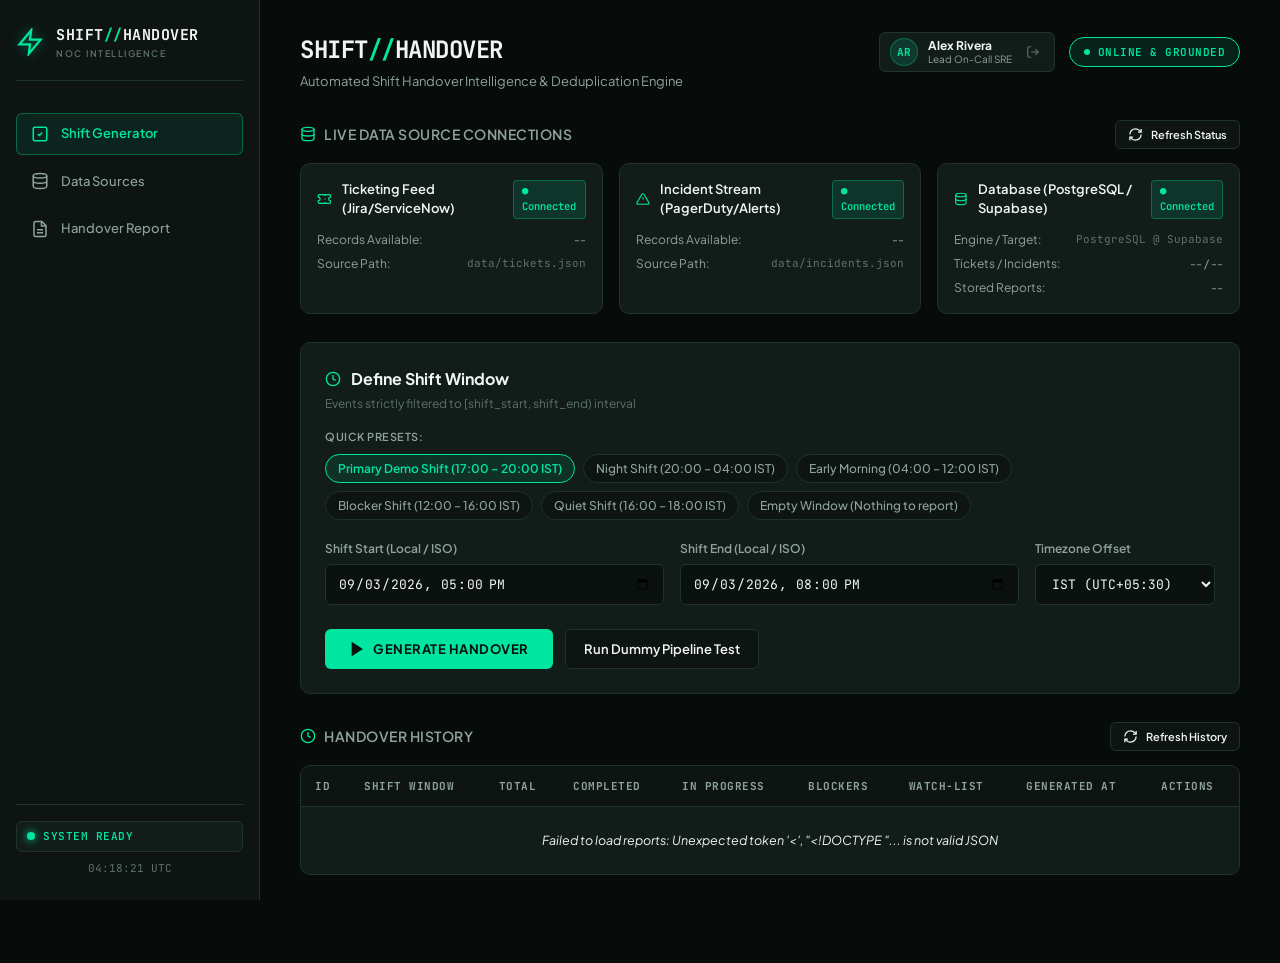
==== templates/index.html @ 8a78da4c "feat: complete shift handover generator with PostgreSQL Supabase database, REST APIs, Flutter UI, an" ====
<!DOCTYPE html>
<html lang="en">
<head>
  <meta charset="UTF-8">
  <meta name="viewport" content="width=device-width, initial-scale=1.0">
  <title>SHIFT//HANDOVER — Automated Shift Handover Intelligence</title>
  <link rel="preconnect" href="https://fonts.googleapis.com">
  <link rel="preconnect" href="https://fonts.gstatic.com" crossorigin>
  <link href="https://fonts.googleapis.com/css2?family=JetBrains+Mono:wght@400;500;600;700&family=Plus+Jakarta+Sans:wght@400;500;600;700;800&display=swap" rel="stylesheet">
  <link rel="stylesheet" href="/static/style.css">
</head>
<body>
  <div class="app-container">
    <!-- LEFT SIDEBAR -->
    <aside class="sidebar">
      <div class="brand-container">
        <div class="brand-logo">
          <svg class="brand-icon" viewBox="0 0 24 24" fill="none" stroke="currentColor" stroke-width="2">
            <path d="M13 2L3 14h9l-1 8 10-12h-9l1-8z" />
          </svg>
          <div class="brand-text">
            <span class="brand-title">SHIFT<span class="accent-slash">//</span>HANDOVER</span>
            <span class="brand-tag">NOC INTELLIGENCE</span>
          </div>
        </div>
      </div>

      <nav class="sidebar-nav">
        <a href="#generator-section" class="nav-item active">
          <svg viewBox="0 0 24 24" fill="none" stroke="currentColor" stroke-width="2">
            <rect width="18" height="18" x="3" y="3" rx="2"/>
            <path d="m9 12 2 2 4-4"/>
          </svg>
          <span>Shift Generator</span>
        </a>
        <a href="#sources-section" class="nav-item">
          <svg viewBox="0 0 24 24" fill="none" stroke="currentColor" stroke-width="2">
            <ellipse cx="12" cy="5" rx="9" ry="3"/>
            <path d="M3 5v14c0 1.66 4 3 9 3s9-1.34 9-3V5"/>
            <path d="M3 12c0 1.66 4 3 9 3s9-1.34 9-3"/>
          </svg>
          <span>Data Sources</span>
        </a>
        <a href="#results-section" class="nav-item">
          <svg viewBox="0 0 24 24" fill="none" stroke="currentColor" stroke-width="2">
            <path d="M14.5 2H6a2 2 0 0 0-2 2v16a2 2 0 0 0 2 2h12a2 2 0 0 0 2-2V7.5L14.5 2z"/>
            <polyline points="14 2 14 8 20 8"/>
            <line x1="16" x2="8" y1="13" y2="13"/>
            <line x1="16" x2="8" y1="17" y2="17"/>
          </svg>
          <span>Handover Report</span>
        </a>
      </nav>

      <div class="sidebar-footer">
        <div class="system-status-badge">
          <span class="status-pulse-dot"></span>
          <span class="status-text" id="sidebar-status-text">SYSTEM READY</span>
        </div>
        <div class="live-clock" id="live-clock">--:--:-- UTC</div>
      </div>
    </aside>

    <!-- MAIN CONTENT -->
    <main class="main-content">
      <!-- HEADER -->
      <header class="top-header">
        <div class="header-titles">
          <h1 class="page-title">SHIFT<span class="text-accent">//</span>HANDOVER</h1>
          <p class="page-subtitle">Automated Shift Handover Intelligence & Deduplication Engine</p>
        </div>
        <div class="header-actions">
          <!-- Operator Profile Pill -->
          <div class="user-profile-pill" id="user-profile-pill">
            <div class="user-avatar" id="user-avatar">AR</div>
            <div class="user-details">
              <span class="user-name" id="user-name">Alex Rivera</span>
              <span class="user-role" id="user-role">Lead On-Call SRE</span>
            </div>
            <a href="/login" class="btn-logout" title="Switch Operator / Logout" id="btn-logout">
              <svg viewBox="0 0 24 24" fill="none" stroke="currentColor" stroke-width="2">
                <path d="M9 21H5a2 2 0 0 1-2-2V5a2 2 0 0 1 2-2h4"/>
                <polyline points="16 17 21 12 16 7"/>
                <line x1="21" x2="9" y1="12" y2="12"/>
              </svg>
            </a>
          </div>

          <div class="status-pill ready" id="header-status-pill">
            <span class="pulse-indicator"></span>
            <span id="header-status-label">ONLINE & GROUNDED</span>
          </div>
        </div>
      </header>

      <!-- DATA SOURCES STATUS BAR -->
      <section id="sources-section" class="section-container">
        <div class="section-header">
          <h2 class="section-heading">
            <svg viewBox="0 0 24 24" fill="none" stroke="currentColor" stroke-width="2" class="heading-icon">
              <ellipse cx="12" cy="5" rx="9" ry="3"/>
              <path d="M3 5v14c0 1.66 4 3 9 3s9-1.34 9-3V5"/>
              <path d="M3 12c0 1.66 4 3 9 3s9-1.34 9-3"/>
            </svg>
            Live Data Source Connections
          </h2>
          <button class="btn-secondary btn-sm" id="btn-refresh-sources">
            <svg viewBox="0 0 24 24" fill="none" stroke="currentColor" stroke-width="2">
              <path d="M3 12a9 9 0 0 1 9-9 9.75 9.75 0 0 1 6.74 2.74L21 8"/>
              <path d="M21 3v5h-5"/>
              <path d="M21 12a9 9 0 0 1-9 9 9.75 9.75 0 0 1-6.74-2.74L3 16"/>
              <path d="M3 21v-5h5"/>
            </svg>
            Refresh Status
          </button>
        </div>

        <div class="sources-grid" id="sources-grid">
          <!-- Card 1: Ticketing -->
          <div class="source-card" id="card-source-ticketing">
            <div class="source-card-header">
              <div class="source-name-wrap">
                <svg viewBox="0 0 24 24" fill="none" stroke="currentColor" stroke-width="2" class="source-icon">
                  <path d="M2 9a3 3 0 0 1 0 6v2a2 2 0 0 0 2 2h16a2 2 0 0 0 2-2v-2a3 3 0 0 1 0-6V7a2 2 0 0 0-2-2H4a2 2 0 0 0-2 2Z"/>
                  <path d="M13 5v2"/>
                  <path d="M13 17v2"/>
                  <path d="M13 11v2"/>
                </svg>
                <span class="source-title">Ticketing Feed (Jira/ServiceNow)</span>
              </div>
              <span class="source-status-badge connected" id="ticket-badge">● Connected</span>
            </div>
            <div class="source-meta">
              <div class="meta-item">
                <span class="meta-label">Records Available:</span>
                <span class="meta-value" id="ticket-count">--</span>
              </div>
              <div class="meta-item">
                <span class="meta-label">Source Path:</span>
                <span class="meta-value code">data/tickets.json</span>
              </div>
            </div>
          </div>

          <!-- Card 2: Incident Management -->
          <div class="source-card" id="card-source-incident">
            <div class="source-card-header">
              <div class="source-name-wrap">
                <svg viewBox="0 0 24 24" fill="none" stroke="currentColor" stroke-width="2" class="source-icon">
                  <path d="M10.29 3.86L1.82 18a2 2 0 0 0 1.71 3h16.94a2 2 0 0 0 1.71-3L13.71 3.86a2 2 0 0 0-3.42 0z"/>
                  <line x1="12" y1="9" x2="12" y2="13"/>
                  <line x1="12" y1="17" x2="12.01" y2="17"/>
                </svg>
                <span class="source-title">Incident Stream (PagerDuty/Alerts)</span>
              </div>
              <span class="source-status-badge connected" id="incident-badge">● Connected</span>
            </div>
            <div class="source-meta">
              <div class="meta-item">
                <span class="meta-label">Records Available:</span>
                <span class="meta-value" id="incident-count">--</span>
              </div>
              <div class="meta-item">
                <span class="meta-label">Source Path:</span>
                <span class="meta-value code">data/incidents.json</span>
              </div>
            </div>
          </div>

          <!-- Card 3: Enterprise Database (PostgreSQL / Supabase) -->
          <div class="source-card db-card" id="card-source-db">
            <div class="source-card-header">
              <div class="source-name-wrap">
                <svg viewBox="0 0 24 24" fill="none" stroke="currentColor" stroke-width="2" class="source-icon">
                  <ellipse cx="12" cy="5" rx="9" ry="3"/>
                  <path d="M3 5v14c0 1.66 4 3 9 3s9-1.34 9-3V5"/>
                  <path d="M3 12c0 1.66 4 3 9 3s9-1.34 9-3"/>
                </svg>
                <span class="source-title">Database (PostgreSQL / Supabase)</span>
              </div>
              <span class="source-status-badge connected" id="db-badge">● Connected</span>
            </div>
            <div class="source-meta">
              <div class="meta-item">
                <span class="meta-label">Engine / Target:</span>
                <span class="meta-value code" id="db-file">PostgreSQL @ Supabase</span>
              </div>
              <div class="meta-item">
                <span class="meta-label">Tickets / Incidents:</span>
                <span class="meta-value" id="db-counts">-- / --</span>
              </div>
              <div class="meta-item">
                <span class="meta-label">Stored Reports:</span>
                <span class="meta-value" id="db-reports-count">--</span>
              </div>
            </div>
          </div>
        </div>
      </section>

      <!-- SHIFT CONFIGURATION & GENERATOR -->
      <section id="generator-section" class="section-container">
        <div class="card config-card">
          <div class="config-header">
            <h2 class="config-title">
              <svg viewBox="0 0 24 24" fill="none" stroke="currentColor" stroke-width="2" class="heading-icon">
                <circle cx="12" cy="12" r="10"/>
                <polyline points="12 6 12 12 16 14"/>
              </svg>
              Define Shift Window
            </h2>
            <span class="config-helper">Events strictly filtered to [shift_start, shift_end) interval</span>
          </div>

          <!-- Quick Shift Presets -->
          <div class="presets-row">
            <span class="presets-label">Quick Presets:</span>
            <div class="presets-pills">
              <button type="button" class="preset-pill active" data-start="2026-09-03T17:00" data-end="2026-09-03T20:00" data-tz="+05:30">
                Primary Demo Shift (17:00 – 20:00 IST)
              </button>
              <button type="button" class="preset-pill" data-start="2026-09-03T20:00" data-end="2026-09-04T04:00" data-tz="+05:30">
                Night Shift (20:00 – 04:00 IST)
              </button>
              <button type="button" class="preset-pill" data-start="2026-09-04T04:00" data-end="2026-09-04T12:00" data-tz="+05:30">
                Early Morning (04:00 – 12:00 IST)
              </button>
              <button type="button" class="preset-pill" data-start="2026-09-04T12:00" data-end="2026-09-04T16:00" data-tz="+05:30">
                Blocker Shift (12:00 – 16:00 IST)
              </button>
              <button type="button" class="preset-pill" data-start="2026-09-04T16:00" data-end="2026-09-04T18:00" data-tz="+05:30">
                Quiet Shift (16:00 – 18:00 IST)
              </button>
              <button type="button" class="preset-pill" data-start="2026-09-05T00:00" data-end="2026-09-05T04:00" data-tz="+05:30">
                Empty Window (Nothing to report)
              </button>
            </div>
          </div>

          <form id="shift-form" class="shift-form">
            <div class="inputs-grid">
              <div class="input-group">
                <label for="shift-start" class="input-label">Shift Start (Local / ISO)</label>
                <input type="datetime-local" id="shift-start" class="text-input" value="2026-09-03T17:00" required>
              </div>

              <div class="input-group">
                <label for="shift-end" class="input-label">Shift End (Local / ISO)</label>
                <input type="datetime-local" id="shift-end" class="text-input" value="2026-09-03T20:00" required>
              </div>

              <div class="input-group tz-group">
                <label for="shift-tz" class="input-label">Timezone Offset</label>
                <select id="shift-tz" class="select-input">
                  <option value="+05:30" selected>IST (UTC+05:30)</option>
                  <option value="+00:00">UTC (+00:00)</option>
                  <option value="-04:00">EDT (UTC-04:00)</option>
                  <option value="-07:00">PDT (UTC-07:00)</option>
                </select>
              </div>
            </div>

            <div class="form-actions">
              <button type="submit" class="btn-primary" id="btn-generate">
                <svg viewBox="0 0 24 24" fill="none" stroke="currentColor" stroke-width="2" class="btn-icon">
                  <polygon points="5 3 19 12 5 21 5 3"/>
                </svg>
                <span>GENERATE HANDOVER</span>
              </button>

              <button type="button" class="btn-secondary" id="btn-dummy-test">
                <span>Run Dummy Pipeline Test</span>
              </button>
            </div>
          </form>
        </div>
      </section>

      <!-- GENERATION PROGRESS PIPELINE -->
      <section id="progress-section" class="section-container progress-container hidden">
        <div class="card progress-card">
          <div class="progress-title-row">
            <div class="progress-spinner"></div>
            <span class="progress-title" id="progress-status-msg">Initiating pipeline execution...</span>
          </div>

          <div class="pipeline-steps-bar">
            <div class="pipe-step" id="step-fetch">
              <span class="step-num">1</span>
              <span class="step-label">Fetch Activity</span>
            </div>
            <div class="pipe-connector"></div>
            <div class="pipe-step" id="step-filter">
              <span class="step-num">2</span>
              <span class="step-label">Shift Window Filter</span>
            </div>
            <div class="pipe-connector"></div>
            <div class="pipe-step" id="step-dedup">
              <span class="step-num">3</span>
              <span class="step-label">Deduplicate & Collapse</span>
            </div>
            <div class="pipe-connector"></div>
            <div class="pipe-step" id="step-classify">
              <span class="step-num">4</span>
              <span class="step-label">4-Section Classify</span>
            </div>
            <div class="pipe-connector"></div>
            <div class="pipe-step" id="step-publish">
              <span class="step-num">5</span>
              <span class="step-label">Publish Single PDF</span>
            </div>
          </div>
        </div>
      </section>

      <!-- RESULTS SECTION -->
      <section id="results-section" class="section-container results-container hidden">
        <!-- Results Header & Summary Stats -->
        <div class="results-top-bar">
          <div>
            <h2 class="results-main-title">Handover Intelligence Report</h2>
            <p class="results-subtitle" id="results-window-label">Shift: 03 Sep 2026, 17:00 – 20:00 IST</p>
          </div>
          <div class="export-btn-group">
            <button class="btn-secondary" id="btn-view-pdf">
              <svg viewBox="0 0 24 24" fill="none" stroke="currentColor" stroke-width="2">
                <path d="M2 12s3-7 10-7 10 7 10 7-3 7-10 7-10-7-10-7Z"/>
                <circle cx="12" cy="12" r="3"/>
              </svg>
              View PDF Preview
            </button>
            <a href="#" class="btn-primary" id="btn-download-pdf" target="_blank" download>
              <svg viewBox="0 0 24 24" fill="none" stroke="currentColor" stroke-width="2">
                <path d="M21 15v4a2 2 0 0 1-2 2H5a2 2 0 0 1-2-2v-4"/>
                <polyline points="7 10 12 15 17 10"/>
                <line x1="12" x2="12" y1="15" y2="3"/>
              </svg>
              Download PDF Report
            </a>
          </div>
        </div>

        <!-- Metric Counter Grid -->
        <div class="metrics-grid">
          <div class="metric-card completed-metric">
            <span class="metric-label">COMPLETED</span>
            <span class="metric-val" id="cnt-completed">0</span>
          </div>
          <div class="metric-card in-progress-metric">
            <span class="metric-label">IN PROGRESS</span>
            <span class="metric-val" id="cnt-in-progress">0</span>
          </div>
          <div class="metric-card blockers-metric">
            <span class="metric-label">BLOCKERS / ESCALATIONS</span>
            <span class="metric-val" id="cnt-blockers">0</span>
          </div>
          <div class="metric-card watch-metric">
            <span class="metric-label">WATCH-LIST</span>
            <span class="metric-val" id="cnt-watch">0</span>
          </div>
        </div>

        <!-- 4 Core Handover Sections -->
        <div class="sections-accordion">
          
          <!-- SECTION 1: COMPLETED -->
          <div class="handover-section-card" id="sec-completed-card">
            <div class="handover-sec-header completed-header">
              <div class="sec-title-wrap">
                <span class="sec-icon">✓</span>
                <span class="sec-title">COMPLETED</span>
                <span class="sec-badge" id="badge-completed">0 items</span>
              </div>
            </div>
            <div class="handover-sec-body" id="list-completed">
              <!-- Dynamically populated -->
            </div>
          </div>

          <!-- SECTION 2: IN PROGRESS -->
          <div class="handover-section-card" id="sec-in-progress-card">
            <div class="handover-sec-header in-progress-header">
              <div class="sec-title-wrap">
                <span class="sec-icon">◐</span>
                <span class="sec-title">IN PROGRESS</span>
                <span class="sec-badge" id="badge-in-progress">0 items</span>
              </div>
            </div>
            <div class="handover-sec-body" id="list-in-progress">
              <!-- Dynamically populated -->
            </div>
          </div>

          <!-- SECTION 3: BLOCKERS / ESCALATIONS -->
          <div class="handover-section-card" id="sec-blockers-card">
            <div class="handover-sec-header blockers-header">
              <div class="sec-title-wrap">
                <span class="sec-icon">⚠</span>
                <span class="sec-title">BLOCKERS / ESCALATIONS</span>
                <span class="sec-badge" id="badge-blockers">0 items</span>
              </div>
            </div>
            <div class="handover-sec-body" id="list-blockers">
              <!-- Dynamically populated -->
            </div>
          </div>

          <!-- SECTION 4: WATCH-LIST -->
          <div class="handover-section-card" id="sec-watch-card">
            <div class="handover-sec-header watch-header">
              <div class="sec-title-wrap">
                <span class="sec-icon">◉</span>
                <span class="sec-title">WATCH-LIST</span>
                <span class="sec-badge" id="badge-watch">0 items</span>
              </div>
            </div>
            <div class="handover-sec-body" id="list-watch">
              <!-- Dynamically populated -->
            </div>
          </div>

        </div>
      </section>

      <!-- HANDOVER HISTORY SECTION -->
      <section id="history-section" class="section-container">
        <div class="section-header">
          <h2 class="section-heading">
            <svg viewBox="0 0 24 24" fill="none" stroke="currentColor" stroke-width="2" class="heading-icon">
              <circle cx="12" cy="12" r="10"/>
              <polyline points="12 6 12 12 16 14"/>
            </svg>
            HANDOVER HISTORY
          </h2>
          <button class="btn-secondary btn-sm" id="btn-refresh-history">
            <svg viewBox="0 0 24 24" fill="none" stroke="currentColor" stroke-width="2">
              <path d="M3 12a9 9 0 0 1 9-9 9.75 9.75 0 0 1 6.74 2.74L21 8"/>
              <path d="M21 3v5h-5"/>
              <path d="M21 12a9 9 0 0 1-9 9 9.75 9.75 0 0 1-6.74-2.74L3 16"/>
              <path d="M3 21v-5h5"/>
            </svg>
            Refresh History
          </button>
        </div>

        <div class="history-table-container">
          <table class="history-table">
            <thead>
              <tr>
                <th>ID</th>
                <th>Shift Window</th>
                <th>Total</th>
                <th>Completed</th>
                <th>In Progress</th>
                <th>Blockers</th>
                <th>Watch-list</th>
                <th>Generated At</th>
                <th>Actions</th>
              </tr>
            </thead>
            <tbody id="history-table-body">
              <tr>
                <td colspan="9" class="history-empty">Loading previous handover reports...</td>
              </tr>
            </tbody>
          </table>
        </div>
      </section>

      <!-- PDF PREVIEW MODAL -->
      <div class="modal-overlay hidden" id="pdf-modal">
        <div class="modal-card">
          <div class="modal-header">
            <h3 class="modal-title">Official PDF Report Preview</h3>
            <button class="modal-close-btn" id="modal-close">&times;</button>
          </div>
          <div class="modal-body">
            <iframe id="pdf-frame" src="" class="pdf-viewer-frame"></iframe>
          </div>
          <div class="modal-footer">
            <a href="#" class="btn-primary" id="modal-download-link" target="_blank" download>Download PDF File</a>
            <button class="btn-secondary" id="modal-dismiss-btn">Close</button>
          </div>
        </div>
      </div>

    </main>
  </div>

  <script src="/static/app.js"></script>
</body>
</html>
---- static/style.css ----
/* ==========================================================================
   SHIFT//HANDOVER — Visual Design System: OBSIDIAN + ELECTRIC MINT
   Enterprise NOC-Grade Theme
   ========================================================================== */

:root {
  /* Color System */
  --bg-primary: #070B0A;
  --bg-secondary: #0D1412;
  --bg-card: #121C19;
  --bg-card-hover: #172722;
  --bg-input: #0A110F;

  --accent-primary: #00E5A0;
  --accent-bright: #5CFFC1;
  --accent-glow: rgba(0, 229, 160, 0.15);
  
  --color-completed: #00D68F;
  --color-in-progress: #38BDF8;
  --color-blockers: #FF5C5C;
  --color-watch: #FFC857;

  --text-main: #F1F5F3;
  --text-secondary: #8FA39C;
  --text-muted: #5C726A;

  --border-color: #20332D;
  --border-hover: #2F4D44;
  --border-accent: rgba(0, 229, 160, 0.35);

  /* Typography */
  --font-sans: 'Plus Jakarta Sans', -apple-system, BlinkMacSystemFont, sans-serif;
  --font-mono: 'JetBrains Mono', monospace;

  /* Layout & Transitions */
  --sidebar-width: 260px;
  --radius-sm: 6px;
  --radius-md: 10px;
  --radius-lg: 14px;
  --transition-fast: 0.18s ease;
  --transition-normal: 0.28s cubic-bezier(0.16, 1, 0.3, 1);
}

/* Reset & Box Sizing */
*, *::before, *::after {
  box-sizing: border-box;
  margin: 0;
  padding: 0;
}

body {
  background-color: var(--bg-primary);
  color: var(--text-main);
  font-family: var(--font-sans);
  font-size: 14px;
  line-height: 1.5;
  min-height: 100vh;
  overflow-x: hidden;
  -webkit-font-smoothing: antialiased;
}

/* App Shell */
.app-container {
  display: flex;
  min-height: 100vh;
}

/* ==========================================================================
   SIDEBAR
   ========================================================================== */

.sidebar {
  width: var(--sidebar-width);
  background-color: var(--bg-secondary);
  border-right: 1px solid var(--border-color);
  display: flex;
  flex-direction: column;
  position: fixed;
  top: 0;
  bottom: 0;
  left: 0;
  z-index: 100;
  padding: 24px 16px;
}

.brand-container {
  margin-bottom: 32px;
  padding-bottom: 20px;
  border-bottom: 1px solid var(--border-color);
}

.brand-logo {
  display: flex;
  align-items: center;
  gap: 12px;
}

.brand-icon {
  width: 28px;
  height: 28px;
  color: var(--accent-primary);
  filter: drop-shadow(0 0 6px rgba(0, 229, 160, 0.4));
}

.brand-text {
  display: flex;
  flex-direction: column;
}

.brand-title {
  font-family: var(--font-mono);
  font-weight: 700;
  font-size: 15px;
  letter-spacing: 0.5px;
  color: var(--text-main);
}

.accent-slash {
  color: var(--accent-primary);
}

.brand-tag {
  font-size: 9px;
  font-weight: 600;
  letter-spacing: 1.5px;
  color: var(--text-muted);
}

.sidebar-nav {
  display: flex;
  flex-direction: column;
  gap: 6px;
  flex: 1;
}

.nav-item {
  display: flex;
  align-items: center;
  gap: 12px;
  padding: 10px 14px;
  border-radius: var(--radius-sm);
  color: var(--text-secondary);
  text-decoration: none;
  font-size: 13px;
  font-weight: 500;
  transition: all var(--transition-fast);
  border: 1px solid transparent;
}

.nav-item svg {
  width: 18px;
  height: 18px;
}

.nav-item:hover {
  color: var(--text-main);
  background-color: var(--bg-card);
  border-color: var(--border-color);
}

.nav-item.active {
  color: var(--accent-primary);
  background-color: rgba(0, 229, 160, 0.08);
  border-color: var(--border-accent);
  font-weight: 600;
}

.sidebar-footer {
  padding-top: 16px;
  border-top: 1px solid var(--border-color);
  display: flex;
  flex-direction: column;
  gap: 8px;
}

.system-status-badge {
  display: flex;
  align-items: center;
  gap: 8px;
  background-color: var(--bg-card);
  border: 1px solid var(--border-color);
  padding: 6px 10px;
  border-radius: var(--radius-sm);
}

.status-pulse-dot {
  width: 8px;
  height: 8px;
  background-color: var(--accent-primary);
  border-radius: 50%;
  box-shadow: 0 0 8px var(--accent-primary);
  animation: pulse-glow 2s infinite;
}

.status-text {
  font-family: var(--font-mono);
  font-size: 11px;
  font-weight: 600;
  color: var(--accent-primary);
  letter-spacing: 0.5px;
}

.live-clock {
  font-family: var(--font-mono);
  font-size: 11px;
  color: var(--text-muted);
  text-align: center;
}

/* ==========================================================================
   MAIN CONTENT AREA
   ========================================================================== */

.main-content {
  margin-left: var(--sidebar-width);
  flex: 1;
  padding: 32px 40px 60px 40px;
  max-width: 1200px;
}

/* Top Header */
.top-header {
  display: flex;
  justify-content: space-between;
  align-items: flex-start;
  margin-bottom: 28px;
}

.page-title {
  font-family: var(--font-mono);
  font-size: 24px;
  font-weight: 700;
  color: var(--text-main);
  letter-spacing: -0.5px;
}

.text-accent {
  color: var(--accent-primary);
}

.page-subtitle {
  color: var(--text-secondary);
  font-size: 13px;
  margin-top: 4px;
}

.header-actions {
  display: flex;
  align-items: center;
  gap: 14px;
}

.user-profile-pill {
  display: flex;
  align-items: center;
  gap: 10px;
  background-color: var(--bg-card);
  border: 1px solid var(--border-color);
  border-radius: var(--radius-sm);
  padding: 5px 10px;
}

.user-avatar {
  width: 28px;
  height: 28px;
  border-radius: 50%;
  background-color: rgba(0, 229, 160, 0.15);
  color: var(--accent-primary);
  font-family: var(--font-mono);
  font-weight: 700;
  font-size: 11px;
  display: flex;
  align-items: center;
  justify-content: center;
  border: 1px solid rgba(0, 229, 160, 0.3);
}

.user-details {
  display: flex;
  flex-direction: column;
}

.user-name {
  font-size: 12px;
  font-weight: 700;
  color: var(--text-main);
  line-height: 1.2;
}

.user-role {
  font-size: 10px;
  color: var(--text-secondary);
  line-height: 1.2;
}

.btn-logout {
  display: flex;
  align-items: center;
  justify-content: center;
  color: var(--text-muted);
  text-decoration: none;
  padding: 4px;
  border-radius: 4px;
  transition: all var(--transition-fast);
}

.btn-logout:hover {
  color: var(--color-blockers);
  background-color: rgba(255, 92, 92, 0.1);
}

.btn-logout svg {
  width: 14px;
  height: 14px;
}

.status-pill {
  display: flex;
  align-items: center;
  gap: 8px;
  padding: 6px 14px;
  border-radius: 20px;
  font-family: var(--font-mono);
  font-size: 11px;
  font-weight: 600;
  letter-spacing: 0.5px;
}

.status-pill.ready {
  background-color: rgba(0, 229, 160, 0.1);
  border: 1px solid var(--accent-primary);
  color: var(--accent-primary);
}

.pulse-indicator {
  width: 6px;
  height: 6px;
  background-color: var(--accent-primary);
  border-radius: 50%;
  animation: pulse-glow 2s infinite;
}

/* Section Containers */
.section-container {
  margin-bottom: 28px;
}

.section-header {
  display: flex;
  justify-content: space-between;
  align-items: center;
  margin-bottom: 14px;
}

.section-heading {
  font-size: 14px;
  font-weight: 600;
  color: var(--text-secondary);
  display: flex;
  align-items: center;
  gap: 8px;
  text-transform: uppercase;
  letter-spacing: 0.5px;
}

.heading-icon {
  width: 16px;
  height: 16px;
  color: var(--accent-primary);
}

/* Cards */
.card {
  background-color: var(--bg-card);
  border: 1px solid var(--border-color);
  border-radius: var(--radius-md);
  padding: 20px;
  transition: border-color var(--transition-fast);
}

.card:hover {
  border-color: var(--border-hover);
}

/* ==========================================================================
   DATA SOURCES STATUS GRID
   ========================================================================== */

.sources-grid {
  display: grid;
  grid-template-columns: repeat(auto-fit, minmax(300px, 1fr));
  gap: 16px;
}

.source-card {
  background-color: var(--bg-card);
  border: 1px solid var(--border-color);
  border-radius: var(--radius-md);
  padding: 16px;
  transition: all var(--transition-fast);
}

.source-card:hover {
  background-color: var(--bg-card-hover);
  border-color: var(--border-hover);
}

.source-card-header {
  display: flex;
  justify-content: space-between;
  align-items: center;
  margin-bottom: 12px;
}

.source-name-wrap {
  display: flex;
  align-items: center;
  gap: 10px;
}

.source-icon {
  width: 18px;
  height: 18px;
  color: var(--accent-primary);
}

.source-title {
  font-weight: 600;
  font-size: 13px;
  color: var(--text-main);
}

.source-status-badge {
  font-family: var(--font-mono);
  font-size: 10.5px;
  font-weight: 600;
  padding: 3px 8px;
  border-radius: 4px;
}

.source-status-badge.connected {
  background-color: rgba(0, 229, 160, 0.12);
  color: var(--accent-primary);
  border: 1px solid rgba(0, 229, 160, 0.3);
}

.source-status-badge.unavailable {
  background-color: rgba(255, 92, 92, 0.12);
  color: var(--color-blockers);
  border: 1px solid rgba(255, 92, 92, 0.3);
}

.source-meta {
  display: flex;
  flex-direction: column;
  gap: 6px;
  font-size: 12px;
  color: var(--text-secondary);
}

.meta-item {
  display: flex;
  justify-content: space-between;
}

.meta-value.code {
  font-family: var(--font-mono);
  color: var(--text-muted);
  font-size: 11px;
}

/* ==========================================================================
   CONFIG & SHIFT GENERATOR FORM
   ========================================================================== */

.config-card {
  padding: 24px;
}

.config-header {
  margin-bottom: 16px;
}

.config-title {
  font-size: 16px;
  font-weight: 700;
  color: var(--text-main);
  display: flex;
  align-items: center;
  gap: 10px;
}

.config-helper {
  font-size: 12px;
  color: var(--text-muted);
  display: block;
  margin-top: 4px;
}

/* Presets */
.presets-row {
  margin-bottom: 20px;
  display: flex;
  flex-direction: column;
  gap: 8px;
}

.presets-label {
  font-size: 11px;
  font-weight: 600;
  text-transform: uppercase;
  letter-spacing: 0.5px;
  color: var(--text-secondary);
}

.presets-pills {
  display: flex;
  flex-wrap: wrap;
  gap: 8px;
}

.preset-pill {
  background-color: var(--bg-secondary);
  border: 1px solid var(--border-color);
  color: var(--text-secondary);
  font-size: 12px;
  font-family: var(--font-sans);
  font-weight: 500;
  padding: 6px 12px;
  border-radius: 20px;
  cursor: pointer;
  transition: all var(--transition-fast);
}

.preset-pill:hover {
  background-color: var(--bg-card-hover);
  color: var(--text-main);
  border-color: var(--border-hover);
}

.preset-pill.active {
  background-color: rgba(0, 229, 160, 0.1);
  color: var(--accent-primary);
  border-color: var(--accent-primary);
  font-weight: 600;
}

/* Inputs */
.inputs-grid {
  display: grid;
  grid-template-columns: 1fr 1fr 180px;
  gap: 16px;
  margin-bottom: 24px;
}

.input-group {
  display: flex;
  flex-direction: column;
  gap: 6px;
}

.input-label {
  font-size: 12px;
  font-weight: 600;
  color: var(--text-secondary);
}

.text-input, .select-input {
  background-color: var(--bg-input);
  border: 1px solid var(--border-color);
  border-radius: var(--radius-sm);
  color: var(--text-main);
  font-family: var(--font-mono);
  font-size: 13px;
  padding: 10px 12px;
  outline: none;
  transition: border-color var(--transition-fast);
}

.text-input:focus, .select-input:focus {
  border-color: var(--accent-primary);
  box-shadow: 0 0 0 1px var(--accent-primary);
}

.form-actions {
  display: flex;
  gap: 12px;
  align-items: center;
}

/* Buttons */
.btn-primary {
  background-color: var(--accent-primary);
  color: #04140D;
  border: none;
  border-radius: var(--radius-sm);
  font-family: var(--font-sans);
  font-weight: 700;
  font-size: 13px;
  letter-spacing: 0.5px;
  padding: 12px 24px;
  display: inline-flex;
  align-items: center;
  gap: 8px;
  cursor: pointer;
  transition: all var(--transition-fast);
  text-decoration: none;
}

.btn-primary:hover {
  background-color: var(--accent-bright);
  box-shadow: 0 0 16px var(--accent-glow);
  transform: translateY(-1px);
}

.btn-primary svg {
  width: 16px;
  height: 16px;
  fill: currentColor;
}

.btn-secondary {
  background-color: var(--bg-secondary);
  border: 1px solid var(--border-color);
  color: var(--text-main);
  border-radius: var(--radius-sm);
  font-family: var(--font-sans);
  font-weight: 600;
  font-size: 13px;
  padding: 11px 18px;
  display: inline-flex;
  align-items: center;
  gap: 8px;
  cursor: pointer;
  transition: all var(--transition-fast);
  text-decoration: none;
}

.btn-secondary:hover {
  background-color: var(--bg-card-hover);
  border-color: var(--border-hover);
}

.btn-secondary svg {
  width: 15px;
  height: 15px;
}

.btn-sm {
  padding: 6px 12px;
  font-size: 11px;
}

/* ==========================================================================
   PIPELINE PROGRESS BAR
   ========================================================================== */

.progress-card {
  border-color: var(--border-accent);
  background-color: rgba(0, 229, 160, 0.03);
  padding: 24px;
}

.progress-title-row {
  display: flex;
  align-items: center;
  gap: 12px;
  margin-bottom: 20px;
}

.progress-spinner {
  width: 18px;
  height: 18px;
  border: 2px solid rgba(0, 229, 160, 0.2);
  border-top-color: var(--accent-primary);
  border-radius: 50%;
  animation: spin 0.8s linear infinite;
}

.progress-title {
  font-family: var(--font-mono);
  font-size: 13px;
  font-weight: 600;
  color: var(--accent-primary);
}

.pipeline-steps-bar {
  display: flex;
  align-items: center;
  justify-content: space-between;
}

.pipe-step {
  display: flex;
  flex-direction: column;
  align-items: center;
  gap: 6px;
  opacity: 0.4;
  transition: opacity var(--transition-fast);
}

.pipe-step.active {
  opacity: 1;
}

.pipe-step.completed {
  opacity: 1;
}

.step-num {
  width: 26px;
  height: 26px;
  border-radius: 50%;
  background-color: var(--bg-secondary);
  border: 1px solid var(--border-color);
  display: flex;
  align-items: center;
  justify-content: center;
  font-family: var(--font-mono);
  font-size: 11px;
  font-weight: 700;
  color: var(--text-secondary);
}

.pipe-step.active .step-num {
  background-color: var(--accent-primary);
  color: #04140D;
  border-color: var(--accent-primary);
  box-shadow: 0 0 10px var(--accent-primary);
}

.pipe-step.completed .step-num {
  background-color: rgba(0, 229, 160, 0.2);
  color: var(--accent-primary);
  border-color: var(--accent-primary);
}

.step-label {
  font-size: 11px;
  font-weight: 500;
  color: var(--text-secondary);
}

.pipe-step.active .step-label {
  color: var(--text-main);
  font-weight: 600;
}

.pipe-connector {
  flex: 1;
  height: 1px;
  background-color: var(--border-color);
  margin: 0 8px;
  margin-bottom: 18px;
}

/* ==========================================================================
   RESULTS & METRICS
   ========================================================================== */

.results-top-bar {
  display: flex;
  justify-content: space-between;
  align-items: center;
  margin-bottom: 20px;
}

.results-main-title {
  font-size: 20px;
  font-weight: 700;
  color: var(--text-main);
}

.results-subtitle {
  font-family: var(--font-mono);
  font-size: 12px;
  color: var(--text-secondary);
  margin-top: 2px;
}

.export-btn-group {
  display: flex;
  gap: 10px;
}

/* Metrics Grid */
.metrics-grid {
  display: grid;
  grid-template-columns: repeat(4, 1fr);
  gap: 12px;
  margin-bottom: 24px;
}

.metric-card {
  background-color: var(--bg-card);
  border: 1px solid var(--border-color);
  border-radius: var(--radius-sm);
  padding: 14px 16px;
  display: flex;
  flex-direction: column;
  gap: 4px;
}

.metric-label {
  font-size: 10.5px;
  font-weight: 700;
  letter-spacing: 0.5px;
}

.metric-val {
  font-family: var(--font-mono);
  font-size: 24px;
  font-weight: 700;
}

.completed-metric {
  border-left: 3px solid var(--color-completed);
}
.completed-metric .metric-label, .completed-metric .metric-val {
  color: var(--color-completed);
}

.in-progress-metric {
  border-left: 3px solid var(--color-in-progress);
}
.in-progress-metric .metric-label, .in-progress-metric .metric-val {
  color: var(--color-in-progress);
}

.blockers-metric {
  border-left: 3px solid var(--color-blockers);
}
.blockers-metric .metric-label, .blockers-metric .metric-val {
  color: var(--color-blockers);
}

.watch-metric {
  border-left: 3px solid var(--color-watch);
}
.watch-metric .metric-label, .watch-metric .metric-val {
  color: var(--color-watch);
}

/* ==========================================================================
   4 HANDOVER SECTIONS & ITEM CARDS
   ========================================================================== */

.sections-accordion {
  display: flex;
  flex-direction: column;
  gap: 18px;
}

.handover-section-card {
  background-color: var(--bg-card);
  border: 1px solid var(--border-color);
  border-radius: var(--radius-md);
  overflow: hidden;
}

.handover-sec-header {
  padding: 12px 18px;
  display: flex;
  justify-content: space-between;
  align-items: center;
  border-bottom: 1px solid var(--border-color);
}

.completed-header {
  background-color: rgba(0, 214, 143, 0.08);
}
.in-progress-header {
  background-color: rgba(56, 189, 248, 0.08);
}
.blockers-header {
  background-color: rgba(255, 92, 92, 0.08);
}
.watch-header {
  background-color: rgba(255, 200, 87, 0.08);
}

.sec-title-wrap {
  display: flex;
  align-items: center;
  gap: 10px;
}

.sec-icon {
  font-size: 15px;
  font-weight: 700;
}

.completed-header .sec-icon, .completed-header .sec-title {
  color: var(--color-completed);
}
.in-progress-header .sec-icon, .in-progress-header .sec-title {
  color: var(--color-in-progress);
}
.blockers-header .sec-icon, .blockers-header .sec-title {
  color: var(--color-blockers);
}
.watch-header .sec-icon, .watch-header .sec-title {
  color: var(--color-watch);
}

.sec-title {
  font-family: var(--font-mono);
  font-size: 13px;
  font-weight: 700;
  letter-spacing: 0.5px;
}

.sec-badge {
  font-family: var(--font-mono);
  font-size: 11px;
  color: var(--text-secondary);
  background-color: var(--bg-secondary);
  padding: 2px 8px;
  border-radius: 12px;
  border: 1px solid var(--border-color);
}

.handover-sec-body {
  padding: 14px;
  display: flex;
  flex-direction: column;
  gap: 10px;
}

/* Item Cards */
.handover-item {
  background-color: var(--bg-secondary);
  border: 1px solid var(--border-color);
  border-radius: var(--radius-sm);
  padding: 14px 16px;
  transition: all var(--transition-fast);
}

.handover-item:hover {
  background-color: var(--bg-card-hover);
  border-color: var(--border-hover);
}

.item-top-row {
  display: flex;
  justify-content: space-between;
  align-items: flex-start;
  margin-bottom: 6px;
  gap: 12px;
}

.item-summary-wrap {
  display: flex;
  align-items: baseline;
  gap: 8px;
  flex: 1;
}

.item-record-id {
  font-family: var(--font-mono);
  font-size: 12px;
  font-weight: 700;
  color: var(--accent-primary);
  background-color: rgba(0, 229, 160, 0.08);
  border: 1px solid rgba(0, 229, 160, 0.2);
  padding: 2px 6px;
  border-radius: 4px;
  white-space: nowrap;
}

.item-summary {
  font-weight: 600;
  font-size: 13.5px;
  color: var(--text-main);
}

.item-trace-meta {
  font-family: var(--font-mono);
  font-size: 11px;
  color: var(--text-muted);
  white-space: nowrap;
  display: flex;
  gap: 8px;
}

.item-trace-meta span {
  color: var(--text-secondary);
}

.item-badges-row {
  display: flex;
  flex-wrap: wrap;
  align-items: center;
  gap: 8px;
  margin-bottom: 8px;
}

.badge-pill {
  font-family: var(--font-mono);
  font-size: 10px;
  font-weight: 600;
  padding: 2px 6px;
  border-radius: 3px;
  text-transform: uppercase;
}

.badge-status {
  background-color: rgba(255, 255, 255, 0.06);
  color: var(--text-main);
  border: 1px solid var(--border-color);
}

.badge-priority {
  background-color: rgba(255, 92, 92, 0.1);
  color: var(--color-blockers);
  border: 1px solid rgba(255, 92, 92, 0.25);
}

.badge-assignee {
  background-color: rgba(56, 189, 248, 0.1);
  color: var(--color-in-progress);
  border: 1px solid rgba(56, 189, 248, 0.25);
}

.item-details-text {
  font-size: 12.5px;
  color: var(--text-secondary);
  line-height: 1.45;
}

.item-progression-box {
  margin-top: 8px;
  padding: 6px 10px;
  background-color: var(--bg-primary);
  border: 1px solid var(--border-color);
  border-radius: 4px;
  font-family: var(--font-mono);
  font-size: 11px;
  color: var(--text-secondary);
}

.progression-arrow {
  color: var(--accent-primary);
  margin: 0 4px;
}

/* Empty Section State */
.empty-state-banner {
  background-color: var(--bg-secondary);
  border: 1px dashed var(--border-color);
  border-radius: var(--radius-sm);
  padding: 16px;
  text-align: center;
  color: var(--text-muted);
  font-style: italic;
  font-size: 13px;
}

/* ==========================================================================
   MODAL & PDF PREVIEW
   ========================================================================== */

.modal-overlay {
  position: fixed;
  top: 0;
  left: 0;
  right: 0;
  bottom: 0;
  background-color: rgba(0, 0, 0, 0.85);
  backdrop-filter: blur(4px);
  display: flex;
  align-items: center;
  justify-content: center;
  z-index: 1000;
  padding: 24px;
}

.modal-card {
  background-color: var(--bg-card);
  border: 1px solid var(--border-color);
  border-radius: var(--radius-lg);
  width: 100%;
  max-width: 900px;
  height: 90vh;
  display: flex;
  flex-direction: column;
  overflow: hidden;
  box-shadow: 0 20px 40px rgba(0, 0, 0, 0.6);
}

.modal-header {
  padding: 16px 20px;
  border-bottom: 1px solid var(--border-color);
  display: flex;
  justify-content: space-between;
  align-items: center;
}

.modal-title {
  font-size: 15px;
  font-weight: 700;
  color: var(--text-main);
}

.modal-close-btn {
  background: none;
  border: none;
  color: var(--text-muted);
  font-size: 24px;
  cursor: pointer;
  line-height: 1;
}

.modal-close-btn:hover {
  color: var(--text-main);
}

.modal-body {
  flex: 1;
  background-color: #1a1a1a;
  padding: 0;
}

.pdf-viewer-frame {
  width: 100%;
  height: 100%;
  border: none;
}

.modal-footer {
  padding: 12px 20px;
  border-top: 1px solid var(--border-color);
  display: flex;
  justify-content: flex-end;
  gap: 10px;
}

/* Handover History Table */
.history-table-container {
  overflow-x: auto;
  background-color: var(--bg-card);
  border: 1px solid var(--border-color);
  border-radius: var(--radius-md);
  margin-top: 12px;
}

.history-table {
  width: 100%;
  border-collapse: collapse;
  text-align: left;
  font-size: 12.5px;
}

.history-table th {
  background-color: var(--bg-secondary);
  color: var(--text-secondary);
  font-family: var(--font-mono);
  font-size: 11px;
  font-weight: 700;
  text-transform: uppercase;
  letter-spacing: 0.5px;
  padding: 12px 14px;
  border-bottom: 1px solid var(--border-color);
}

.history-table td {
  padding: 12px 14px;
  border-bottom: 1px solid var(--border-color);
  color: var(--text-main);
  vertical-align: middle;
}

.history-table tr:last-child td {
  border-bottom: none;
}

.history-table tr:hover td {
  background-color: var(--bg-card-hover);
}

.history-empty {
  text-align: center;
  color: var(--text-muted);
  font-style: italic;
  padding: 24px !important;
}

.history-pill {
  display: inline-block;
  font-family: var(--font-mono);
  font-size: 11px;
  font-weight: 700;
  padding: 2px 6px;
  border-radius: 4px;
}

.history-pill.completed {
  color: var(--color-completed);
  background-color: rgba(0, 214, 143, 0.1);
}

.history-pill.in-progress {
  color: var(--color-in-progress);
  background-color: rgba(56, 189, 248, 0.1);
}

.history-pill.blockers {
  color: var(--color-blockers);
  background-color: rgba(255, 92, 92, 0.1);
}

.history-pill.watch-list {
  color: var(--color-watch-list);
  background-color: rgba(255, 200, 87, 0.1);
}

.history-actions {
  display: flex;
  gap: 6px;
  align-items: center;
}

.history-btn {
  padding: 4px 8px;
  font-size: 11px;
  font-weight: 700;
  border-radius: var(--radius-sm);
  cursor: pointer;
  text-decoration: none;
  border: 1px solid var(--border-color);
  background-color: var(--bg-secondary);
  color: var(--text-main);
  transition: all var(--transition-fast);
}

.history-btn:hover {
  background-color: var(--bg-input);
  border-color: var(--accent-primary);
  color: var(--accent-primary);
}

.history-btn.primary {
  background-color: rgba(0, 229, 160, 0.15);
  border-color: var(--accent-primary);
  color: var(--accent-primary);
}

.history-btn.primary:hover {
  background-color: var(--accent-primary);
  color: #04140D;
}

/* Helpers */
.hidden {
  display: none !important;
}

@keyframes spin {
  to { transform: rotate(360deg); }
}

@keyframes pulse-glow {
  0%, 100% { opacity: 1; transform: scale(1); }
  50% { opacity: 0.5; transform: scale(0.9); }
}

/* Responsive */
@media (max-width: 960px) {
  .sidebar {
    width: 200px;
  }
  .main-content {
    margin-left: 200px;
    padding: 20px;
  }
  .inputs-grid {
    grid-template-columns: 1fr;
  }
  .metrics-grid {
    grid-template-columns: repeat(2, 1fr);
  }
}

@media (max-width: 720px) {
  .sidebar {
    display: none;
  }
  .main-content {
    margin-left: 0;
    padding: 16px;
  }
  .metrics-grid {
    grid-template-columns: 1fr;
  }
  .results-top-bar {
    flex-direction: column;
    align-items: flex-start;
    gap: 12px;
  }
}
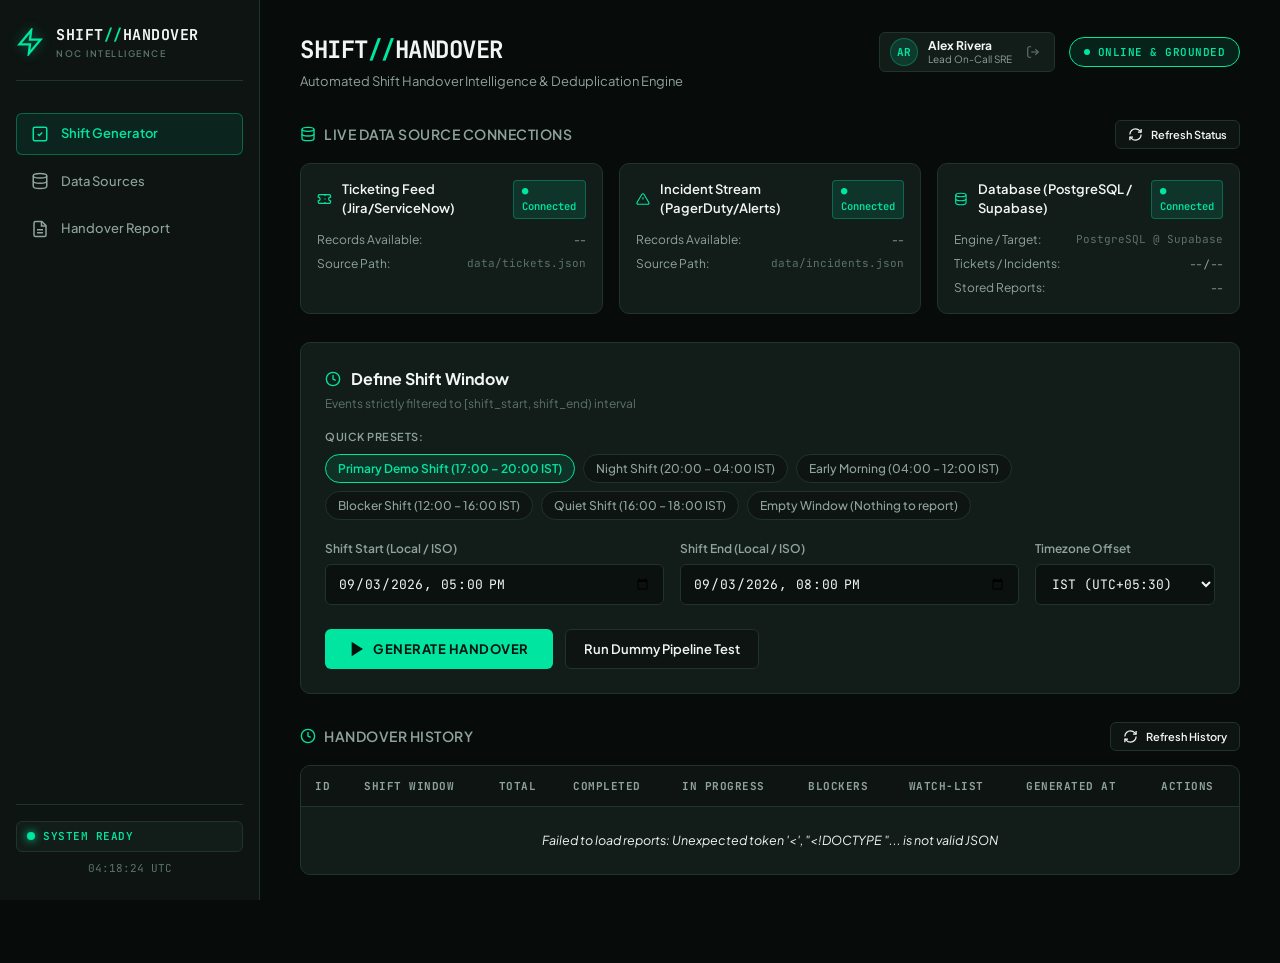
==== commit 55e012a1: "fix(ui): embed design system styles, constrain SVG dimensions, and configure static asset routing" ====
--- a/templates/index.html
+++ b/templates/index.html
@@ -8,6 +8,1310 @@
   <link rel="preconnect" href="https://fonts.gstatic.com" crossorigin>
   <link href="https://fonts.googleapis.com/css2?family=JetBrains+Mono:wght@400;500;600;700&family=Plus+Jakarta+Sans:wght@400;500;600;700;800&display=swap" rel="stylesheet">
   <link rel="stylesheet" href="/static/style.css">
+  <style>
+/* Embedded Design System for Instant Zero-FOUC Render */
+/* ==========================================================================
+   SHIFT//HANDOVER — Visual Design System: OBSIDIAN + ELECTRIC MINT
+   Enterprise NOC-Grade Theme
+   ========================================================================== */
+
+:root {
+  /* Color System */
+  --bg-primary: #070B0A;
+  --bg-secondary: #0D1412;
+  --bg-card: #121C19;
+  --bg-card-hover: #172722;
+  --bg-input: #0A110F;
+
+  --accent-primary: #00E5A0;
+  --accent-bright: #5CFFC1;
+  --accent-glow: rgba(0, 229, 160, 0.15);
+  
+  --color-completed: #00D68F;
+  --color-in-progress: #38BDF8;
+  --color-blockers: #FF5C5C;
+  --color-watch: #FFC857;
+
+  --text-main: #F1F5F3;
+  --text-secondary: #8FA39C;
+  --text-muted: #5C726A;
+
+  --border-color: #20332D;
+  --border-hover: #2F4D44;
+  --border-accent: rgba(0, 229, 160, 0.35);
+
+  /* Typography */
+  --font-sans: 'Plus Jakarta Sans', -apple-system, BlinkMacSystemFont, sans-serif;
+  --font-mono: 'JetBrains Mono', monospace;
+
+  /* Layout & Transitions */
+  --sidebar-width: 260px;
+  --radius-sm: 6px;
+  --radius-md: 10px;
+  --radius-lg: 14px;
+  --transition-fast: 0.18s ease;
+  --transition-normal: 0.28s cubic-bezier(0.16, 1, 0.3, 1);
+}
+
+/* Reset & Box Sizing */
+*, *::before, *::after {
+  box-sizing: border-box;
+  margin: 0;
+  padding: 0;
+}
+
+body {
+  background-color: var(--bg-primary);
+  color: var(--text-main);
+  font-family: var(--font-sans);
+  font-size: 14px;
+  line-height: 1.5;
+  min-height: 100vh;
+  overflow-x: hidden;
+  -webkit-font-smoothing: antialiased;
+}
+
+/* App Shell */
+.app-container {
+  display: flex;
+  min-height: 100vh;
+}
+
+/* ==========================================================================
+   SIDEBAR
+   ========================================================================== */
+
+.sidebar {
+  width: var(--sidebar-width);
+  background-color: var(--bg-secondary);
+  border-right: 1px solid var(--border-color);
+  display: flex;
+  flex-direction: column;
+  position: fixed;
+  top: 0;
+  bottom: 0;
+  left: 0;
+  z-index: 100;
+  padding: 24px 16px;
+}
+
+.brand-container {
+  margin-bottom: 32px;
+  padding-bottom: 20px;
+  border-bottom: 1px solid var(--border-color);
+}
+
+.brand-logo {
+  display: flex;
+  align-items: center;
+  gap: 12px;
+}
+
+.brand-icon {
+  width: 28px;
+  height: 28px;
+  color: var(--accent-primary);
+  filter: drop-shadow(0 0 6px rgba(0, 229, 160, 0.4));
+}
+
+.brand-text {
+  display: flex;
+  flex-direction: column;
+}
+
+.brand-title {
+  font-family: var(--font-mono);
+  font-weight: 700;
+  font-size: 15px;
+  letter-spacing: 0.5px;
+  color: var(--text-main);
+}
+
+.accent-slash {
+  color: var(--accent-primary);
+}
+
+.brand-tag {
+  font-size: 9px;
+  font-weight: 600;
+  letter-spacing: 1.5px;
+  color: var(--text-muted);
+}
+
+.sidebar-nav {
+  display: flex;
+  flex-direction: column;
+  gap: 6px;
+  flex: 1;
+}
+
+.nav-item {
+  display: flex;
+  align-items: center;
+  gap: 12px;
+  padding: 10px 14px;
+  border-radius: var(--radius-sm);
+  color: var(--text-secondary);
+  text-decoration: none;
+  font-size: 13px;
+  font-weight: 500;
+  transition: all var(--transition-fast);
+  border: 1px solid transparent;
+}
+
+.nav-item svg {
+  width: 18px;
+  height: 18px;
+}
+
+.nav-item:hover {
+  color: var(--text-main);
+  background-color: var(--bg-card);
+  border-color: var(--border-color);
+}
+
+.nav-item.active {
+  color: var(--accent-primary);
+  background-color: rgba(0, 229, 160, 0.08);
+  border-color: var(--border-accent);
+  font-weight: 600;
+}
+
+.sidebar-footer {
+  padding-top: 16px;
+  border-top: 1px solid var(--border-color);
+  display: flex;
+  flex-direction: column;
+  gap: 8px;
+}
+
+.system-status-badge {
+  display: flex;
+  align-items: center;
+  gap: 8px;
+  background-color: var(--bg-card);
+  border: 1px solid var(--border-color);
+  padding: 6px 10px;
+  border-radius: var(--radius-sm);
+}
+
+.status-pulse-dot {
+  width: 8px;
+  height: 8px;
+  background-color: var(--accent-primary);
+  border-radius: 50%;
+  box-shadow: 0 0 8px var(--accent-primary);
+  animation: pulse-glow 2s infinite;
+}
+
+.status-text {
+  font-family: var(--font-mono);
+  font-size: 11px;
+  font-weight: 600;
+  color: var(--accent-primary);
+  letter-spacing: 0.5px;
+}
+
+.live-clock {
+  font-family: var(--font-mono);
+  font-size: 11px;
+  color: var(--text-muted);
+  text-align: center;
+}
+
+/* ==========================================================================
+   MAIN CONTENT AREA
+   ========================================================================== */
+
+.main-content {
+  margin-left: var(--sidebar-width);
+  flex: 1;
+  padding: 32px 40px 60px 40px;
+  max-width: 1200px;
+}
+
+/* Top Header */
+.top-header {
+  display: flex;
+  justify-content: space-between;
+  align-items: flex-start;
+  margin-bottom: 28px;
+}
+
+.page-title {
+  font-family: var(--font-mono);
+  font-size: 24px;
+  font-weight: 700;
+  color: var(--text-main);
+  letter-spacing: -0.5px;
+}
+
+.text-accent {
+  color: var(--accent-primary);
+}
+
+.page-subtitle {
+  color: var(--text-secondary);
+  font-size: 13px;
+  margin-top: 4px;
+}
+
+.header-actions {
+  display: flex;
+  align-items: center;
+  gap: 14px;
+}
+
+.user-profile-pill {
+  display: flex;
+  align-items: center;
+  gap: 10px;
+  background-color: var(--bg-card);
+  border: 1px solid var(--border-color);
+  border-radius: var(--radius-sm);
+  padding: 5px 10px;
+}
+
+.user-avatar {
+  width: 28px;
+  height: 28px;
+  border-radius: 50%;
+  background-color: rgba(0, 229, 160, 0.15);
+  color: var(--accent-primary);
+  font-family: var(--font-mono);
+  font-weight: 700;
+  font-size: 11px;
+  display: flex;
+  align-items: center;
+  justify-content: center;
+  border: 1px solid rgba(0, 229, 160, 0.3);
+}
+
+.user-details {
+  display: flex;
+  flex-direction: column;
+}
+
+.user-name {
+  font-size: 12px;
+  font-weight: 700;
+  color: var(--text-main);
+  line-height: 1.2;
+}
+
+.user-role {
+  font-size: 10px;
+  color: var(--text-secondary);
+  line-height: 1.2;
+}
+
+.btn-logout {
+  display: flex;
+  align-items: center;
+  justify-content: center;
+  color: var(--text-muted);
+  text-decoration: none;
+  padding: 4px;
+  border-radius: 4px;
+  transition: all var(--transition-fast);
+}
+
+.btn-logout:hover {
+  color: var(--color-blockers);
+  background-color: rgba(255, 92, 92, 0.1);
+}
+
+.btn-logout svg {
+  width: 14px;
+  height: 14px;
+}
+
+.status-pill {
+  display: flex;
+  align-items: center;
+  gap: 8px;
+  padding: 6px 14px;
+  border-radius: 20px;
+  font-family: var(--font-mono);
+  font-size: 11px;
+  font-weight: 600;
+  letter-spacing: 0.5px;
+}
+
+.status-pill.ready {
+  background-color: rgba(0, 229, 160, 0.1);
+  border: 1px solid var(--accent-primary);
+  color: var(--accent-primary);
+}
+
+.pulse-indicator {
+  width: 6px;
+  height: 6px;
+  background-color: var(--accent-primary);
+  border-radius: 50%;
+  animation: pulse-glow 2s infinite;
+}
+
+/* Section Containers */
+.section-container {
+  margin-bottom: 28px;
+}
+
+.section-header {
+  display: flex;
+  justify-content: space-between;
+  align-items: center;
+  margin-bottom: 14px;
+}
+
+.section-heading {
+  font-size: 14px;
+  font-weight: 600;
+  color: var(--text-secondary);
+  display: flex;
+  align-items: center;
+  gap: 8px;
+  text-transform: uppercase;
+  letter-spacing: 0.5px;
+}
+
+.heading-icon {
+  width: 16px;
+  height: 16px;
+  color: var(--accent-primary);
+}
+
+/* Cards */
+.card {
+  background-color: var(--bg-card);
+  border: 1px solid var(--border-color);
+  border-radius: var(--radius-md);
+  padding: 20px;
+  transition: border-color var(--transition-fast);
+}
+
+.card:hover {
+  border-color: var(--border-hover);
+}
+
+/* ==========================================================================
+   DATA SOURCES STATUS GRID
+   ========================================================================== */
+
+.sources-grid {
+  display: grid;
+  grid-template-columns: repeat(auto-fit, minmax(300px, 1fr));
+  gap: 16px;
+}
+
+.source-card {
+  background-color: var(--bg-card);
+  border: 1px solid var(--border-color);
+  border-radius: var(--radius-md);
+  padding: 16px;
+  transition: all var(--transition-fast);
+}
+
+.source-card:hover {
+  background-color: var(--bg-card-hover);
+  border-color: var(--border-hover);
+}
+
+.source-card-header {
+  display: flex;
+  justify-content: space-between;
+  align-items: center;
+  margin-bottom: 12px;
+}
+
+.source-name-wrap {
+  display: flex;
+  align-items: center;
+  gap: 10px;
+}
+
+.source-icon {
+  width: 18px;
+  height: 18px;
+  color: var(--accent-primary);
+}
+
+.source-title {
+  font-weight: 600;
+  font-size: 13px;
+  color: var(--text-main);
+}
+
+.source-status-badge {
+  font-family: var(--font-mono);
+  font-size: 10.5px;
+  font-weight: 600;
+  padding: 3px 8px;
+  border-radius: 4px;
+}
+
+.source-status-badge.connected {
+  background-color: rgba(0, 229, 160, 0.12);
+  color: var(--accent-primary);
+  border: 1px solid rgba(0, 229, 160, 0.3);
+}
+
+.source-status-badge.unavailable {
+  background-color: rgba(255, 92, 92, 0.12);
+  color: var(--color-blockers);
+  border: 1px solid rgba(255, 92, 92, 0.3);
+}
+
+.source-meta {
+  display: flex;
+  flex-direction: column;
+  gap: 6px;
+  font-size: 12px;
+  color: var(--text-secondary);
+}
+
+.meta-item {
+  display: flex;
+  justify-content: space-between;
+}
+
+.meta-value.code {
+  font-family: var(--font-mono);
+  color: var(--text-muted);
+  font-size: 11px;
+}
+
+/* ==========================================================================
+   CONFIG & SHIFT GENERATOR FORM
+   ========================================================================== */
+
+.config-card {
+  padding: 24px;
+}
+
+.config-header {
+  margin-bottom: 16px;
+}
+
+.config-title {
+  font-size: 16px;
+  font-weight: 700;
+  color: var(--text-main);
+  display: flex;
+  align-items: center;
+  gap: 10px;
+}
+
+.config-helper {
+  font-size: 12px;
+  color: var(--text-muted);
+  display: block;
+  margin-top: 4px;
+}
+
+/* Presets */
+.presets-row {
+  margin-bottom: 20px;
+  display: flex;
+  flex-direction: column;
+  gap: 8px;
+}
+
+.presets-label {
+  font-size: 11px;
+  font-weight: 600;
+  text-transform: uppercase;
+  letter-spacing: 0.5px;
+  color: var(--text-secondary);
+}
+
+.presets-pills {
+  display: flex;
+  flex-wrap: wrap;
+  gap: 8px;
+}
+
+.preset-pill {
+  background-color: var(--bg-secondary);
+  border: 1px solid var(--border-color);
+  color: var(--text-secondary);
+  font-size: 12px;
+  font-family: var(--font-sans);
+  font-weight: 500;
+  padding: 6px 12px;
+  border-radius: 20px;
+  cursor: pointer;
+  transition: all var(--transition-fast);
+}
+
+.preset-pill:hover {
+  background-color: var(--bg-card-hover);
+  color: var(--text-main);
+  border-color: var(--border-hover);
+}
+
+.preset-pill.active {
+  background-color: rgba(0, 229, 160, 0.1);
+  color: var(--accent-primary);
+  border-color: var(--accent-primary);
+  font-weight: 600;
+}
+
+/* Inputs */
+.inputs-grid {
+  display: grid;
+  grid-template-columns: 1fr 1fr 180px;
+  gap: 16px;
+  margin-bottom: 24px;
+}
+
+.input-group {
+  display: flex;
+  flex-direction: column;
+  gap: 6px;
+}
+
+.input-label {
+  font-size: 12px;
+  font-weight: 600;
+  color: var(--text-secondary);
+}
+
+.text-input, .select-input {
+  background-color: var(--bg-input);
+  border: 1px solid var(--border-color);
+  border-radius: var(--radius-sm);
+  color: var(--text-main);
+  font-family: var(--font-mono);
+  font-size: 13px;
+  padding: 10px 12px;
+  outline: none;
+  transition: border-color var(--transition-fast);
+}
+
+.text-input:focus, .select-input:focus {
+  border-color: var(--accent-primary);
+  box-shadow: 0 0 0 1px var(--accent-primary);
+}
+
+.form-actions {
+  display: flex;
+  gap: 12px;
+  align-items: center;
+}
+
+/* Buttons */
+.btn-primary {
+  background-color: var(--accent-primary);
+  color: #04140D;
+  border: none;
+  border-radius: var(--radius-sm);
+  font-family: var(--font-sans);
+  font-weight: 700;
+  font-size: 13px;
+  letter-spacing: 0.5px;
+  padding: 12px 24px;
+  display: inline-flex;
+  align-items: center;
+  gap: 8px;
+  cursor: pointer;
+  transition: all var(--transition-fast);
+  text-decoration: none;
+}
+
+.btn-primary:hover {
+  background-color: var(--accent-bright);
+  box-shadow: 0 0 16px var(--accent-glow);
+  transform: translateY(-1px);
+}
+
+.btn-primary svg {
+  width: 16px;
+  height: 16px;
+  fill: currentColor;
+}
+
+.btn-secondary {
+  background-color: var(--bg-secondary);
+  border: 1px solid var(--border-color);
+  color: var(--text-main);
+  border-radius: var(--radius-sm);
+  font-family: var(--font-sans);
+  font-weight: 600;
+  font-size: 13px;
+  padding: 11px 18px;
+  display: inline-flex;
+  align-items: center;
+  gap: 8px;
+  cursor: pointer;
+  transition: all var(--transition-fast);
+  text-decoration: none;
+}
+
+.btn-secondary:hover {
+  background-color: var(--bg-card-hover);
+  border-color: var(--border-hover);
+}
+
+.btn-secondary svg {
+  width: 15px;
+  height: 15px;
+}
+
+.btn-sm {
+  padding: 6px 12px;
+  font-size: 11px;
+}
+
+/* ==========================================================================
+   PIPELINE PROGRESS BAR
+   ========================================================================== */
+
+.progress-card {
+  border-color: var(--border-accent);
+  background-color: rgba(0, 229, 160, 0.03);
+  padding: 24px;
+}
+
+.progress-title-row {
+  display: flex;
+  align-items: center;
+  gap: 12px;
+  margin-bottom: 20px;
+}
+
+.progress-spinner {
+  width: 18px;
+  height: 18px;
+  border: 2px solid rgba(0, 229, 160, 0.2);
+  border-top-color: var(--accent-primary);
+  border-radius: 50%;
+  animation: spin 0.8s linear infinite;
+}
+
+.progress-title {
+  font-family: var(--font-mono);
+  font-size: 13px;
+  font-weight: 600;
+  color: var(--accent-primary);
+}
+
+.pipeline-steps-bar {
+  display: flex;
+  align-items: center;
+  justify-content: space-between;
+}
+
+.pipe-step {
+  display: flex;
+  flex-direction: column;
+  align-items: center;
+  gap: 6px;
+  opacity: 0.4;
+  transition: opacity var(--transition-fast);
+}
+
+.pipe-step.active {
+  opacity: 1;
+}
+
+.pipe-step.completed {
+  opacity: 1;
+}
+
+.step-num {
+  width: 26px;
+  height: 26px;
+  border-radius: 50%;
+  background-color: var(--bg-secondary);
+  border: 1px solid var(--border-color);
+  display: flex;
+  align-items: center;
+  justify-content: center;
+  font-family: var(--font-mono);
+  font-size: 11px;
+  font-weight: 700;
+  color: var(--text-secondary);
+}
+
+.pipe-step.active .step-num {
+  background-color: var(--accent-primary);
+  color: #04140D;
+  border-color: var(--accent-primary);
+  box-shadow: 0 0 10px var(--accent-primary);
+}
+
+.pipe-step.completed .step-num {
+  background-color: rgba(0, 229, 160, 0.2);
+  color: var(--accent-primary);
+  border-color: var(--accent-primary);
+}
+
+.step-label {
+  font-size: 11px;
+  font-weight: 500;
+  color: var(--text-secondary);
+}
+
+.pipe-step.active .step-label {
+  color: var(--text-main);
+  font-weight: 600;
+}
+
+.pipe-connector {
+  flex: 1;
+  height: 1px;
+  background-color: var(--border-color);
+  margin: 0 8px;
+  margin-bottom: 18px;
+}
+
+/* ==========================================================================
+   RESULTS & METRICS
+   ========================================================================== */
+
+.results-top-bar {
+  display: flex;
+  justify-content: space-between;
+  align-items: center;
+  margin-bottom: 20px;
+}
+
+.results-main-title {
+  font-size: 20px;
+  font-weight: 700;
+  color: var(--text-main);
+}
+
+.results-subtitle {
+  font-family: var(--font-mono);
+  font-size: 12px;
+  color: var(--text-secondary);
+  margin-top: 2px;
+}
+
+.export-btn-group {
+  display: flex;
+  gap: 10px;
+}
+
+/* Metrics Grid */
+.metrics-grid {
+  display: grid;
+  grid-template-columns: repeat(4, 1fr);
+  gap: 12px;
+  margin-bottom: 24px;
+}
+
+.metric-card {
+  background-color: var(--bg-card);
+  border: 1px solid var(--border-color);
+  border-radius: var(--radius-sm);
+  padding: 14px 16px;
+  display: flex;
+  flex-direction: column;
+  gap: 4px;
+}
+
+.metric-label {
+  font-size: 10.5px;
+  font-weight: 700;
+  letter-spacing: 0.5px;
+}
+
+.metric-val {
+  font-family: var(--font-mono);
+  font-size: 24px;
+  font-weight: 700;
+}
+
+.completed-metric {
+  border-left: 3px solid var(--color-completed);
+}
+.completed-metric .metric-label, .completed-metric .metric-val {
+  color: var(--color-completed);
+}
+
+.in-progress-metric {
+  border-left: 3px solid var(--color-in-progress);
+}
+.in-progress-metric .metric-label, .in-progress-metric .metric-val {
+  color: var(--color-in-progress);
+}
+
+.blockers-metric {
+  border-left: 3px solid var(--color-blockers);
+}
+.blockers-metric .metric-label, .blockers-metric .metric-val {
+  color: var(--color-blockers);
+}
+
+.watch-metric {
+  border-left: 3px solid var(--color-watch);
+}
+.watch-metric .metric-label, .watch-metric .metric-val {
+  color: var(--color-watch);
+}
+
+/* ==========================================================================
+   4 HANDOVER SECTIONS & ITEM CARDS
+   ========================================================================== */
+
+.sections-accordion {
+  display: flex;
+  flex-direction: column;
+  gap: 18px;
+}
+
+.handover-section-card {
+  background-color: var(--bg-card);
+  border: 1px solid var(--border-color);
+  border-radius: var(--radius-md);
+  overflow: hidden;
+}
+
+.handover-sec-header {
+  padding: 12px 18px;
+  display: flex;
+  justify-content: space-between;
+  align-items: center;
+  border-bottom: 1px solid var(--border-color);
+}
+
+.completed-header {
+  background-color: rgba(0, 214, 143, 0.08);
+}
+.in-progress-header {
+  background-color: rgba(56, 189, 248, 0.08);
+}
+.blockers-header {
+  background-color: rgba(255, 92, 92, 0.08);
+}
+.watch-header {
+  background-color: rgba(255, 200, 87, 0.08);
+}
+
+.sec-title-wrap {
+  display: flex;
+  align-items: center;
+  gap: 10px;
+}
+
+.sec-icon {
+  font-size: 15px;
+  font-weight: 700;
+}
+
+.completed-header .sec-icon, .completed-header .sec-title {
+  color: var(--color-completed);
+}
+.in-progress-header .sec-icon, .in-progress-header .sec-title {
+  color: var(--color-in-progress);
+}
+.blockers-header .sec-icon, .blockers-header .sec-title {
+  color: var(--color-blockers);
+}
+.watch-header .sec-icon, .watch-header .sec-title {
+  color: var(--color-watch);
+}
+
+.sec-title {
+  font-family: var(--font-mono);
+  font-size: 13px;
+  font-weight: 700;
+  letter-spacing: 0.5px;
+}
+
+.sec-badge {
+  font-family: var(--font-mono);
+  font-size: 11px;
+  color: var(--text-secondary);
+  background-color: var(--bg-secondary);
+  padding: 2px 8px;
+  border-radius: 12px;
+  border: 1px solid var(--border-color);
+}
+
+.handover-sec-body {
+  padding: 14px;
+  display: flex;
+  flex-direction: column;
+  gap: 10px;
+}
+
+/* Item Cards */
+.handover-item {
+  background-color: var(--bg-secondary);
+  border: 1px solid var(--border-color);
+  border-radius: var(--radius-sm);
+  padding: 14px 16px;
+  transition: all var(--transition-fast);
+}
+
+.handover-item:hover {
+  background-color: var(--bg-card-hover);
+  border-color: var(--border-hover);
+}
+
+.item-top-row {
+  display: flex;
+  justify-content: space-between;
+  align-items: flex-start;
+  margin-bottom: 6px;
+  gap: 12px;
+}
+
+.item-summary-wrap {
+  display: flex;
+  align-items: baseline;
+  gap: 8px;
+  flex: 1;
+}
+
+.item-record-id {
+  font-family: var(--font-mono);
+  font-size: 12px;
+  font-weight: 700;
+  color: var(--accent-primary);
+  background-color: rgba(0, 229, 160, 0.08);
+  border: 1px solid rgba(0, 229, 160, 0.2);
+  padding: 2px 6px;
+  border-radius: 4px;
+  white-space: nowrap;
+}
+
+.item-summary {
+  font-weight: 600;
+  font-size: 13.5px;
+  color: var(--text-main);
+}
+
+.item-trace-meta {
+  font-family: var(--font-mono);
+  font-size: 11px;
+  color: var(--text-muted);
+  white-space: nowrap;
+  display: flex;
+  gap: 8px;
+}
+
+.item-trace-meta span {
+  color: var(--text-secondary);
+}
+
+.item-badges-row {
+  display: flex;
+  flex-wrap: wrap;
+  align-items: center;
+  gap: 8px;
+  margin-bottom: 8px;
+}
+
+.badge-pill {
+  font-family: var(--font-mono);
+  font-size: 10px;
+  font-weight: 600;
+  padding: 2px 6px;
+  border-radius: 3px;
+  text-transform: uppercase;
+}
+
+.badge-status {
+  background-color: rgba(255, 255, 255, 0.06);
+  color: var(--text-main);
+  border: 1px solid var(--border-color);
+}
+
+.badge-priority {
+  background-color: rgba(255, 92, 92, 0.1);
+  color: var(--color-blockers);
+  border: 1px solid rgba(255, 92, 92, 0.25);
+}
+
+.badge-assignee {
+  background-color: rgba(56, 189, 248, 0.1);
+  color: var(--color-in-progress);
+  border: 1px solid rgba(56, 189, 248, 0.25);
+}
+
+.item-details-text {
+  font-size: 12.5px;
+  color: var(--text-secondary);
+  line-height: 1.45;
+}
+
+.item-progression-box {
+  margin-top: 8px;
+  padding: 6px 10px;
+  background-color: var(--bg-primary);
+  border: 1px solid var(--border-color);
+  border-radius: 4px;
+  font-family: var(--font-mono);
+  font-size: 11px;
+  color: var(--text-secondary);
+}
+
+.progression-arrow {
+  color: var(--accent-primary);
+  margin: 0 4px;
+}
+
+/* Empty Section State */
+.empty-state-banner {
+  background-color: var(--bg-secondary);
+  border: 1px dashed var(--border-color);
+  border-radius: var(--radius-sm);
+  padding: 16px;
+  text-align: center;
+  color: var(--text-muted);
+  font-style: italic;
+  font-size: 13px;
+}
+
+/* ==========================================================================
+   MODAL & PDF PREVIEW
+   ========================================================================== */
+
+.modal-overlay {
+  position: fixed;
+  top: 0;
+  left: 0;
+  right: 0;
+  bottom: 0;
+  background-color: rgba(0, 0, 0, 0.85);
+  backdrop-filter: blur(4px);
+  display: flex;
+  align-items: center;
+  justify-content: center;
+  z-index: 1000;
+  padding: 24px;
+}
+
+.modal-card {
+  background-color: var(--bg-card);
+  border: 1px solid var(--border-color);
+  border-radius: var(--radius-lg);
+  width: 100%;
+  max-width: 900px;
+  height: 90vh;
+  display: flex;
+  flex-direction: column;
+  overflow: hidden;
+  box-shadow: 0 20px 40px rgba(0, 0, 0, 0.6);
+}
+
+.modal-header {
+  padding: 16px 20px;
+  border-bottom: 1px solid var(--border-color);
+  display: flex;
+  justify-content: space-between;
+  align-items: center;
+}
+
+.modal-title {
+  font-size: 15px;
+  font-weight: 700;
+  color: var(--text-main);
+}
+
+.modal-close-btn {
+  background: none;
+  border: none;
+  color: var(--text-muted);
+  font-size: 24px;
+  cursor: pointer;
+  line-height: 1;
+}
+
+.modal-close-btn:hover {
+  color: var(--text-main);
+}
+
+.modal-body {
+  flex: 1;
+  background-color: #1a1a1a;
+  padding: 0;
+}
+
+.pdf-viewer-frame {
+  width: 100%;
+  height: 100%;
+  border: none;
+}
+
+.modal-footer {
+  padding: 12px 20px;
+  border-top: 1px solid var(--border-color);
+  display: flex;
+  justify-content: flex-end;
+  gap: 10px;
+}
+
+/* Handover History Table */
+.history-table-container {
+  overflow-x: auto;
+  background-color: var(--bg-card);
+  border: 1px solid var(--border-color);
+  border-radius: var(--radius-md);
+  margin-top: 12px;
+}
+
+.history-table {
+  width: 100%;
+  border-collapse: collapse;
+  text-align: left;
+  font-size: 12.5px;
+}
+
+.history-table th {
+  background-color: var(--bg-secondary);
+  color: var(--text-secondary);
+  font-family: var(--font-mono);
+  font-size: 11px;
+  font-weight: 700;
+  text-transform: uppercase;
+  letter-spacing: 0.5px;
+  padding: 12px 14px;
+  border-bottom: 1px solid var(--border-color);
+}
+
+.history-table td {
+  padding: 12px 14px;
+  border-bottom: 1px solid var(--border-color);
+  color: var(--text-main);
+  vertical-align: middle;
+}
+
+.history-table tr:last-child td {
+  border-bottom: none;
+}
+
+.history-table tr:hover td {
+  background-color: var(--bg-card-hover);
+}
+
+.history-empty {
+  text-align: center;
+  color: var(--text-muted);
+  font-style: italic;
+  padding: 24px !important;
+}
+
+.history-pill {
+  display: inline-block;
+  font-family: var(--font-mono);
+  font-size: 11px;
+  font-weight: 700;
+  padding: 2px 6px;
+  border-radius: 4px;
+}
+
+.history-pill.completed {
+  color: var(--color-completed);
+  background-color: rgba(0, 214, 143, 0.1);
+}
+
+.history-pill.in-progress {
+  color: var(--color-in-progress);
+  background-color: rgba(56, 189, 248, 0.1);
+}
+
+.history-pill.blockers {
+  color: var(--color-blockers);
+  background-color: rgba(255, 92, 92, 0.1);
+}
+
+.history-pill.watch-list {
+  color: var(--color-watch-list);
+  background-color: rgba(255, 200, 87, 0.1);
+}
+
+.history-actions {
+  display: flex;
+  gap: 6px;
+  align-items: center;
+}
+
+.history-btn {
+  padding: 4px 8px;
+  font-size: 11px;
+  font-weight: 700;
+  border-radius: var(--radius-sm);
+  cursor: pointer;
+  text-decoration: none;
+  border: 1px solid var(--border-color);
+  background-color: var(--bg-secondary);
+  color: var(--text-main);
+  transition: all var(--transition-fast);
+}
+
+.history-btn:hover {
+  background-color: var(--bg-input);
+  border-color: var(--accent-primary);
+  color: var(--accent-primary);
+}
+
+.history-btn.primary {
+  background-color: rgba(0, 229, 160, 0.15);
+  border-color: var(--accent-primary);
+  color: var(--accent-primary);
+}
+
+.history-btn.primary:hover {
+  background-color: var(--accent-primary);
+  color: #04140D;
+}
+
+/* Helpers */
+.hidden {
+  display: none !important;
+}
+
+@keyframes spin {
+  to { transform: rotate(360deg); }
+}
+
+@keyframes pulse-glow {
+  0%, 100% { opacity: 1; transform: scale(1); }
+  50% { opacity: 0.5; transform: scale(0.9); }
+}
+
+/* Responsive */
+@media (max-width: 960px) {
+  .sidebar {
+    width: 200px;
+  }
+  .main-content {
+    margin-left: 200px;
+    padding: 20px;
+  }
+  .inputs-grid {
+    grid-template-columns: 1fr;
+  }
+  .metrics-grid {
+    grid-template-columns: repeat(2, 1fr);
+  }
+}
+
+@media (max-width: 720px) {
+  .sidebar {
+    display: none;
+  }
+  .main-content {
+    margin-left: 0;
+    padding: 16px;
+  }
+  .metrics-grid {
+    grid-template-columns: 1fr;
+  }
+  .results-top-bar {
+    flex-direction: column;
+    align-items: flex-start;
+    gap: 12px;
+  }
+}
+
+  </style>
 </head>
 <body>
   <div class="app-container">
@@ -15,7 +1319,7 @@
     <aside class="sidebar">
       <div class="brand-container">
         <div class="brand-logo">
-          <svg class="brand-icon" viewBox="0 0 24 24" fill="none" stroke="currentColor" stroke-width="2">
+          <svg class="brand-icon" width="28" height="28" style="width:28px;height:28px;max-width:28px;min-width:28px;" viewBox="0 0 24 24" fill="none" stroke="currentColor" stroke-width="2">
             <path d="M13 2L3 14h9l-1 8 10-12h-9l1-8z" />
           </svg>
           <div class="brand-text">
@@ -487,6 +1791,512 @@
     </main>
   </div>
 
-  <script src="/static/app.js"></script>
+  <script>
+/**
+ * app.js - Client-Side Controller for SHIFT//HANDOVER Web Dashboard
+ */
+
+document.addEventListener("DOMContentLoaded", () => {
+  // Elements
+  const liveClockEl = document.getElementById("live-clock");
+  const shiftForm = document.getElementById("shift-form");
+  const shiftStartInput = document.getElementById("shift-start");
+  const shiftEndInput = document.getElementById("shift-end");
+  const shiftTzSelect = document.getElementById("shift-tz");
+  const presetPills = document.querySelectorAll(".preset-pill");
+  const btnGenerate = document.getElementById("btn-generate");
+  const btnDummyTest = document.getElementById("btn-dummy-test");
+  const btnRefreshSources = document.getElementById("btn-refresh-sources");
+
+  // Progress UI
+  const progressSection = document.getElementById("progress-section");
+  const progressMsg = document.getElementById("progress-status-msg");
+  const stepFetch = document.getElementById("step-fetch");
+  const stepFilter = document.getElementById("step-filter");
+  const stepDedup = document.getElementById("step-dedup");
+  const stepClassify = document.getElementById("step-classify");
+  const stepPublish = document.getElementById("step-publish");
+
+  // Results UI
+  const resultsSection = document.getElementById("results-section");
+  const resultsWindowLabel = document.getElementById("results-window-label");
+  const btnViewPdf = document.getElementById("btn-view-pdf");
+  const btnDownloadPdf = document.getElementById("btn-download-pdf");
+
+  // Metric Counters
+  const cntCompleted = document.getElementById("cnt-completed");
+  const cntInProgress = document.getElementById("cnt-in-progress");
+  const cntBlockers = document.getElementById("cnt-blockers");
+  const cntWatch = document.getElementById("cnt-watch");
+
+  // Section Badges & Lists
+  const badgeCompleted = document.getElementById("badge-completed");
+  const badgeInProgress = document.getElementById("badge-in-progress");
+  const badgeBlockers = document.getElementById("badge-blockers");
+  const badgeWatch = document.getElementById("badge-watch");
+
+  const listCompleted = document.getElementById("list-completed");
+  const listInProgress = document.getElementById("list-in-progress");
+  const listBlockers = document.getElementById("list-blockers");
+  const listWatch = document.getElementById("list-watch");
+
+  // Modal UI
+  const pdfModal = document.getElementById("pdf-modal");
+  const modalClose = document.getElementById("modal-close");
+  const modalDismissBtn = document.getElementById("modal-dismiss-btn");
+  const modalDownloadLink = document.getElementById("modal-download-link");
+  const pdfFrame = document.getElementById("pdf-frame");
+
+  // User Profile
+  function loadUserProfile() {
+    try {
+      const stored = localStorage.getItem("shift_user");
+      let user = stored ? JSON.parse(stored) : null;
+      if (!user) {
+        user = {
+          name: "Alex Rivera",
+          role: "Lead On-Call SRE",
+          avatar: "AR"
+        };
+      }
+      const nameEl = document.getElementById("user-name");
+      const roleEl = document.getElementById("user-role");
+      const avatarEl = document.getElementById("user-avatar");
+      if (nameEl) nameEl.textContent = user.name;
+      if (roleEl) roleEl.textContent = user.role;
+      if (avatarEl) avatarEl.textContent = user.avatar || user.name.substring(0, 2).toUpperCase();
+    } catch (e) {
+      console.warn("Failed to load user profile:", e);
+    }
+  }
+  loadUserProfile();
+
+  const btnLogout = document.getElementById("btn-logout");
+  if (btnLogout) {
+    btnLogout.addEventListener("click", (e) => {
+      localStorage.removeItem("shift_user");
+    });
+  }
+
+  // Live UTC Clock
+  function updateLiveClock() {
+    const now = new Date();
+    const utcStr = now.toISOString().substring(11, 19) + " UTC";
+    if (liveClockEl) liveClockEl.textContent = utcStr;
+  }
+  setInterval(updateLiveClock, 1000);
+  updateLiveClock();
+
+  // Load Data Source Health & Database Stats
+  async function loadSourceHealth() {
+    try {
+      const res = await fetch("/api/status");
+      const data = await res.json();
+
+      const ticketSource = data.sources?.find(s => s.name === "Ticketing");
+      const incidentSource = data.sources?.find(s => s.name === "Incident Management");
+      const dbStats = data.database;
+
+      const ticketCountEl = document.getElementById("ticket-count");
+      const ticketBadgeEl = document.getElementById("ticket-badge");
+      const incidentCountEl = document.getElementById("incident-count");
+      const incidentBadgeEl = document.getElementById("incident-badge");
+
+      const dbFileEl = document.getElementById("db-file");
+      const dbCountsEl = document.getElementById("db-counts");
+      const dbReportsCountEl = document.getElementById("db-reports-count");
+      const dbBadgeEl = document.getElementById("db-badge");
+
+      if (ticketSource && ticketCountEl) {
+        ticketCountEl.textContent = `${ticketSource.total_records} records`;
+        if (ticketSource.connected) {
+          ticketBadgeEl.textContent = "● Connected";
+          ticketBadgeEl.className = "source-status-badge connected";
+        } else {
+          ticketBadgeEl.textContent = "● Unavailable";
+          ticketBadgeEl.className = "source-status-badge unavailable";
+        }
+      }
+
+      if (incidentSource && incidentCountEl) {
+        incidentCountEl.textContent = `${incidentSource.total_records} records`;
+        if (incidentSource.connected) {
+          incidentBadgeEl.textContent = "● Connected";
+          incidentBadgeEl.className = "source-status-badge connected";
+        } else {
+          incidentBadgeEl.textContent = "● Unavailable";
+          incidentBadgeEl.className = "source-status-badge unavailable";
+        }
+      }
+
+      if (dbStats && dbFileEl) {
+        dbFileEl.textContent = dbStats.database_file || "shift_handover.db";
+        dbCountsEl.textContent = `${dbStats.tickets_count} tickets / ${dbStats.incidents_count} incidents`;
+        dbReportsCountEl.textContent = `${dbStats.reports_count} generated reports`;
+        if (dbStats.connected) {
+          dbBadgeEl.textContent = "● Connected";
+          dbBadgeEl.className = "source-status-badge connected";
+        } else {
+          dbBadgeEl.textContent = "● Disconnected";
+          dbBadgeEl.className = "source-status-badge unavailable";
+        }
+      }
+    } catch (err) {
+      console.warn("Failed to fetch data sources status:", err);
+    }
+  }
+  loadSourceHealth();
+  if (btnRefreshSources) btnRefreshSources.addEventListener("click", loadSourceHealth);
+
+  // Quick Preset Click Handler
+  presetPills.forEach(pill => {
+    pill.addEventListener("click", () => {
+      presetPills.forEach(p => p.classList.remove("active"));
+      pill.classList.add("active");
+
+      const start = pill.getAttribute("data-start");
+      const end = pill.getAttribute("data-end");
+      const tz = pill.getAttribute("data-tz");
+
+      if (start) shiftStartInput.value = start;
+      if (end) shiftEndInput.value = end;
+      if (tz) shiftTzSelect.value = tz;
+    });
+  });
+
+  // Animated Pipeline Steps Runner
+  async function animatePipelineSteps() {
+    const steps = [
+      { el: stepFetch, msg: "Step 1/5: Ingesting activity from Ticketing & Incident data feeds..." },
+      { el: stepFilter, msg: "Step 2/5: Normalizing UTC timestamps & filtering shift window [start, end)..." },
+      { el: stepDedup, msg: "Step 3/5: Grouping by (source, record_id) & collapsing progression updates..." },
+      { el: stepClassify, msg: "Step 4/5: Applying deterministic rule-based classification into 4 sections..." },
+      { el: stepPublish, msg: "Step 5/5: Compiling executive-ready single PDF report via ReportLab..." }
+    ];
+
+    for (let i = 0; i < steps.length; i++) {
+      steps.forEach((s, idx) => {
+        if (idx < i) {
+          s.el.className = "pipe-step completed";
+        } else if (idx === i) {
+          s.el.className = "pipe-step active";
+        } else {
+          s.el.className = "pipe-step";
+        }
+      });
+      progressMsg.textContent = steps[i].msg;
+      await new Promise(r => setTimeout(r, 120));
+    }
+  }
+
+  // Trigger Generation
+  async function triggerGeneration(dummyMode = false) {
+    const startVal = shiftStartInput.value;
+    const endVal = shiftEndInput.value;
+    const tzVal = shiftTzSelect.value;
+
+    if (!startVal || !endVal) {
+      alert("Please specify both Shift Start and Shift End timestamps.");
+      return;
+    }
+
+    const isoStart = `${startVal}:00${tzVal}`;
+    const isoEnd = `${endVal}:00${tzVal}`;
+
+    // UI state
+    btnGenerate.disabled = true;
+    btnGenerate.style.opacity = "0.7";
+    progressSection.classList.remove("hidden");
+    resultsSection.classList.add("hidden");
+
+    await animatePipelineSteps();
+
+    try {
+      const response = await fetch("/api/generate", {
+        method: "POST",
+        headers: { "Content-Type": "application/json" },
+        body: JSON.stringify({
+          shift_start: isoStart,
+          shift_end: isoEnd,
+          dummy: dummyMode
+        })
+      });
+
+      const data = await response.json();
+
+      if (!response.ok || !data.success) {
+        throw new Error(data.error || "Failed to generate handover note.");
+      }
+
+      // Mark all steps completed
+      [stepFetch, stepFilter, stepDedup, stepClassify, stepPublish].forEach(el => {
+        el.className = "pipe-step completed";
+      });
+      progressMsg.textContent = "Handover Generation Complete!";
+
+      // Render Results
+      renderResults(data);
+
+      setTimeout(() => {
+        progressSection.classList.add("hidden");
+        resultsSection.classList.remove("hidden");
+        resultsSection.scrollIntoView({ behavior: "smooth", block: "start" });
+      }, 250);
+
+    } catch (err) {
+      alert(`Error generating handover note:\n${err.message}`);
+      progressSection.classList.add("hidden");
+    } finally {
+      btnGenerate.disabled = false;
+      btnGenerate.style.opacity = "1";
+    }
+  }
+
+  // Render Section Items
+  function renderSectionList(container, items, sectionName) {
+    container.innerHTML = "";
+
+    if (!items || items.length === 0) {
+      container.innerHTML = `<div class="empty-state-banner">Nothing to report.</div>`;
+      return;
+    }
+
+    items.forEach(item => {
+      const card = document.createElement("div");
+      card.className = "handover-item";
+
+      const recId = item.record_id || "N/A";
+      const source = item.source || "Unknown System";
+      const summary = item.summary || item.title || "Untitled Activity";
+      const timestamp = item.timestamp || item.timestamp_display || "N/A";
+      const status = (item.status || "N/A").replace(/_/g, " ").toUpperCase();
+      const priority = item.priority || item.severity || "";
+      const assignee = item.assignee || item.service || "";
+      const details = item.details || item.notes || "";
+      const progression = item.progression || [];
+
+      let badgesHtml = `<span class="badge-pill badge-status">${escapeHtml(status)}</span>`;
+      if (priority) {
+        badgesHtml += `<span class="badge-pill badge-priority">${escapeHtml(priority)}</span>`;
+      }
+      if (assignee) {
+        badgesHtml += `<span class="badge-pill badge-assignee">${escapeHtml(assignee)}</span>`;
+      }
+
+      let progressionHtml = "";
+      if (progression && progression.length > 1) {
+        progressionHtml = `
+          <div class="item-progression-box">
+            <span style="color: var(--text-muted);">Progression:</span> 
+            ${progression.map(p => escapeHtml(p)).join('<span class="progression-arrow">→</span>')}
+          </div>
+        `;
+      }
+
+      let detailsHtml = "";
+      if (details && details !== summary) {
+        detailsHtml = `<p class="item-details-text">${escapeHtml(details)}</p>`;
+      }
+
+      card.innerHTML = `
+        <div class="item-top-row">
+          <div class="item-summary-wrap">
+            <span class="item-record-id">[${escapeHtml(recId)}]</span>
+            <span class="item-summary">${escapeHtml(summary)}</span>
+          </div>
+          <div class="item-trace-meta">
+            <span>${escapeHtml(source)}</span> | ${escapeHtml(timestamp)}
+          </div>
+        </div>
+
+        <div class="item-badges-row">
+          ${badgesHtml}
+        </div>
+
+        ${detailsHtml}
+        ${progressionHtml}
+      `;
+
+      container.appendChild(card);
+    });
+  }
+
+  // Render Full Handover Results
+  function renderResults(data) {
+    const shift = data.shift_window || {};
+    resultsWindowLabel.textContent = `Shift: ${shift.start} → ${shift.end} (${shift.start_utc || ''})`;
+
+    const metrics = data.metrics || {};
+    cntCompleted.textContent = metrics.completed || 0;
+    cntInProgress.textContent = metrics.in_progress || 0;
+    cntBlockers.textContent = metrics.blockers || 0;
+    cntWatch.textContent = metrics.watch_list || 0;
+
+    const sections = data.sections || {};
+    const compList = sections.completed || [];
+    const inProgList = sections.in_progress || [];
+    const blockList = sections.blockers || [];
+    const watchList = sections.watch_list || [];
+
+    badgeCompleted.textContent = `${compList.length} item(s)`;
+    badgeInProgress.textContent = `${inProgList.length} item(s)`;
+    badgeBlockers.textContent = `${blockList.length} item(s)`;
+    badgeWatch.textContent = `${watchList.length} item(s)`;
+
+    renderSectionList(listCompleted, compList, "COMPLETED");
+    renderSectionList(listInProgress, inProgList, "IN PROGRESS");
+    renderSectionList(listBlockers, blockList, "BLOCKERS / ESCALATIONS");
+    renderSectionList(listWatch, watchList, "WATCH-LIST");
+
+    // PDF Links
+    if (data.pdf_url) {
+      btnDownloadPdf.href = `${data.pdf_url}?download=1`;
+      modalDownloadLink.href = `${data.pdf_url}?download=1`;
+      pdfFrame.src = data.pdf_url;
+    }
+  }
+
+  // Load Handover History from SQLite
+  async function loadHandoverHistory() {
+    const tableBody = document.getElementById("history-table-body");
+    if (!tableBody) return;
+
+    try {
+      const res = await fetch("/api/reports");
+      const data = await res.json();
+      const reports = data.reports || [];
+
+      if (!reports.length) {
+        tableBody.innerHTML = `<tr><td colspan="9" class="history-empty">No previous handover reports stored yet.</td></tr>`;
+        return;
+      }
+
+      tableBody.innerHTML = "";
+      reports.forEach(rep => {
+        const tr = document.createElement("tr");
+        const pdfUrl = `/api/download/${encodeURIComponent(rep.pdf_filename)}`;
+
+        tr.innerHTML = `
+          <td><strong>#${rep.id}</strong></td>
+          <td class="code" style="font-size:11.5px;">${escapeHtml(rep.shift_start)} <br/><span style="color:var(--text-muted);">to</span> ${escapeHtml(rep.shift_end)}</td>
+          <td><strong>${rep.total_items}</strong></td>
+          <td><span class="history-pill completed">${rep.completed_count}</span></td>
+          <td><span class="history-pill in-progress">${rep.in_progress_count}</span></td>
+          <td><span class="history-pill blockers">${rep.blockers_count}</span></td>
+          <td><span class="history-pill watch-list">${rep.watchlist_count}</span></td>
+          <td style="font-size:11px; color:var(--text-secondary);">${escapeHtml(rep.generated_at)}</td>
+          <td>
+            <div class="history-actions">
+              <button class="history-btn primary btn-view-report" data-id="${rep.id}">VIEW</button>
+              <a href="${pdfUrl}?download=1" class="history-btn" target="_blank" download>PDF</a>
+            </div>
+          </td>
+        `;
+        tableBody.appendChild(tr);
+      });
+
+      // Attach View Handlers
+      tableBody.querySelectorAll(".btn-view-report").forEach(btn => {
+        btn.addEventListener("click", async () => {
+          const reportId = btn.getAttribute("data-id");
+          await viewHistoricalReport(reportId);
+        });
+      });
+    } catch (err) {
+      console.warn("Failed to load handover history:", err);
+      tableBody.innerHTML = `<tr><td colspan="9" class="history-empty">Failed to load reports: ${escapeHtml(err.message)}</td></tr>`;
+    }
+  }
+
+  // View Specific Historical Report
+  async function viewHistoricalReport(reportId) {
+    try {
+      const res = await fetch(`/api/reports/${reportId}`);
+      const data = await res.json();
+      if (data.success && data.report) {
+        const rep = data.report;
+        const formattedData = {
+          success: true,
+          shift_window: {
+            start: rep.shift_start,
+            end: rep.shift_end,
+            start_utc: rep.shift_start,
+            end_utc: rep.shift_end
+          },
+          metrics: {
+            total_raw_events: rep.total_items,
+            completed: rep.completed_count,
+            in_progress: rep.in_progress_count,
+            blockers: rep.blockers_count,
+            watch_list: rep.watchlist_count
+          },
+          sections: {
+            completed: rep.sections?.COMPLETED || [],
+            in_progress: rep.sections?.["IN PROGRESS"] || [],
+            blockers: rep.sections?.["BLOCKERS / ESCALATIONS"] || [],
+            watch_list: rep.sections?.["WATCH-LIST"] || []
+          },
+          pdf_url: `/api/download/${encodeURIComponent(rep.pdf_filename)}`
+        };
+
+        resultsSection.classList.remove("hidden");
+        renderResults(formattedData);
+        resultsSection.scrollIntoView({ behavior: "smooth" });
+      }
+    } catch (e) {
+      alert(`Error loading report #${reportId}: ${e.message}`);
+    }
+  }
+
+  // History Refresh Button
+  const btnRefreshHistory = document.getElementById("btn-refresh-history");
+  if (btnRefreshHistory) {
+    btnRefreshHistory.addEventListener("click", loadHandoverHistory);
+  }
+  loadHandoverHistory();
+
+  // Modal Listeners
+  btnViewPdf.addEventListener("click", () => {
+    pdfModal.classList.remove("hidden");
+  });
+
+  function closeModal() {
+    pdfModal.classList.add("hidden");
+  }
+
+  modalClose.addEventListener("click", closeModal);
+  modalDismissBtn.addEventListener("click", closeModal);
+  pdfModal.addEventListener("click", (e) => {
+    if (e.target === pdfModal) closeModal();
+  });
+
+  // Form Submit Handler
+  shiftForm.addEventListener("submit", async (e) => {
+    e.preventDefault();
+    await triggerGeneration(false);
+    loadHandoverHistory();
+    loadSourceHealth();
+  });
+
+  // Dummy Test Handler
+  btnDummyTest.addEventListener("click", async () => {
+    await triggerGeneration(true);
+    loadHandoverHistory();
+    loadSourceHealth();
+  });
+
+  function escapeHtml(str) {
+    if (!str) return "";
+    return String(str)
+      .replace(/&/g, "&amp;")
+      .replace(/</g, "&lt;")
+      .replace(/>/g, "&gt;")
+      .replace(/"/g, "&quot;")
+      .replace(/'/g, "&#039;");
+  }
+});
+
+</script>
+<script src="/static/app.js"></script>
 </body>
 </html>
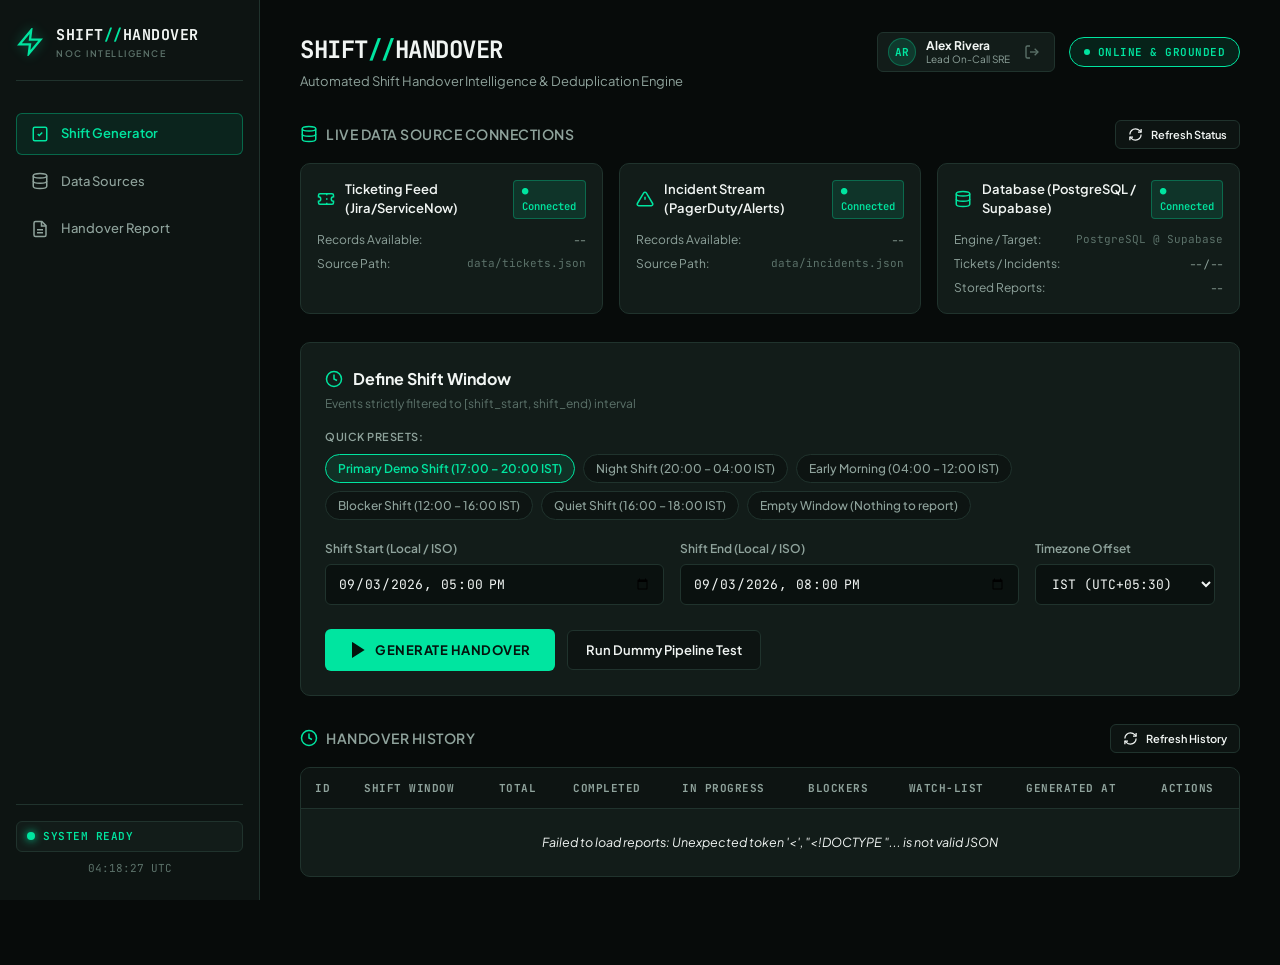
==== commit f85d318a: "Fix Vercel serverless routes, WSGI path resolution, and global SVG dimension constraints" ====
--- a/templates/index.html
+++ b/templates/index.html
@@ -69,6 +69,34 @@
   min-height: 100vh;
   overflow-x: hidden;
   -webkit-font-smoothing: antialiased;
+}
+
+/* SVG Constraints */
+svg {
+  display: inline-block;
+  vertical-align: middle;
+  flex-shrink: 0;
+  max-width: 100%;
+}
+.brand-icon {
+  width: 28px !important;
+  height: 28px !important;
+  min-width: 28px !important;
+  max-width: 28px !important;
+}
+.heading-icon, .source-icon, .btn-icon {
+  width: 18px !important;
+  height: 18px !important;
+  min-width: 18px !important;
+  max-width: 18px !important;
+}
+.sidebar-nav svg {
+  width: 18px !important;
+  height: 18px !important;
+}
+.header-actions svg {
+  width: 16px !important;
+  height: 16px !important;
 }
 
 /* App Shell */
--- a/static/style.css
+++ b/static/style.css
@@ -57,6 +57,34 @@
   min-height: 100vh;
   overflow-x: hidden;
   -webkit-font-smoothing: antialiased;
+}
+
+/* SVG Constraints */
+svg {
+  display: inline-block;
+  vertical-align: middle;
+  flex-shrink: 0;
+  max-width: 100%;
+}
+.brand-icon {
+  width: 28px !important;
+  height: 28px !important;
+  min-width: 28px !important;
+  max-width: 28px !important;
+}
+.heading-icon, .source-icon, .btn-icon {
+  width: 18px !important;
+  height: 18px !important;
+  min-width: 18px !important;
+  max-width: 18px !important;
+}
+.sidebar-nav svg {
+  width: 18px !important;
+  height: 18px !important;
+}
+.header-actions svg {
+  width: 16px !important;
+  height: 16px !important;
 }
 
 /* App Shell */
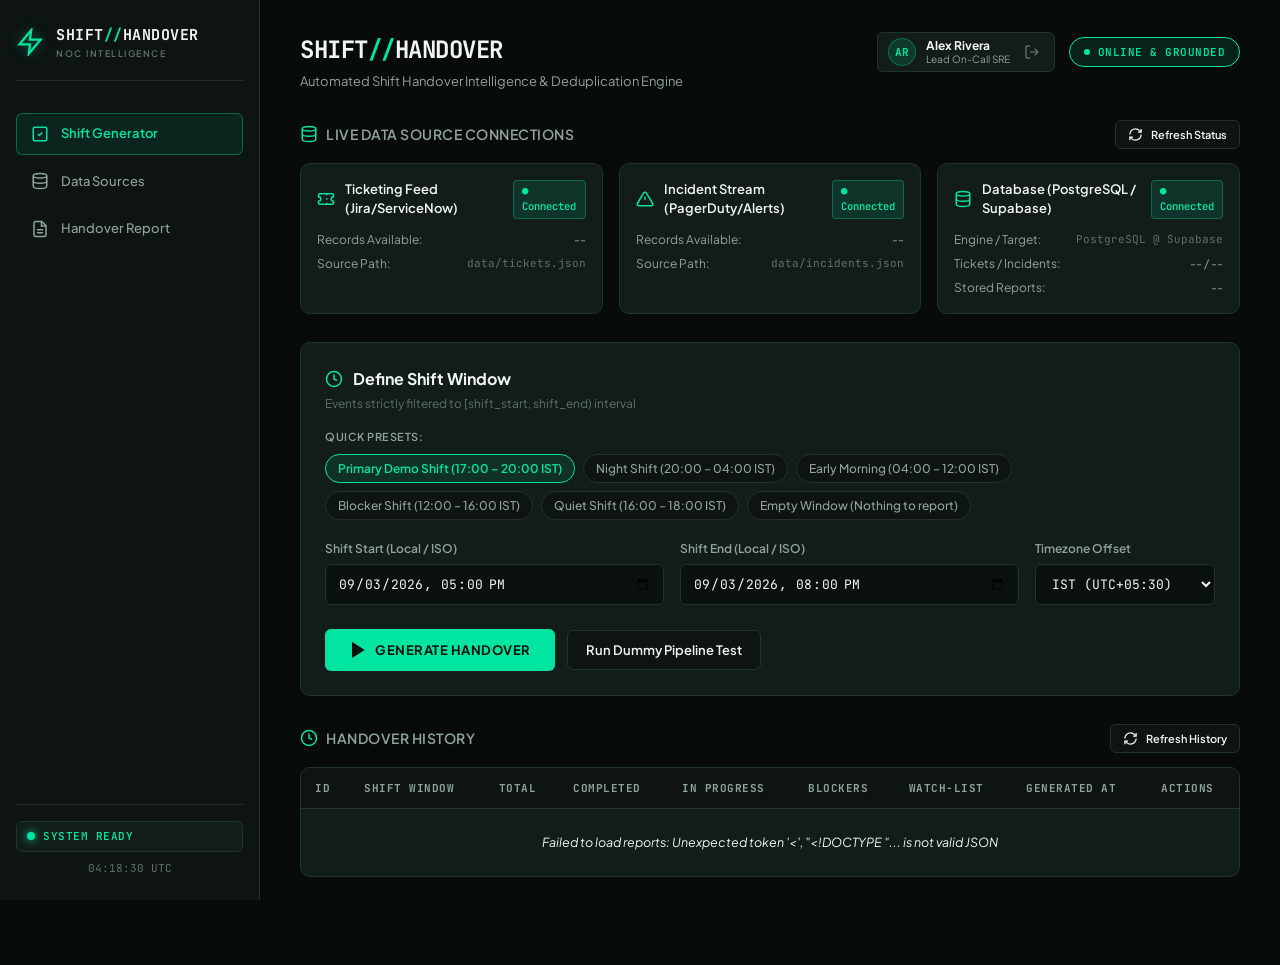
==== commit 1a782be2: "Updated UI" ====
--- a/templates/index.html
+++ b/templates/index.html
@@ -1875,8 +1875,50 @@
   const modalDownloadLink = document.getElementById("modal-download-link");
   const pdfFrame = document.getElementById("pdf-frame");
 
+  // Authentication Helpers
+  function getAuthHeaders(headers = {}) {
+    const token = localStorage.getItem("shift_token");
+    const out = { ...headers };
+    if (token) {
+      out["Authorization"] = `Bearer ${token}`;
+    }
+    return out;
+  }
+
+  async function authFetch(url, options = {}) {
+    const opts = { ...options };
+    opts.headers = getAuthHeaders(opts.headers || {});
+    const res = await fetch(url, opts);
+    if (res.status === 401) {
+      localStorage.removeItem("shift_user");
+      localStorage.removeItem("shift_token");
+      window.location.href = "/login";
+    }
+    return res;
+  }
+
   // User Profile
-  function loadUserProfile() {
+  async function loadUserProfile() {
+    try {
+      const res = await fetch("/api/me", { headers: getAuthHeaders() });
+      if (res.ok) {
+        const data = await res.json();
+        if (data.authenticated && data.user) {
+          localStorage.setItem("shift_user", JSON.stringify(data.user));
+          const user = data.user;
+          const nameEl = document.getElementById("user-name");
+          const roleEl = document.getElementById("user-role");
+          const avatarEl = document.getElementById("user-avatar");
+          if (nameEl) nameEl.textContent = user.name;
+          if (roleEl) roleEl.textContent = user.role;
+          if (avatarEl) avatarEl.textContent = user.avatar || user.name.substring(0, 2).toUpperCase();
+          return;
+        }
+      }
+    } catch (e) {
+      console.warn("Failed to load user profile from server:", e);
+    }
+
     try {
       const stored = localStorage.getItem("shift_user");
       let user = stored ? JSON.parse(stored) : null;
@@ -1894,15 +1936,21 @@
       if (roleEl) roleEl.textContent = user.role;
       if (avatarEl) avatarEl.textContent = user.avatar || user.name.substring(0, 2).toUpperCase();
     } catch (e) {
-      console.warn("Failed to load user profile:", e);
+      console.warn("Failed to load fallback user profile:", e);
     }
   }
   loadUserProfile();
 
   const btnLogout = document.getElementById("btn-logout");
   if (btnLogout) {
-    btnLogout.addEventListener("click", (e) => {
+    btnLogout.addEventListener("click", async (e) => {
+      e.preventDefault();
+      try {
+        await fetch("/api/logout", { method: "POST", headers: getAuthHeaders() });
+      } catch (err) {}
       localStorage.removeItem("shift_user");
+      localStorage.removeItem("shift_token");
+      window.location.href = "/login";
     });
   }
 
@@ -2040,7 +2088,7 @@
     await animatePipelineSteps();
 
     try {
-      const response = await fetch("/api/generate", {
+      const response = await authFetch("/api/generate", {
         method: "POST",
         headers: { "Content-Type": "application/json" },
         body: JSON.stringify({
@@ -2190,7 +2238,7 @@
     if (!tableBody) return;
 
     try {
-      const res = await fetch("/api/reports");
+      const res = await authFetch("/api/reports");
       const data = await res.json();
       const reports = data.reports || [];
 
@@ -2239,7 +2287,7 @@
   // View Specific Historical Report
   async function viewHistoricalReport(reportId) {
     try {
-      const res = await fetch(`/api/reports/${reportId}`);
+      const res = await authFetch(`/api/reports/${reportId}`);
       const data = await res.json();
       if (data.success && data.report) {
         const rep = data.report;
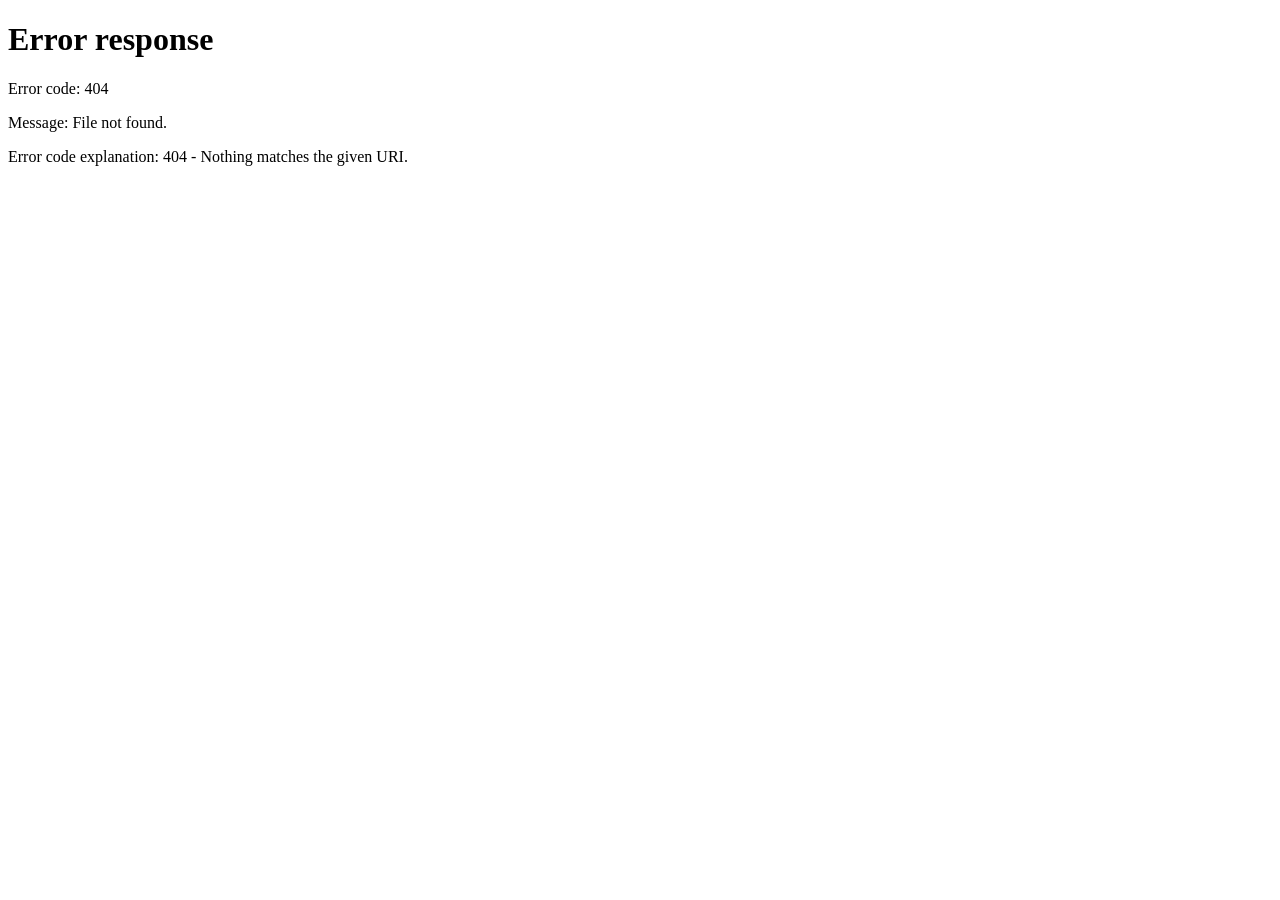
==== commit c132f328: "Updated UI" ====
--- a/templates/index.html
+++ b/templates/index.html
@@ -3,1427 +3,227 @@
 <head>
   <meta charset="UTF-8">
   <meta name="viewport" content="width=device-width, initial-scale=1.0">
-  <title>SHIFT//HANDOVER — Automated Shift Handover Intelligence</title>
+  <title>SHIFT//HANDOVER — Industrial Shift Machine & Handover Intelligence</title>
   <link rel="preconnect" href="https://fonts.googleapis.com">
   <link rel="preconnect" href="https://fonts.gstatic.com" crossorigin>
   <link href="https://fonts.googleapis.com/css2?family=JetBrains+Mono:wght@400;500;600;700&family=Plus+Jakarta+Sans:wght@400;500;600;700;800&display=swap" rel="stylesheet">
   <link rel="stylesheet" href="/static/style.css">
-  <style>
-/* Embedded Design System for Instant Zero-FOUC Render */
-/* ==========================================================================
-   SHIFT//HANDOVER — Visual Design System: OBSIDIAN + ELECTRIC MINT
-   Enterprise NOC-Grade Theme
-   ========================================================================== */
-
-:root {
-  /* Color System */
-  --bg-primary: #070B0A;
-  --bg-secondary: #0D1412;
-  --bg-card: #121C19;
-  --bg-card-hover: #172722;
-  --bg-input: #0A110F;
-
-  --accent-primary: #00E5A0;
-  --accent-bright: #5CFFC1;
-  --accent-glow: rgba(0, 229, 160, 0.15);
-  
-  --color-completed: #00D68F;
-  --color-in-progress: #38BDF8;
-  --color-blockers: #FF5C5C;
-  --color-watch: #FFC857;
-
-  --text-main: #F1F5F3;
-  --text-secondary: #8FA39C;
-  --text-muted: #5C726A;
-
-  --border-color: #20332D;
-  --border-hover: #2F4D44;
-  --border-accent: rgba(0, 229, 160, 0.35);
-
-  /* Typography */
-  --font-sans: 'Plus Jakarta Sans', -apple-system, BlinkMacSystemFont, sans-serif;
-  --font-mono: 'JetBrains Mono', monospace;
-
-  /* Layout & Transitions */
-  --sidebar-width: 260px;
-  --radius-sm: 6px;
-  --radius-md: 10px;
-  --radius-lg: 14px;
-  --transition-fast: 0.18s ease;
-  --transition-normal: 0.28s cubic-bezier(0.16, 1, 0.3, 1);
-}
-
-/* Reset & Box Sizing */
-*, *::before, *::after {
-  box-sizing: border-box;
-  margin: 0;
-  padding: 0;
-}
-
-body {
-  background-color: var(--bg-primary);
-  color: var(--text-main);
-  font-family: var(--font-sans);
-  font-size: 14px;
-  line-height: 1.5;
-  min-height: 100vh;
-  overflow-x: hidden;
-  -webkit-font-smoothing: antialiased;
-}
-
-/* SVG Constraints */
-svg {
-  display: inline-block;
-  vertical-align: middle;
-  flex-shrink: 0;
-  max-width: 100%;
-}
-.brand-icon {
-  width: 28px !important;
-  height: 28px !important;
-  min-width: 28px !important;
-  max-width: 28px !important;
-}
-.heading-icon, .source-icon, .btn-icon {
-  width: 18px !important;
-  height: 18px !important;
-  min-width: 18px !important;
-  max-width: 18px !important;
-}
-.sidebar-nav svg {
-  width: 18px !important;
-  height: 18px !important;
-}
-.header-actions svg {
-  width: 16px !important;
-  height: 16px !important;
-}
-
-/* App Shell */
-.app-container {
-  display: flex;
-  min-height: 100vh;
-}
-
-/* ==========================================================================
-   SIDEBAR
-   ========================================================================== */
-
-.sidebar {
-  width: var(--sidebar-width);
-  background-color: var(--bg-secondary);
-  border-right: 1px solid var(--border-color);
-  display: flex;
-  flex-direction: column;
-  position: fixed;
-  top: 0;
-  bottom: 0;
-  left: 0;
-  z-index: 100;
-  padding: 24px 16px;
-}
-
-.brand-container {
-  margin-bottom: 32px;
-  padding-bottom: 20px;
-  border-bottom: 1px solid var(--border-color);
-}
-
-.brand-logo {
-  display: flex;
-  align-items: center;
-  gap: 12px;
-}
-
-.brand-icon {
-  width: 28px;
-  height: 28px;
-  color: var(--accent-primary);
-  filter: drop-shadow(0 0 6px rgba(0, 229, 160, 0.4));
-}
-
-.brand-text {
-  display: flex;
-  flex-direction: column;
-}
-
-.brand-title {
-  font-family: var(--font-mono);
-  font-weight: 700;
-  font-size: 15px;
-  letter-spacing: 0.5px;
-  color: var(--text-main);
-}
-
-.accent-slash {
-  color: var(--accent-primary);
-}
-
-.brand-tag {
-  font-size: 9px;
-  font-weight: 600;
-  letter-spacing: 1.5px;
-  color: var(--text-muted);
-}
-
-.sidebar-nav {
-  display: flex;
-  flex-direction: column;
-  gap: 6px;
-  flex: 1;
-}
-
-.nav-item {
-  display: flex;
-  align-items: center;
-  gap: 12px;
-  padding: 10px 14px;
-  border-radius: var(--radius-sm);
-  color: var(--text-secondary);
-  text-decoration: none;
-  font-size: 13px;
-  font-weight: 500;
-  transition: all var(--transition-fast);
-  border: 1px solid transparent;
-}
-
-.nav-item svg {
-  width: 18px;
-  height: 18px;
-}
-
-.nav-item:hover {
-  color: var(--text-main);
-  background-color: var(--bg-card);
-  border-color: var(--border-color);
-}
-
-.nav-item.active {
-  color: var(--accent-primary);
-  background-color: rgba(0, 229, 160, 0.08);
-  border-color: var(--border-accent);
-  font-weight: 600;
-}
-
-.sidebar-footer {
-  padding-top: 16px;
-  border-top: 1px solid var(--border-color);
-  display: flex;
-  flex-direction: column;
-  gap: 8px;
-}
-
-.system-status-badge {
-  display: flex;
-  align-items: center;
-  gap: 8px;
-  background-color: var(--bg-card);
-  border: 1px solid var(--border-color);
-  padding: 6px 10px;
-  border-radius: var(--radius-sm);
-}
-
-.status-pulse-dot {
-  width: 8px;
-  height: 8px;
-  background-color: var(--accent-primary);
-  border-radius: 50%;
-  box-shadow: 0 0 8px var(--accent-primary);
-  animation: pulse-glow 2s infinite;
-}
-
-.status-text {
-  font-family: var(--font-mono);
-  font-size: 11px;
-  font-weight: 600;
-  color: var(--accent-primary);
-  letter-spacing: 0.5px;
-}
-
-.live-clock {
-  font-family: var(--font-mono);
-  font-size: 11px;
-  color: var(--text-muted);
-  text-align: center;
-}
-
-/* ==========================================================================
-   MAIN CONTENT AREA
-   ========================================================================== */
-
-.main-content {
-  margin-left: var(--sidebar-width);
-  flex: 1;
-  padding: 32px 40px 60px 40px;
-  max-width: 1200px;
-}
-
-/* Top Header */
-.top-header {
-  display: flex;
-  justify-content: space-between;
-  align-items: flex-start;
-  margin-bottom: 28px;
-}
-
-.page-title {
-  font-family: var(--font-mono);
-  font-size: 24px;
-  font-weight: 700;
-  color: var(--text-main);
-  letter-spacing: -0.5px;
-}
-
-.text-accent {
-  color: var(--accent-primary);
-}
-
-.page-subtitle {
-  color: var(--text-secondary);
-  font-size: 13px;
-  margin-top: 4px;
-}
-
-.header-actions {
-  display: flex;
-  align-items: center;
-  gap: 14px;
-}
-
-.user-profile-pill {
-  display: flex;
-  align-items: center;
-  gap: 10px;
-  background-color: var(--bg-card);
-  border: 1px solid var(--border-color);
-  border-radius: var(--radius-sm);
-  padding: 5px 10px;
-}
-
-.user-avatar {
-  width: 28px;
-  height: 28px;
-  border-radius: 50%;
-  background-color: rgba(0, 229, 160, 0.15);
-  color: var(--accent-primary);
-  font-family: var(--font-mono);
-  font-weight: 700;
-  font-size: 11px;
-  display: flex;
-  align-items: center;
-  justify-content: center;
-  border: 1px solid rgba(0, 229, 160, 0.3);
-}
-
-.user-details {
-  display: flex;
-  flex-direction: column;
-}
-
-.user-name {
-  font-size: 12px;
-  font-weight: 700;
-  color: var(--text-main);
-  line-height: 1.2;
-}
-
-.user-role {
-  font-size: 10px;
-  color: var(--text-secondary);
-  line-height: 1.2;
-}
-
-.btn-logout {
-  display: flex;
-  align-items: center;
-  justify-content: center;
-  color: var(--text-muted);
-  text-decoration: none;
-  padding: 4px;
-  border-radius: 4px;
-  transition: all var(--transition-fast);
-}
-
-.btn-logout:hover {
-  color: var(--color-blockers);
-  background-color: rgba(255, 92, 92, 0.1);
-}
-
-.btn-logout svg {
-  width: 14px;
-  height: 14px;
-}
-
-.status-pill {
-  display: flex;
-  align-items: center;
-  gap: 8px;
-  padding: 6px 14px;
-  border-radius: 20px;
-  font-family: var(--font-mono);
-  font-size: 11px;
-  font-weight: 600;
-  letter-spacing: 0.5px;
-}
-
-.status-pill.ready {
-  background-color: rgba(0, 229, 160, 0.1);
-  border: 1px solid var(--accent-primary);
-  color: var(--accent-primary);
-}
-
-.pulse-indicator {
-  width: 6px;
-  height: 6px;
-  background-color: var(--accent-primary);
-  border-radius: 50%;
-  animation: pulse-glow 2s infinite;
-}
-
-/* Section Containers */
-.section-container {
-  margin-bottom: 28px;
-}
-
-.section-header {
-  display: flex;
-  justify-content: space-between;
-  align-items: center;
-  margin-bottom: 14px;
-}
-
-.section-heading {
-  font-size: 14px;
-  font-weight: 600;
-  color: var(--text-secondary);
-  display: flex;
-  align-items: center;
-  gap: 8px;
-  text-transform: uppercase;
-  letter-spacing: 0.5px;
-}
-
-.heading-icon {
-  width: 16px;
-  height: 16px;
-  color: var(--accent-primary);
-}
-
-/* Cards */
-.card {
-  background-color: var(--bg-card);
-  border: 1px solid var(--border-color);
-  border-radius: var(--radius-md);
-  padding: 20px;
-  transition: border-color var(--transition-fast);
-}
-
-.card:hover {
-  border-color: var(--border-hover);
-}
-
-/* ==========================================================================
-   DATA SOURCES STATUS GRID
-   ========================================================================== */
-
-.sources-grid {
-  display: grid;
-  grid-template-columns: repeat(auto-fit, minmax(300px, 1fr));
-  gap: 16px;
-}
-
-.source-card {
-  background-color: var(--bg-card);
-  border: 1px solid var(--border-color);
-  border-radius: var(--radius-md);
-  padding: 16px;
-  transition: all var(--transition-fast);
-}
-
-.source-card:hover {
-  background-color: var(--bg-card-hover);
-  border-color: var(--border-hover);
-}
-
-.source-card-header {
-  display: flex;
-  justify-content: space-between;
-  align-items: center;
-  margin-bottom: 12px;
-}
-
-.source-name-wrap {
-  display: flex;
-  align-items: center;
-  gap: 10px;
-}
-
-.source-icon {
-  width: 18px;
-  height: 18px;
-  color: var(--accent-primary);
-}
-
-.source-title {
-  font-weight: 600;
-  font-size: 13px;
-  color: var(--text-main);
-}
-
-.source-status-badge {
-  font-family: var(--font-mono);
-  font-size: 10.5px;
-  font-weight: 600;
-  padding: 3px 8px;
-  border-radius: 4px;
-}
-
-.source-status-badge.connected {
-  background-color: rgba(0, 229, 160, 0.12);
-  color: var(--accent-primary);
-  border: 1px solid rgba(0, 229, 160, 0.3);
-}
-
-.source-status-badge.unavailable {
-  background-color: rgba(255, 92, 92, 0.12);
-  color: var(--color-blockers);
-  border: 1px solid rgba(255, 92, 92, 0.3);
-}
-
-.source-meta {
-  display: flex;
-  flex-direction: column;
-  gap: 6px;
-  font-size: 12px;
-  color: var(--text-secondary);
-}
-
-.meta-item {
-  display: flex;
-  justify-content: space-between;
-}
-
-.meta-value.code {
-  font-family: var(--font-mono);
-  color: var(--text-muted);
-  font-size: 11px;
-}
-
-/* ==========================================================================
-   CONFIG & SHIFT GENERATOR FORM
-   ========================================================================== */
-
-.config-card {
-  padding: 24px;
-}
-
-.config-header {
-  margin-bottom: 16px;
-}
-
-.config-title {
-  font-size: 16px;
-  font-weight: 700;
-  color: var(--text-main);
-  display: flex;
-  align-items: center;
-  gap: 10px;
-}
-
-.config-helper {
-  font-size: 12px;
-  color: var(--text-muted);
-  display: block;
-  margin-top: 4px;
-}
-
-/* Presets */
-.presets-row {
-  margin-bottom: 20px;
-  display: flex;
-  flex-direction: column;
-  gap: 8px;
-}
-
-.presets-label {
-  font-size: 11px;
-  font-weight: 600;
-  text-transform: uppercase;
-  letter-spacing: 0.5px;
-  color: var(--text-secondary);
-}
-
-.presets-pills {
-  display: flex;
-  flex-wrap: wrap;
-  gap: 8px;
-}
-
-.preset-pill {
-  background-color: var(--bg-secondary);
-  border: 1px solid var(--border-color);
-  color: var(--text-secondary);
-  font-size: 12px;
-  font-family: var(--font-sans);
-  font-weight: 500;
-  padding: 6px 12px;
-  border-radius: 20px;
-  cursor: pointer;
-  transition: all var(--transition-fast);
-}
-
-.preset-pill:hover {
-  background-color: var(--bg-card-hover);
-  color: var(--text-main);
-  border-color: var(--border-hover);
-}
-
-.preset-pill.active {
-  background-color: rgba(0, 229, 160, 0.1);
-  color: var(--accent-primary);
-  border-color: var(--accent-primary);
-  font-weight: 600;
-}
-
-/* Inputs */
-.inputs-grid {
-  display: grid;
-  grid-template-columns: 1fr 1fr 180px;
-  gap: 16px;
-  margin-bottom: 24px;
-}
-
-.input-group {
-  display: flex;
-  flex-direction: column;
-  gap: 6px;
-}
-
-.input-label {
-  font-size: 12px;
-  font-weight: 600;
-  color: var(--text-secondary);
-}
-
-.text-input, .select-input {
-  background-color: var(--bg-input);
-  border: 1px solid var(--border-color);
-  border-radius: var(--radius-sm);
-  color: var(--text-main);
-  font-family: var(--font-mono);
-  font-size: 13px;
-  padding: 10px 12px;
-  outline: none;
-  transition: border-color var(--transition-fast);
-}
-
-.text-input:focus, .select-input:focus {
-  border-color: var(--accent-primary);
-  box-shadow: 0 0 0 1px var(--accent-primary);
-}
-
-.form-actions {
-  display: flex;
-  gap: 12px;
-  align-items: center;
-}
-
-/* Buttons */
-.btn-primary {
-  background-color: var(--accent-primary);
-  color: #04140D;
-  border: none;
-  border-radius: var(--radius-sm);
-  font-family: var(--font-sans);
-  font-weight: 700;
-  font-size: 13px;
-  letter-spacing: 0.5px;
-  padding: 12px 24px;
-  display: inline-flex;
-  align-items: center;
-  gap: 8px;
-  cursor: pointer;
-  transition: all var(--transition-fast);
-  text-decoration: none;
-}
-
-.btn-primary:hover {
-  background-color: var(--accent-bright);
-  box-shadow: 0 0 16px var(--accent-glow);
-  transform: translateY(-1px);
-}
-
-.btn-primary svg {
-  width: 16px;
-  height: 16px;
-  fill: currentColor;
-}
-
-.btn-secondary {
-  background-color: var(--bg-secondary);
-  border: 1px solid var(--border-color);
-  color: var(--text-main);
-  border-radius: var(--radius-sm);
-  font-family: var(--font-sans);
-  font-weight: 600;
-  font-size: 13px;
-  padding: 11px 18px;
-  display: inline-flex;
-  align-items: center;
-  gap: 8px;
-  cursor: pointer;
-  transition: all var(--transition-fast);
-  text-decoration: none;
-}
-
-.btn-secondary:hover {
-  background-color: var(--bg-card-hover);
-  border-color: var(--border-hover);
-}
-
-.btn-secondary svg {
-  width: 15px;
-  height: 15px;
-}
-
-.btn-sm {
-  padding: 6px 12px;
-  font-size: 11px;
-}
-
-/* ==========================================================================
-   PIPELINE PROGRESS BAR
-   ========================================================================== */
-
-.progress-card {
-  border-color: var(--border-accent);
-  background-color: rgba(0, 229, 160, 0.03);
-  padding: 24px;
-}
-
-.progress-title-row {
-  display: flex;
-  align-items: center;
-  gap: 12px;
-  margin-bottom: 20px;
-}
-
-.progress-spinner {
-  width: 18px;
-  height: 18px;
-  border: 2px solid rgba(0, 229, 160, 0.2);
-  border-top-color: var(--accent-primary);
-  border-radius: 50%;
-  animation: spin 0.8s linear infinite;
-}
-
-.progress-title {
-  font-family: var(--font-mono);
-  font-size: 13px;
-  font-weight: 600;
-  color: var(--accent-primary);
-}
-
-.pipeline-steps-bar {
-  display: flex;
-  align-items: center;
-  justify-content: space-between;
-}
-
-.pipe-step {
-  display: flex;
-  flex-direction: column;
-  align-items: center;
-  gap: 6px;
-  opacity: 0.4;
-  transition: opacity var(--transition-fast);
-}
-
-.pipe-step.active {
-  opacity: 1;
-}
-
-.pipe-step.completed {
-  opacity: 1;
-}
-
-.step-num {
-  width: 26px;
-  height: 26px;
-  border-radius: 50%;
-  background-color: var(--bg-secondary);
-  border: 1px solid var(--border-color);
-  display: flex;
-  align-items: center;
-  justify-content: center;
-  font-family: var(--font-mono);
-  font-size: 11px;
-  font-weight: 700;
-  color: var(--text-secondary);
-}
-
-.pipe-step.active .step-num {
-  background-color: var(--accent-primary);
-  color: #04140D;
-  border-color: var(--accent-primary);
-  box-shadow: 0 0 10px var(--accent-primary);
-}
-
-.pipe-step.completed .step-num {
-  background-color: rgba(0, 229, 160, 0.2);
-  color: var(--accent-primary);
-  border-color: var(--accent-primary);
-}
-
-.step-label {
-  font-size: 11px;
-  font-weight: 500;
-  color: var(--text-secondary);
-}
-
-.pipe-step.active .step-label {
-  color: var(--text-main);
-  font-weight: 600;
-}
-
-.pipe-connector {
-  flex: 1;
-  height: 1px;
-  background-color: var(--border-color);
-  margin: 0 8px;
-  margin-bottom: 18px;
-}
-
-/* ==========================================================================
-   RESULTS & METRICS
-   ========================================================================== */
-
-.results-top-bar {
-  display: flex;
-  justify-content: space-between;
-  align-items: center;
-  margin-bottom: 20px;
-}
-
-.results-main-title {
-  font-size: 20px;
-  font-weight: 700;
-  color: var(--text-main);
-}
-
-.results-subtitle {
-  font-family: var(--font-mono);
-  font-size: 12px;
-  color: var(--text-secondary);
-  margin-top: 2px;
-}
-
-.export-btn-group {
-  display: flex;
-  gap: 10px;
-}
-
-/* Metrics Grid */
-.metrics-grid {
-  display: grid;
-  grid-template-columns: repeat(4, 1fr);
-  gap: 12px;
-  margin-bottom: 24px;
-}
-
-.metric-card {
-  background-color: var(--bg-card);
-  border: 1px solid var(--border-color);
-  border-radius: var(--radius-sm);
-  padding: 14px 16px;
-  display: flex;
-  flex-direction: column;
-  gap: 4px;
-}
-
-.metric-label {
-  font-size: 10.5px;
-  font-weight: 700;
-  letter-spacing: 0.5px;
-}
-
-.metric-val {
-  font-family: var(--font-mono);
-  font-size: 24px;
-  font-weight: 700;
-}
-
-.completed-metric {
-  border-left: 3px solid var(--color-completed);
-}
-.completed-metric .metric-label, .completed-metric .metric-val {
-  color: var(--color-completed);
-}
-
-.in-progress-metric {
-  border-left: 3px solid var(--color-in-progress);
-}
-.in-progress-metric .metric-label, .in-progress-metric .metric-val {
-  color: var(--color-in-progress);
-}
-
-.blockers-metric {
-  border-left: 3px solid var(--color-blockers);
-}
-.blockers-metric .metric-label, .blockers-metric .metric-val {
-  color: var(--color-blockers);
-}
-
-.watch-metric {
-  border-left: 3px solid var(--color-watch);
-}
-.watch-metric .metric-label, .watch-metric .metric-val {
-  color: var(--color-watch);
-}
-
-/* ==========================================================================
-   4 HANDOVER SECTIONS & ITEM CARDS
-   ========================================================================== */
-
-.sections-accordion {
-  display: flex;
-  flex-direction: column;
-  gap: 18px;
-}
-
-.handover-section-card {
-  background-color: var(--bg-card);
-  border: 1px solid var(--border-color);
-  border-radius: var(--radius-md);
-  overflow: hidden;
-}
-
-.handover-sec-header {
-  padding: 12px 18px;
-  display: flex;
-  justify-content: space-between;
-  align-items: center;
-  border-bottom: 1px solid var(--border-color);
-}
-
-.completed-header {
-  background-color: rgba(0, 214, 143, 0.08);
-}
-.in-progress-header {
-  background-color: rgba(56, 189, 248, 0.08);
-}
-.blockers-header {
-  background-color: rgba(255, 92, 92, 0.08);
-}
-.watch-header {
-  background-color: rgba(255, 200, 87, 0.08);
-}
-
-.sec-title-wrap {
-  display: flex;
-  align-items: center;
-  gap: 10px;
-}
-
-.sec-icon {
-  font-size: 15px;
-  font-weight: 700;
-}
-
-.completed-header .sec-icon, .completed-header .sec-title {
-  color: var(--color-completed);
-}
-.in-progress-header .sec-icon, .in-progress-header .sec-title {
-  color: var(--color-in-progress);
-}
-.blockers-header .sec-icon, .blockers-header .sec-title {
-  color: var(--color-blockers);
-}
-.watch-header .sec-icon, .watch-header .sec-title {
-  color: var(--color-watch);
-}
-
-.sec-title {
-  font-family: var(--font-mono);
-  font-size: 13px;
-  font-weight: 700;
-  letter-spacing: 0.5px;
-}
-
-.sec-badge {
-  font-family: var(--font-mono);
-  font-size: 11px;
-  color: var(--text-secondary);
-  background-color: var(--bg-secondary);
-  padding: 2px 8px;
-  border-radius: 12px;
-  border: 1px solid var(--border-color);
-}
-
-.handover-sec-body {
-  padding: 14px;
-  display: flex;
-  flex-direction: column;
-  gap: 10px;
-}
-
-/* Item Cards */
-.handover-item {
-  background-color: var(--bg-secondary);
-  border: 1px solid var(--border-color);
-  border-radius: var(--radius-sm);
-  padding: 14px 16px;
-  transition: all var(--transition-fast);
-}
-
-.handover-item:hover {
-  background-color: var(--bg-card-hover);
-  border-color: var(--border-hover);
-}
-
-.item-top-row {
-  display: flex;
-  justify-content: space-between;
-  align-items: flex-start;
-  margin-bottom: 6px;
-  gap: 12px;
-}
-
-.item-summary-wrap {
-  display: flex;
-  align-items: baseline;
-  gap: 8px;
-  flex: 1;
-}
-
-.item-record-id {
-  font-family: var(--font-mono);
-  font-size: 12px;
-  font-weight: 700;
-  color: var(--accent-primary);
-  background-color: rgba(0, 229, 160, 0.08);
-  border: 1px solid rgba(0, 229, 160, 0.2);
-  padding: 2px 6px;
-  border-radius: 4px;
-  white-space: nowrap;
-}
-
-.item-summary {
-  font-weight: 600;
-  font-size: 13.5px;
-  color: var(--text-main);
-}
-
-.item-trace-meta {
-  font-family: var(--font-mono);
-  font-size: 11px;
-  color: var(--text-muted);
-  white-space: nowrap;
-  display: flex;
-  gap: 8px;
-}
-
-.item-trace-meta span {
-  color: var(--text-secondary);
-}
-
-.item-badges-row {
-  display: flex;
-  flex-wrap: wrap;
-  align-items: center;
-  gap: 8px;
-  margin-bottom: 8px;
-}
-
-.badge-pill {
-  font-family: var(--font-mono);
-  font-size: 10px;
-  font-weight: 600;
-  padding: 2px 6px;
-  border-radius: 3px;
-  text-transform: uppercase;
-}
-
-.badge-status {
-  background-color: rgba(255, 255, 255, 0.06);
-  color: var(--text-main);
-  border: 1px solid var(--border-color);
-}
-
-.badge-priority {
-  background-color: rgba(255, 92, 92, 0.1);
-  color: var(--color-blockers);
-  border: 1px solid rgba(255, 92, 92, 0.25);
-}
-
-.badge-assignee {
-  background-color: rgba(56, 189, 248, 0.1);
-  color: var(--color-in-progress);
-  border: 1px solid rgba(56, 189, 248, 0.25);
-}
-
-.item-details-text {
-  font-size: 12.5px;
-  color: var(--text-secondary);
-  line-height: 1.45;
-}
-
-.item-progression-box {
-  margin-top: 8px;
-  padding: 6px 10px;
-  background-color: var(--bg-primary);
-  border: 1px solid var(--border-color);
-  border-radius: 4px;
-  font-family: var(--font-mono);
-  font-size: 11px;
-  color: var(--text-secondary);
-}
-
-.progression-arrow {
-  color: var(--accent-primary);
-  margin: 0 4px;
-}
-
-/* Empty Section State */
-.empty-state-banner {
-  background-color: var(--bg-secondary);
-  border: 1px dashed var(--border-color);
-  border-radius: var(--radius-sm);
-  padding: 16px;
-  text-align: center;
-  color: var(--text-muted);
-  font-style: italic;
-  font-size: 13px;
-}
-
-/* ==========================================================================
-   MODAL & PDF PREVIEW
-   ========================================================================== */
-
-.modal-overlay {
-  position: fixed;
-  top: 0;
-  left: 0;
-  right: 0;
-  bottom: 0;
-  background-color: rgba(0, 0, 0, 0.85);
-  backdrop-filter: blur(4px);
-  display: flex;
-  align-items: center;
-  justify-content: center;
-  z-index: 1000;
-  padding: 24px;
-}
-
-.modal-card {
-  background-color: var(--bg-card);
-  border: 1px solid var(--border-color);
-  border-radius: var(--radius-lg);
-  width: 100%;
-  max-width: 900px;
-  height: 90vh;
-  display: flex;
-  flex-direction: column;
-  overflow: hidden;
-  box-shadow: 0 20px 40px rgba(0, 0, 0, 0.6);
-}
-
-.modal-header {
-  padding: 16px 20px;
-  border-bottom: 1px solid var(--border-color);
-  display: flex;
-  justify-content: space-between;
-  align-items: center;
-}
-
-.modal-title {
-  font-size: 15px;
-  font-weight: 700;
-  color: var(--text-main);
-}
-
-.modal-close-btn {
-  background: none;
-  border: none;
-  color: var(--text-muted);
-  font-size: 24px;
-  cursor: pointer;
-  line-height: 1;
-}
-
-.modal-close-btn:hover {
-  color: var(--text-main);
-}
-
-.modal-body {
-  flex: 1;
-  background-color: #1a1a1a;
-  padding: 0;
-}
-
-.pdf-viewer-frame {
-  width: 100%;
-  height: 100%;
-  border: none;
-}
-
-.modal-footer {
-  padding: 12px 20px;
-  border-top: 1px solid var(--border-color);
-  display: flex;
-  justify-content: flex-end;
-  gap: 10px;
-}
-
-/* Handover History Table */
-.history-table-container {
-  overflow-x: auto;
-  background-color: var(--bg-card);
-  border: 1px solid var(--border-color);
-  border-radius: var(--radius-md);
-  margin-top: 12px;
-}
-
-.history-table {
-  width: 100%;
-  border-collapse: collapse;
-  text-align: left;
-  font-size: 12.5px;
-}
-
-.history-table th {
-  background-color: var(--bg-secondary);
-  color: var(--text-secondary);
-  font-family: var(--font-mono);
-  font-size: 11px;
-  font-weight: 700;
-  text-transform: uppercase;
-  letter-spacing: 0.5px;
-  padding: 12px 14px;
-  border-bottom: 1px solid var(--border-color);
-}
-
-.history-table td {
-  padding: 12px 14px;
-  border-bottom: 1px solid var(--border-color);
-  color: var(--text-main);
-  vertical-align: middle;
-}
-
-.history-table tr:last-child td {
-  border-bottom: none;
-}
-
-.history-table tr:hover td {
-  background-color: var(--bg-card-hover);
-}
-
-.history-empty {
-  text-align: center;
-  color: var(--text-muted);
-  font-style: italic;
-  padding: 24px !important;
-}
-
-.history-pill {
-  display: inline-block;
-  font-family: var(--font-mono);
-  font-size: 11px;
-  font-weight: 700;
-  padding: 2px 6px;
-  border-radius: 4px;
-}
-
-.history-pill.completed {
-  color: var(--color-completed);
-  background-color: rgba(0, 214, 143, 0.1);
-}
-
-.history-pill.in-progress {
-  color: var(--color-in-progress);
-  background-color: rgba(56, 189, 248, 0.1);
-}
-
-.history-pill.blockers {
-  color: var(--color-blockers);
-  background-color: rgba(255, 92, 92, 0.1);
-}
-
-.history-pill.watch-list {
-  color: var(--color-watch-list);
-  background-color: rgba(255, 200, 87, 0.1);
-}
-
-.history-actions {
-  display: flex;
-  gap: 6px;
-  align-items: center;
-}
-
-.history-btn {
-  padding: 4px 8px;
-  font-size: 11px;
-  font-weight: 700;
-  border-radius: var(--radius-sm);
-  cursor: pointer;
-  text-decoration: none;
-  border: 1px solid var(--border-color);
-  background-color: var(--bg-secondary);
-  color: var(--text-main);
-  transition: all var(--transition-fast);
-}
-
-.history-btn:hover {
-  background-color: var(--bg-input);
-  border-color: var(--accent-primary);
-  color: var(--accent-primary);
-}
-
-.history-btn.primary {
-  background-color: rgba(0, 229, 160, 0.15);
-  border-color: var(--accent-primary);
-  color: var(--accent-primary);
-}
-
-.history-btn.primary:hover {
-  background-color: var(--accent-primary);
-  color: #04140D;
-}
-
-/* Helpers */
-.hidden {
-  display: none !important;
-}
-
-@keyframes spin {
-  to { transform: rotate(360deg); }
-}
-
-@keyframes pulse-glow {
-  0%, 100% { opacity: 1; transform: scale(1); }
-  50% { opacity: 0.5; transform: scale(0.9); }
-}
-
-/* Responsive */
-@media (max-width: 960px) {
-  .sidebar {
-    width: 200px;
-  }
-  .main-content {
-    margin-left: 200px;
-    padding: 20px;
-  }
-  .inputs-grid {
-    grid-template-columns: 1fr;
-  }
-  .metrics-grid {
-    grid-template-columns: repeat(2, 1fr);
-  }
-}
-
-@media (max-width: 720px) {
-  .sidebar {
-    display: none;
-  }
-  .main-content {
-    margin-left: 0;
-    padding: 16px;
-  }
-  .metrics-grid {
-    grid-template-columns: 1fr;
-  }
-  .results-top-bar {
-    flex-direction: column;
-    align-items: flex-start;
-    gap: 12px;
-  }
-}
-
-  </style>
 </head>
 <body>
   <div class="app-container">
-    <!-- LEFT SIDEBAR -->
-    <aside class="sidebar">
-      <div class="brand-container">
-        <div class="brand-logo">
-          <svg class="brand-icon" width="28" height="28" style="width:28px;height:28px;max-width:28px;min-width:28px;" viewBox="0 0 24 24" fill="none" stroke="currentColor" stroke-width="2">
-            <path d="M13 2L3 14h9l-1 8 10-12h-9l1-8z" />
-          </svg>
-          <div class="brand-text">
-            <span class="brand-title">SHIFT<span class="accent-slash">//</span>HANDOVER</span>
-            <span class="brand-tag">NOC INTELLIGENCE</span>
-          </div>
+    
+    <!-- TOP NAVIGATION BAR (Matching Mockup) -->
+    <header class="top-navbar">
+      <a href="/" class="nav-brand">
+        <!-- Blue Gear Logo from Mockup -->
+        <svg class="brand-gear-icon" viewBox="0 0 24 24" fill="none" stroke="currentColor" stroke-width="2">
+          <circle cx="12" cy="12" r="3"/>
+          <path d="M19.4 15a1.65 1.65 0 0 0 .33 1.82l.06.06a2 2 0 0 1 0 2.83 2 2 0 0 1-2.83 0l-.06-.06a1.65 1.65 0 0 0-1.82-.33 1.65 1.65 0 0 0-1 1.51V21a2 2 0 0 1-2 2 2 2 0 0 1-2-2v-.09A1.65 1.65 0 0 0 9 19.4a1.65 1.65 0 0 0-1.82.33l-.06.06a2 2 0 0 1-2.83 0 2 2 0 0 1 0-2.83l.06-.06a1.65 1.65 0 0 0 .33-1.82 1.65 1.65 0 0 0-1.51-1H3a2 2 0 0 1-2-2 2 2 0 0 1 2-2h.09A1.65 1.65 0 0 0 4.6 9a1.65 1.65 0 0 0-.33-1.82l-.06-.06a2 2 0 0 1 0-2.83 2 2 0 0 1 2.83 0l.06.06a1.65 1.65 0 0 0 1.82.33H9a1.65 1.65 0 0 0 1-1.51V3a2 2 0 0 1 2-2 2 2 0 0 1 2 2v.09a1.65 1.65 0 0 0 1 1.51 1.65 1.65 0 0 0 1.82-.33l.06-.06a2 2 0 0 1 2.83 0 2 2 0 0 1 0 2.83l-.06.06a1.65 1.65 0 0 0-.33 1.82V9a1.65 1.65 0 0 0 1.51 1H21a2 2 0 0 1 2 2 2 2 0 0 1-2 2h-.09a1.65 1.65 0 0 0-1.51 1z"/>
+        </svg>
+        <span class="brand-title">SHIFT<span class="brand-accent">//</span>MACHINE</span>
+      </a>
+
+      <ul class="nav-links">
+        <li><a href="#generator-section" class="active">Shift Generator</a></li>
+        <li><a href="#sources-section">Data Feeds</a></li>
+        <li><a href="#results-section">Handover Report</a></li>
+        <li><a href="#history-section">History Log</a></li>
+      </ul>
+
+      <div class="nav-actions">
+        <!-- Operator Pill Button -->
+        <div id="user-profile-pill" class="btn-pill-user">
+          <span class="user-avatar-dot" id="user-avatar">AR</span>
+          <span id="user-name">Alex Rivera</span>
+          <a href="/login" class="btn-logout-link" title="Logout" id="btn-logout">
+            <svg viewBox="0 0 24 24" width="14" height="14" fill="none" stroke="currentColor" stroke-width="2">
+              <path d="M9 21H5a2 2 0 0 1-2-2V5a2 2 0 0 1 2-2h4"/>
+              <polyline points="16 17 21 12 16 7"/>
+              <line x1="21" x2="9" y1="12" y2="12"/>
+            </svg>
+          </a>
         </div>
       </div>
-
-      <nav class="sidebar-nav">
-        <a href="#generator-section" class="nav-item active">
-          <svg viewBox="0 0 24 24" fill="none" stroke="currentColor" stroke-width="2">
-            <rect width="18" height="18" x="3" y="3" rx="2"/>
-            <path d="m9 12 2 2 4-4"/>
-          </svg>
-          <span>Shift Generator</span>
-        </a>
-        <a href="#sources-section" class="nav-item">
-          <svg viewBox="0 0 24 24" fill="none" stroke="currentColor" stroke-width="2">
-            <ellipse cx="12" cy="5" rx="9" ry="3"/>
-            <path d="M3 5v14c0 1.66 4 3 9 3s9-1.34 9-3V5"/>
-            <path d="M3 12c0 1.66 4 3 9 3s9-1.34 9-3"/>
-          </svg>
-          <span>Data Sources</span>
-        </a>
-        <a href="#results-section" class="nav-item">
-          <svg viewBox="0 0 24 24" fill="none" stroke="currentColor" stroke-width="2">
-            <path d="M14.5 2H6a2 2 0 0 0-2 2v16a2 2 0 0 0 2 2h12a2 2 0 0 0 2-2V7.5L14.5 2z"/>
-            <polyline points="14 2 14 8 20 8"/>
-            <line x1="16" x2="8" y1="13" y2="13"/>
-            <line x1="16" x2="8" y1="17" y2="17"/>
-          </svg>
-          <span>Handover Report</span>
-        </a>
-      </nav>
-
-      <div class="sidebar-footer">
-        <div class="system-status-badge">
-          <span class="status-pulse-dot"></span>
-          <span class="status-text" id="sidebar-status-text">SYSTEM READY</span>
-        </div>
-        <div class="live-clock" id="live-clock">--:--:-- UTC</div>
+    </header>
+
+    <!-- HERO SECTION (Matching Mockup with Industrial Machine Graphic) -->
+    <section class="hero-section">
+      <div class="hero-grid">
+        <div class="hero-text-col">
+          <div class="hero-badge">
+            <span class="dot"></span>
+            <span>INTELLIGENCE ENGINE • GROUNDED</span>
+          </div>
+          <h1 class="hero-title">Industrial<br>machine</h1>
+          <p class="hero-desc">
+            Automated, evidence-grounded shift intelligence engine. Ingests operational telemetry, eliminates duplicates, and manufactures audit-ready handover reports in real-time.
+          </p>
+          <div class="hero-actions-row">
+            <a href="#generator-section" class="btn-hero-learn" id="hero-cta-btn">Learn More</a>
+            <button type="button" class="btn-hero-secondary" id="hero-run-btn">
+              <svg viewBox="0 0 24 24" width="16" height="16" fill="none" stroke="currentColor" stroke-width="2">
+                <polygon points="5 3 19 12 5 21 5 3"/>
+              </svg>
+              Quick Generate
+            </button>
+          </div>
+        </div>
+
+        <!-- Right Visual Graphic: Industrial Machine Illustration -->
+        <div class="hero-visual-col">
+          <div class="machine-backdrop-glow"></div>
+          <div class="machine-backdrop-circle"></div>
+
+          <div class="machine-svg-wrap">
+            <svg viewBox="0 0 540 320" fill="none" xmlns="http://www.w3.org/2000/svg" class="machine-svg">
+              <!-- Definitions for Gradients and Shadows -->
+              <defs>
+                <linearGradient id="machineBodyGrad" x1="0" y1="0" x2="1" y2="1">
+                  <stop offset="0%" stop-color="#465BD8"/>
+                  <stop offset="50%" stop-color="#3446B8"/>
+                  <stop offset="100%" stop-color="#24318C"/>
+                </linearGradient>
+                <linearGradient id="envelopeGrad" x1="0" y1="0" x2="1" y2="1">
+                  <stop offset="0%" stop-color="#FFC533"/>
+                  <stop offset="100%" stop-color="#E8930B"/>
+                </linearGradient>
+                <linearGradient id="conveyorGrad" x1="0" y1="0" x2="0" y2="1">
+                  <stop offset="0%" stop-color="#27348B"/>
+                  <stop offset="100%" stop-color="#141B4D"/>
+                </linearGradient>
+                <filter id="glowGold" x="-20%" y="-20%" width="140%" height="140%">
+                  <feDropShadow dx="0" dy="0" stdDeviation="4" flood-color="#FFAA2C" flood-opacity="0.6"/>
+                </filter>
+              </defs>
+
+              <!-- Base Floor Stand -->
+              <path d="M 40 270 L 480 270" stroke="#1D2A74" stroke-width="8" stroke-linecap="round"/>
+
+              <!-- Conveyor Belt Assembly -->
+              <rect x="50" y="220" width="420" height="34" rx="17" fill="url(#conveyorGrad)" stroke="#394CB8" stroke-width="2"/>
+              <line x1="70" y1="237" x2="450" y2="237" stroke="#576FD9" stroke-width="2" class="machine-conveyor-track"/>
+
+              <!-- 9 Animated Conveyor Rollers -->
+              <!-- Roller 1 -->
+              <g transform="translate(70, 237)">
+                <circle cx="0" cy="0" r="10" fill="#141B4D" stroke="#5E78ED" stroke-width="2"/>
+                <circle cx="0" cy="0" r="3" fill="#8EA3FF" class="machine-roller-wheel"/>
+                <line x1="-6" y1="0" x2="6" y2="0" stroke="#8EA3FF" stroke-width="1.5" class="machine-roller-wheel"/>
+              </g>
+              <!-- Roller 2 -->
+              <g transform="translate(115, 237)">
+                <circle cx="0" cy="0" r="10" fill="#141B4D" stroke="#5E78ED" stroke-width="2"/>
+                <circle cx="0" cy="0" r="3" fill="#8EA3FF" class="machine-roller-wheel"/>
+                <line x1="-6" y1="0" x2="6" y2="0" stroke="#8EA3FF" stroke-width="1.5" class="machine-roller-wheel"/>
+              </g>
+              <!-- Roller 3 -->
+              <g transform="translate(160, 237)">
+                <circle cx="0" cy="0" r="10" fill="#141B4D" stroke="#5E78ED" stroke-width="2"/>
+                <circle cx="0" cy="0" r="3" fill="#8EA3FF" class="machine-roller-wheel"/>
+                <line x1="-6" y1="0" x2="6" y2="0" stroke="#8EA3FF" stroke-width="1.5" class="machine-roller-wheel"/>
+              </g>
+              <!-- Roller 4 -->
+              <g transform="translate(205, 237)">
+                <circle cx="0" cy="0" r="10" fill="#141B4D" stroke="#5E78ED" stroke-width="2"/>
+                <circle cx="0" cy="0" r="3" fill="#8EA3FF" class="machine-roller-wheel"/>
+                <line x1="-6" y1="0" x2="6" y2="0" stroke="#8EA3FF" stroke-width="1.5" class="machine-roller-wheel"/>
+              </g>
+              <!-- Roller 5 -->
+              <g transform="translate(250, 237)">
+                <circle cx="0" cy="0" r="10" fill="#141B4D" stroke="#5E78ED" stroke-width="2"/>
+                <circle cx="0" cy="0" r="3" fill="#8EA3FF" class="machine-roller-wheel"/>
+                <line x1="-6" y1="0" x2="6" y2="0" stroke="#8EA3FF" stroke-width="1.5" class="machine-roller-wheel"/>
+              </g>
+              <!-- Roller 6 -->
+              <g transform="translate(295, 237)">
+                <circle cx="0" cy="0" r="10" fill="#141B4D" stroke="#5E78ED" stroke-width="2"/>
+                <circle cx="0" cy="0" r="3" fill="#8EA3FF" class="machine-roller-wheel"/>
+                <line x1="-6" y1="0" x2="6" y2="0" stroke="#8EA3FF" stroke-width="1.5" class="machine-roller-wheel"/>
+              </g>
+              <!-- Roller 7 -->
+              <g transform="translate(340, 237)">
+                <circle cx="0" cy="0" r="10" fill="#141B4D" stroke="#5E78ED" stroke-width="2"/>
+                <circle cx="0" cy="0" r="3" fill="#8EA3FF" class="machine-roller-wheel"/>
+                <line x1="-6" y1="0" x2="6" y2="0" stroke="#8EA3FF" stroke-width="1.5" class="machine-roller-wheel"/>
+              </g>
+              <!-- Roller 8 -->
+              <g transform="translate(385, 237)">
+                <circle cx="0" cy="0" r="10" fill="#141B4D" stroke="#5E78ED" stroke-width="2"/>
+                <circle cx="0" cy="0" r="3" fill="#8EA3FF" class="machine-roller-wheel"/>
+                <line x1="-6" y1="0" x2="6" y2="0" stroke="#8EA3FF" stroke-width="1.5" class="machine-roller-wheel"/>
+              </g>
+              <!-- Roller 9 -->
+              <g transform="translate(430, 237)">
+                <circle cx="0" cy="0" r="10" fill="#141B4D" stroke="#5E78ED" stroke-width="2"/>
+                <circle cx="0" cy="0" r="3" fill="#8EA3FF" class="machine-roller-wheel"/>
+                <line x1="-6" y1="0" x2="6" y2="0" stroke="#8EA3FF" stroke-width="1.5" class="machine-roller-wheel"/>
+              </g>
+
+              <!-- Golden Handover Report Envelope on the Conveyor -->
+              <g class="machine-envelope" transform="translate(130, 160)">
+                <rect x="0" y="0" width="68" height="48" rx="4" fill="url(#envelopeGrad)" filter="url(#glowGold)"/>
+                <!-- Envelope Flap -->
+                <path d="M 0 0 L 34 26 L 68 0" fill="#E28905" opacity="0.9"/>
+                <path d="M 0 48 L 28 22" stroke="#C47500" stroke-width="1.5"/>
+                <path d="M 68 48 L 40 22" stroke="#C47500" stroke-width="1.5"/>
+              </g>
+
+              <!-- Main Industrial Machine Body -->
+              <g transform="translate(250, 95)">
+                <!-- Machine Housing -->
+                <rect x="0" y="0" width="160" height="135" rx="14" fill="url(#machineBodyGrad)" stroke="#5970E8" stroke-width="3"/>
+                
+                <!-- Side Shading & Bevel -->
+                <path d="M 148 10 L 148 125 A 4 4 0 0 1 144 129 L 16 129" stroke="#1E276E" stroke-width="2" fill="none"/>
+
+                <!-- Top Yellow Warning Beacon -->
+                <rect x="120" y="-16" width="14" height="16" rx="4" fill="#FFAA2C" class="machine-beacon"/>
+                <rect x="117" y="-3" width="20" height="4" fill="#141B4D"/>
+
+                <!-- Side Controller Levers & Buttons -->
+                <!-- Red Capsule Button -->
+                <rect x="156" y="24" width="12" height="18" rx="6" fill="#FF4B6E" class="machine-led-red"/>
+                <!-- Yellow Lever with Stem -->
+                <line x1="160" y1="70" x2="180" y2="70" stroke="#313E99" stroke-width="4"/>
+                <circle cx="182" cy="70" r="8" fill="#FFAA2C"/>
+
+                <!-- Power Conduit Cable -->
+                <path d="M 160 105 C 190 105, 195 145, 175 145 C 160 145, 160 125, 145 125" fill="none" stroke="#253282" stroke-width="6" stroke-linecap="round"/>
+
+                <!-- Machine Instrument Panel (Top Row) -->
+                <!-- Big Dial Gauge -->
+                <circle cx="28" cy="30" r="14" fill="#101742" stroke="#8EA3FF" stroke-width="2"/>
+                <circle cx="28" cy="30" r="4" fill="#8EA3FF"/>
+                <line x1="28" y1="30" x2="34" y2="24" stroke="#5CFFC1" stroke-width="2" stroke-linecap="round"/>
+
+                <!-- 3 Indicator LEDs -->
+                <circle cx="56" cy="30" r="4.5" fill="#38BDF8"/>
+                <circle cx="70" cy="30" r="4.5" fill="#5CFFC1" class="machine-led-green"/>
+                <circle cx="84" cy="30" r="4.5" fill="#FFAA2C"/>
+
+                <!-- 3 Vertical Bar Indicators -->
+                <line x1="98" y1="22" x2="98" y2="38" stroke="#101742" stroke-width="3" stroke-linecap="round"/>
+                <line x1="104" y1="22" x2="104" y2="38" stroke="#101742" stroke-width="3" stroke-linecap="round"/>
+                <line x1="110" y1="22" x2="110" y2="38" stroke="#101742" stroke-width="3" stroke-linecap="round"/>
+
+                <!-- Dark Telemetry Inspection Chamber / Screen -->
+                <rect x="16" y="60" width="128" height="58" rx="8" fill="#0C1236" stroke="#2E3D94" stroke-width="2"/>
+                <!-- Glowing Chamber Screen Glow -->
+                <rect x="22" y="66" width="116" height="46" rx="4" fill="#172260" opacity="0.6"/>
+                
+                <!-- Internal Process Status Text inside Machine Screen -->
+                <text x="80" y="93" fill="#6988FF" font-family="'JetBrains Mono', monospace" font-size="10.5" font-weight="700" text-anchor="middle" letter-spacing="1">
+                  ● PIPELINE ACTIVE
+                </text>
+              </g>
+            </svg>
+          </div>
+        </div>
       </div>
-    </aside>
-
-    <!-- MAIN CONTENT -->
+    </section>
+
+    <!-- MAIN DASHBOARD -->
     <main class="main-content">
-      <!-- HEADER -->
-      <header class="top-header">
-        <div class="header-titles">
-          <h1 class="page-title">SHIFT<span class="text-accent">//</span>HANDOVER</h1>
-          <p class="page-subtitle">Automated Shift Handover Intelligence & Deduplication Engine</p>
-        </div>
-        <div class="header-actions">
-          <!-- Operator Profile Pill -->
-          <div class="user-profile-pill" id="user-profile-pill">
-            <div class="user-avatar" id="user-avatar">AR</div>
-            <div class="user-details">
-              <span class="user-name" id="user-name">Alex Rivera</span>
-              <span class="user-role" id="user-role">Lead On-Call SRE</span>
-            </div>
-            <a href="/login" class="btn-logout" title="Switch Operator / Logout" id="btn-logout">
-              <svg viewBox="0 0 24 24" fill="none" stroke="currentColor" stroke-width="2">
-                <path d="M9 21H5a2 2 0 0 1-2-2V5a2 2 0 0 1 2-2h4"/>
-                <polyline points="16 17 21 12 16 7"/>
-                <line x1="21" x2="9" y1="12" y2="12"/>
-              </svg>
-            </a>
-          </div>
-
-          <div class="status-pill ready" id="header-status-pill">
-            <span class="pulse-indicator"></span>
-            <span id="header-status-label">ONLINE & GROUNDED</span>
-          </div>
-        </div>
-      </header>
 
       <!-- DATA SOURCES STATUS BAR -->
       <section id="sources-section" class="section-container">
@@ -1434,7 +234,7 @@
               <path d="M3 5v14c0 1.66 4 3 9 3s9-1.34 9-3V5"/>
               <path d="M3 12c0 1.66 4 3 9 3s9-1.34 9-3"/>
             </svg>
-            Live Data Source Connections
+            Operational Data Feeds & Storage
           </h2>
           <button class="btn-secondary btn-sm" id="btn-refresh-sources">
             <svg viewBox="0 0 24 24" fill="none" stroke="currentColor" stroke-width="2">
@@ -1458,9 +258,9 @@
                   <path d="M13 17v2"/>
                   <path d="M13 11v2"/>
                 </svg>
-                <span class="source-title">Ticketing Feed (Jira/ServiceNow)</span>
-              </div>
-              <span class="source-status-badge connected" id="ticket-badge">● Connected</span>
+                <span class="source-title">Ticketing Feed (Sample Operational Data)</span>
+              </div>
+              <span class="source-status-badge connected" id="ticket-badge">● Demo Source • Ready</span>
             </div>
             <div class="source-meta">
               <div class="meta-item">
@@ -1483,9 +283,9 @@
                   <line x1="12" y1="9" x2="12" y2="13"/>
                   <line x1="12" y1="17" x2="12.01" y2="17"/>
                 </svg>
-                <span class="source-title">Incident Stream (PagerDuty/Alerts)</span>
-              </div>
-              <span class="source-status-badge connected" id="incident-badge">● Connected</span>
+                <span class="source-title">Incident Stream (Sample Operational Data)</span>
+              </div>
+              <span class="source-status-badge connected" id="incident-badge">● Demo Source • Ready</span>
             </div>
             <div class="source-meta">
               <div class="meta-item">
@@ -1499,7 +299,7 @@
             </div>
           </div>
 
-          <!-- Card 3: Enterprise Database (PostgreSQL / Supabase) -->
+          <!-- Card 3: Database -->
           <div class="source-card db-card" id="card-source-db">
             <div class="source-card-header">
               <div class="source-name-wrap">
@@ -1508,14 +308,14 @@
                   <path d="M3 5v14c0 1.66 4 3 9 3s9-1.34 9-3V5"/>
                   <path d="M3 12c0 1.66 4 3 9 3s9-1.34 9-3"/>
                 </svg>
-                <span class="source-title">Database (PostgreSQL / Supabase)</span>
-              </div>
-              <span class="source-status-badge connected" id="db-badge">● Connected</span>
+                <span class="source-title">Database (SQLite / PostgreSQL)</span>
+              </div>
+              <span class="source-status-badge connected" id="db-badge">● Connected • Operational</span>
             </div>
             <div class="source-meta">
               <div class="meta-item">
                 <span class="meta-label">Engine / Target:</span>
-                <span class="meta-value code" id="db-file">PostgreSQL @ Supabase</span>
+                <span class="meta-value code" id="db-file">shift_handover.db</span>
               </div>
               <div class="meta-item">
                 <span class="meta-label">Tickets / Incidents:</span>
@@ -1546,10 +346,10 @@
 
           <!-- Quick Shift Presets -->
           <div class="presets-row">
-            <span class="presets-label">Quick Presets:</span>
+            <span class="presets-label">Presets:</span>
             <div class="presets-pills">
               <button type="button" class="preset-pill active" data-start="2026-09-03T17:00" data-end="2026-09-03T20:00" data-tz="+05:30">
-                Primary Demo Shift (17:00 – 20:00 IST)
+                Primary Demo (17:00 – 20:00 IST)
               </button>
               <button type="button" class="preset-pill" data-start="2026-09-03T20:00" data-end="2026-09-04T04:00" data-tz="+05:30">
                 Night Shift (20:00 – 04:00 IST)
@@ -1564,7 +364,7 @@
                 Quiet Shift (16:00 – 18:00 IST)
               </button>
               <button type="button" class="preset-pill" data-start="2026-09-05T00:00" data-end="2026-09-05T04:00" data-tz="+05:30">
-                Empty Window (Nothing to report)
+                Empty Window (No activity in shift)
               </button>
             </div>
           </div>
@@ -1601,7 +401,7 @@
               </button>
 
               <button type="button" class="btn-secondary" id="btn-dummy-test">
-                <span>Run Dummy Pipeline Test</span>
+                <span>Run Pipeline Test</span>
               </button>
             </div>
           </form>
@@ -1672,6 +472,29 @@
           </div>
         </div>
 
+        <!-- Operational Audit & Shift Filter Statistics Bar -->
+        <div class="audit-stats-bar" id="audit-stats-bar">
+          <div class="audit-stat-col">
+            <span class="audit-stat-val" id="stat-total-records">0</span>
+            <span class="audit-stat-lbl">Total Source Records</span>
+          </div>
+          <div class="audit-stat-divider"></div>
+          <div class="audit-stat-col">
+            <span class="audit-stat-val text-mint" id="stat-included-records">0</span>
+            <span class="audit-stat-lbl">Inside Shift [Start, End)</span>
+          </div>
+          <div class="audit-stat-divider"></div>
+          <div class="audit-stat-col">
+            <span class="audit-stat-val text-muted" id="stat-excluded-records">0</span>
+            <span class="audit-stat-lbl">Records Excluded</span>
+          </div>
+          <div class="audit-stat-divider"></div>
+          <div class="audit-stat-col">
+            <span class="audit-stat-val text-sky" id="stat-unique-items">0</span>
+            <span class="audit-stat-lbl">Unique Collapsed Items</span>
+          </div>
+        </div>
+
         <!-- Metric Counter Grid -->
         <div class="metrics-grid">
           <div class="metric-card completed-metric">
@@ -1762,7 +585,7 @@
               <circle cx="12" cy="12" r="10"/>
               <polyline points="12 6 12 12 16 14"/>
             </svg>
-            HANDOVER HISTORY
+            HANDOVER HISTORY LOG
           </h2>
           <button class="btn-secondary btn-sm" id="btn-refresh-history">
             <svg viewBox="0 0 24 24" fill="none" stroke="currentColor" stroke-width="2">
@@ -1816,563 +639,28 @@
         </div>
       </div>
 
+      <!-- EVIDENCE GROUNDING AUDIT MODAL -->
+      <div class="modal-overlay hidden" id="evidence-modal">
+        <div class="evidence-modal-card">
+          <div class="modal-header">
+            <div>
+              <h3 class="modal-title" id="evidence-title">Evidence Trace</h3>
+              <span class="modal-subtitle" id="evidence-subtitle" style="font-size:12px; color:var(--text-secondary); font-family:var(--font-mono);"></span>
+            </div>
+            <button class="modal-close-btn" id="evidence-modal-close">&times;</button>
+          </div>
+          <div class="evidence-modal-body" id="evidence-modal-body">
+            <!-- Dynamically populated -->
+          </div>
+          <div class="modal-footer">
+            <button class="btn-secondary" id="evidence-modal-dismiss">Close Audit Trace</button>
+          </div>
+        </div>
+      </div>
+
     </main>
   </div>
 
-  <script>
-/**
- * app.js - Client-Side Controller for SHIFT//HANDOVER Web Dashboard
- */
-
-document.addEventListener("DOMContentLoaded", () => {
-  // Elements
-  const liveClockEl = document.getElementById("live-clock");
-  const shiftForm = document.getElementById("shift-form");
-  const shiftStartInput = document.getElementById("shift-start");
-  const shiftEndInput = document.getElementById("shift-end");
-  const shiftTzSelect = document.getElementById("shift-tz");
-  const presetPills = document.querySelectorAll(".preset-pill");
-  const btnGenerate = document.getElementById("btn-generate");
-  const btnDummyTest = document.getElementById("btn-dummy-test");
-  const btnRefreshSources = document.getElementById("btn-refresh-sources");
-
-  // Progress UI
-  const progressSection = document.getElementById("progress-section");
-  const progressMsg = document.getElementById("progress-status-msg");
-  const stepFetch = document.getElementById("step-fetch");
-  const stepFilter = document.getElementById("step-filter");
-  const stepDedup = document.getElementById("step-dedup");
-  const stepClassify = document.getElementById("step-classify");
-  const stepPublish = document.getElementById("step-publish");
-
-  // Results UI
-  const resultsSection = document.getElementById("results-section");
-  const resultsWindowLabel = document.getElementById("results-window-label");
-  const btnViewPdf = document.getElementById("btn-view-pdf");
-  const btnDownloadPdf = document.getElementById("btn-download-pdf");
-
-  // Metric Counters
-  const cntCompleted = document.getElementById("cnt-completed");
-  const cntInProgress = document.getElementById("cnt-in-progress");
-  const cntBlockers = document.getElementById("cnt-blockers");
-  const cntWatch = document.getElementById("cnt-watch");
-
-  // Section Badges & Lists
-  const badgeCompleted = document.getElementById("badge-completed");
-  const badgeInProgress = document.getElementById("badge-in-progress");
-  const badgeBlockers = document.getElementById("badge-blockers");
-  const badgeWatch = document.getElementById("badge-watch");
-
-  const listCompleted = document.getElementById("list-completed");
-  const listInProgress = document.getElementById("list-in-progress");
-  const listBlockers = document.getElementById("list-blockers");
-  const listWatch = document.getElementById("list-watch");
-
-  // Modal UI
-  const pdfModal = document.getElementById("pdf-modal");
-  const modalClose = document.getElementById("modal-close");
-  const modalDismissBtn = document.getElementById("modal-dismiss-btn");
-  const modalDownloadLink = document.getElementById("modal-download-link");
-  const pdfFrame = document.getElementById("pdf-frame");
-
-  // Authentication Helpers
-  function getAuthHeaders(headers = {}) {
-    const token = localStorage.getItem("shift_token");
-    const out = { ...headers };
-    if (token) {
-      out["Authorization"] = `Bearer ${token}`;
-    }
-    return out;
-  }
-
-  async function authFetch(url, options = {}) {
-    const opts = { ...options };
-    opts.headers = getAuthHeaders(opts.headers || {});
-    const res = await fetch(url, opts);
-    if (res.status === 401) {
-      localStorage.removeItem("shift_user");
-      localStorage.removeItem("shift_token");
-      window.location.href = "/login";
-    }
-    return res;
-  }
-
-  // User Profile
-  async function loadUserProfile() {
-    try {
-      const res = await fetch("/api/me", { headers: getAuthHeaders() });
-      if (res.ok) {
-        const data = await res.json();
-        if (data.authenticated && data.user) {
-          localStorage.setItem("shift_user", JSON.stringify(data.user));
-          const user = data.user;
-          const nameEl = document.getElementById("user-name");
-          const roleEl = document.getElementById("user-role");
-          const avatarEl = document.getElementById("user-avatar");
-          if (nameEl) nameEl.textContent = user.name;
-          if (roleEl) roleEl.textContent = user.role;
-          if (avatarEl) avatarEl.textContent = user.avatar || user.name.substring(0, 2).toUpperCase();
-          return;
-        }
-      }
-    } catch (e) {
-      console.warn("Failed to load user profile from server:", e);
-    }
-
-    try {
-      const stored = localStorage.getItem("shift_user");
-      let user = stored ? JSON.parse(stored) : null;
-      if (!user) {
-        user = {
-          name: "Alex Rivera",
-          role: "Lead On-Call SRE",
-          avatar: "AR"
-        };
-      }
-      const nameEl = document.getElementById("user-name");
-      const roleEl = document.getElementById("user-role");
-      const avatarEl = document.getElementById("user-avatar");
-      if (nameEl) nameEl.textContent = user.name;
-      if (roleEl) roleEl.textContent = user.role;
-      if (avatarEl) avatarEl.textContent = user.avatar || user.name.substring(0, 2).toUpperCase();
-    } catch (e) {
-      console.warn("Failed to load fallback user profile:", e);
-    }
-  }
-  loadUserProfile();
-
-  const btnLogout = document.getElementById("btn-logout");
-  if (btnLogout) {
-    btnLogout.addEventListener("click", async (e) => {
-      e.preventDefault();
-      try {
-        await fetch("/api/logout", { method: "POST", headers: getAuthHeaders() });
-      } catch (err) {}
-      localStorage.removeItem("shift_user");
-      localStorage.removeItem("shift_token");
-      window.location.href = "/login";
-    });
-  }
-
-  // Live UTC Clock
-  function updateLiveClock() {
-    const now = new Date();
-    const utcStr = now.toISOString().substring(11, 19) + " UTC";
-    if (liveClockEl) liveClockEl.textContent = utcStr;
-  }
-  setInterval(updateLiveClock, 1000);
-  updateLiveClock();
-
-  // Load Data Source Health & Database Stats
-  async function loadSourceHealth() {
-    try {
-      const res = await fetch("/api/status");
-      const data = await res.json();
-
-      const ticketSource = data.sources?.find(s => s.name === "Ticketing");
-      const incidentSource = data.sources?.find(s => s.name === "Incident Management");
-      const dbStats = data.database;
-
-      const ticketCountEl = document.getElementById("ticket-count");
-      const ticketBadgeEl = document.getElementById("ticket-badge");
-      const incidentCountEl = document.getElementById("incident-count");
-      const incidentBadgeEl = document.getElementById("incident-badge");
-
-      const dbFileEl = document.getElementById("db-file");
-      const dbCountsEl = document.getElementById("db-counts");
-      const dbReportsCountEl = document.getElementById("db-reports-count");
-      const dbBadgeEl = document.getElementById("db-badge");
-
-      if (ticketSource && ticketCountEl) {
-        ticketCountEl.textContent = `${ticketSource.total_records} records`;
-        if (ticketSource.connected) {
-          ticketBadgeEl.textContent = "● Connected";
-          ticketBadgeEl.className = "source-status-badge connected";
-        } else {
-          ticketBadgeEl.textContent = "● Unavailable";
-          ticketBadgeEl.className = "source-status-badge unavailable";
-        }
-      }
-
-      if (incidentSource && incidentCountEl) {
-        incidentCountEl.textContent = `${incidentSource.total_records} records`;
-        if (incidentSource.connected) {
-          incidentBadgeEl.textContent = "● Connected";
-          incidentBadgeEl.className = "source-status-badge connected";
-        } else {
-          incidentBadgeEl.textContent = "● Unavailable";
-          incidentBadgeEl.className = "source-status-badge unavailable";
-        }
-      }
-
-      if (dbStats && dbFileEl) {
-        dbFileEl.textContent = dbStats.database_file || "shift_handover.db";
-        dbCountsEl.textContent = `${dbStats.tickets_count} tickets / ${dbStats.incidents_count} incidents`;
-        dbReportsCountEl.textContent = `${dbStats.reports_count} generated reports`;
-        if (dbStats.connected) {
-          dbBadgeEl.textContent = "● Connected";
-          dbBadgeEl.className = "source-status-badge connected";
-        } else {
-          dbBadgeEl.textContent = "● Disconnected";
-          dbBadgeEl.className = "source-status-badge unavailable";
-        }
-      }
-    } catch (err) {
-      console.warn("Failed to fetch data sources status:", err);
-    }
-  }
-  loadSourceHealth();
-  if (btnRefreshSources) btnRefreshSources.addEventListener("click", loadSourceHealth);
-
-  // Quick Preset Click Handler
-  presetPills.forEach(pill => {
-    pill.addEventListener("click", () => {
-      presetPills.forEach(p => p.classList.remove("active"));
-      pill.classList.add("active");
-
-      const start = pill.getAttribute("data-start");
-      const end = pill.getAttribute("data-end");
-      const tz = pill.getAttribute("data-tz");
-
-      if (start) shiftStartInput.value = start;
-      if (end) shiftEndInput.value = end;
-      if (tz) shiftTzSelect.value = tz;
-    });
-  });
-
-  // Animated Pipeline Steps Runner
-  async function animatePipelineSteps() {
-    const steps = [
-      { el: stepFetch, msg: "Step 1/5: Ingesting activity from Ticketing & Incident data feeds..." },
-      { el: stepFilter, msg: "Step 2/5: Normalizing UTC timestamps & filtering shift window [start, end)..." },
-      { el: stepDedup, msg: "Step 3/5: Grouping by (source, record_id) & collapsing progression updates..." },
-      { el: stepClassify, msg: "Step 4/5: Applying deterministic rule-based classification into 4 sections..." },
-      { el: stepPublish, msg: "Step 5/5: Compiling executive-ready single PDF report via ReportLab..." }
-    ];
-
-    for (let i = 0; i < steps.length; i++) {
-      steps.forEach((s, idx) => {
-        if (idx < i) {
-          s.el.className = "pipe-step completed";
-        } else if (idx === i) {
-          s.el.className = "pipe-step active";
-        } else {
-          s.el.className = "pipe-step";
-        }
-      });
-      progressMsg.textContent = steps[i].msg;
-      await new Promise(r => setTimeout(r, 120));
-    }
-  }
-
-  // Trigger Generation
-  async function triggerGeneration(dummyMode = false) {
-    const startVal = shiftStartInput.value;
-    const endVal = shiftEndInput.value;
-    const tzVal = shiftTzSelect.value;
-
-    if (!startVal || !endVal) {
-      alert("Please specify both Shift Start and Shift End timestamps.");
-      return;
-    }
-
-    const isoStart = `${startVal}:00${tzVal}`;
-    const isoEnd = `${endVal}:00${tzVal}`;
-
-    // UI state
-    btnGenerate.disabled = true;
-    btnGenerate.style.opacity = "0.7";
-    progressSection.classList.remove("hidden");
-    resultsSection.classList.add("hidden");
-
-    await animatePipelineSteps();
-
-    try {
-      const response = await authFetch("/api/generate", {
-        method: "POST",
-        headers: { "Content-Type": "application/json" },
-        body: JSON.stringify({
-          shift_start: isoStart,
-          shift_end: isoEnd,
-          dummy: dummyMode
-        })
-      });
-
-      const data = await response.json();
-
-      if (!response.ok || !data.success) {
-        throw new Error(data.error || "Failed to generate handover note.");
-      }
-
-      // Mark all steps completed
-      [stepFetch, stepFilter, stepDedup, stepClassify, stepPublish].forEach(el => {
-        el.className = "pipe-step completed";
-      });
-      progressMsg.textContent = "Handover Generation Complete!";
-
-      // Render Results
-      renderResults(data);
-
-      setTimeout(() => {
-        progressSection.classList.add("hidden");
-        resultsSection.classList.remove("hidden");
-        resultsSection.scrollIntoView({ behavior: "smooth", block: "start" });
-      }, 250);
-
-    } catch (err) {
-      alert(`Error generating handover note:\n${err.message}`);
-      progressSection.classList.add("hidden");
-    } finally {
-      btnGenerate.disabled = false;
-      btnGenerate.style.opacity = "1";
-    }
-  }
-
-  // Render Section Items
-  function renderSectionList(container, items, sectionName) {
-    container.innerHTML = "";
-
-    if (!items || items.length === 0) {
-      container.innerHTML = `<div class="empty-state-banner">Nothing to report.</div>`;
-      return;
-    }
-
-    items.forEach(item => {
-      const card = document.createElement("div");
-      card.className = "handover-item";
-
-      const recId = item.record_id || "N/A";
-      const source = item.source || "Unknown System";
-      const summary = item.summary || item.title || "Untitled Activity";
-      const timestamp = item.timestamp || item.timestamp_display || "N/A";
-      const status = (item.status || "N/A").replace(/_/g, " ").toUpperCase();
-      const priority = item.priority || item.severity || "";
-      const assignee = item.assignee || item.service || "";
-      const details = item.details || item.notes || "";
-      const progression = item.progression || [];
-
-      let badgesHtml = `<span class="badge-pill badge-status">${escapeHtml(status)}</span>`;
-      if (priority) {
-        badgesHtml += `<span class="badge-pill badge-priority">${escapeHtml(priority)}</span>`;
-      }
-      if (assignee) {
-        badgesHtml += `<span class="badge-pill badge-assignee">${escapeHtml(assignee)}</span>`;
-      }
-
-      let progressionHtml = "";
-      if (progression && progression.length > 1) {
-        progressionHtml = `
-          <div class="item-progression-box">
-            <span style="color: var(--text-muted);">Progression:</span> 
-            ${progression.map(p => escapeHtml(p)).join('<span class="progression-arrow">→</span>')}
-          </div>
-        `;
-      }
-
-      let detailsHtml = "";
-      if (details && details !== summary) {
-        detailsHtml = `<p class="item-details-text">${escapeHtml(details)}</p>`;
-      }
-
-      card.innerHTML = `
-        <div class="item-top-row">
-          <div class="item-summary-wrap">
-            <span class="item-record-id">[${escapeHtml(recId)}]</span>
-            <span class="item-summary">${escapeHtml(summary)}</span>
-          </div>
-          <div class="item-trace-meta">
-            <span>${escapeHtml(source)}</span> | ${escapeHtml(timestamp)}
-          </div>
-        </div>
-
-        <div class="item-badges-row">
-          ${badgesHtml}
-        </div>
-
-        ${detailsHtml}
-        ${progressionHtml}
-      `;
-
-      container.appendChild(card);
-    });
-  }
-
-  // Render Full Handover Results
-  function renderResults(data) {
-    const shift = data.shift_window || {};
-    resultsWindowLabel.textContent = `Shift: ${shift.start} → ${shift.end} (${shift.start_utc || ''})`;
-
-    const metrics = data.metrics || {};
-    cntCompleted.textContent = metrics.completed || 0;
-    cntInProgress.textContent = metrics.in_progress || 0;
-    cntBlockers.textContent = metrics.blockers || 0;
-    cntWatch.textContent = metrics.watch_list || 0;
-
-    const sections = data.sections || {};
-    const compList = sections.completed || [];
-    const inProgList = sections.in_progress || [];
-    const blockList = sections.blockers || [];
-    const watchList = sections.watch_list || [];
-
-    badgeCompleted.textContent = `${compList.length} item(s)`;
-    badgeInProgress.textContent = `${inProgList.length} item(s)`;
-    badgeBlockers.textContent = `${blockList.length} item(s)`;
-    badgeWatch.textContent = `${watchList.length} item(s)`;
-
-    renderSectionList(listCompleted, compList, "COMPLETED");
-    renderSectionList(listInProgress, inProgList, "IN PROGRESS");
-    renderSectionList(listBlockers, blockList, "BLOCKERS / ESCALATIONS");
-    renderSectionList(listWatch, watchList, "WATCH-LIST");
-
-    // PDF Links
-    if (data.pdf_url) {
-      btnDownloadPdf.href = `${data.pdf_url}?download=1`;
-      modalDownloadLink.href = `${data.pdf_url}?download=1`;
-      pdfFrame.src = data.pdf_url;
-    }
-  }
-
-  // Load Handover History from SQLite
-  async function loadHandoverHistory() {
-    const tableBody = document.getElementById("history-table-body");
-    if (!tableBody) return;
-
-    try {
-      const res = await authFetch("/api/reports");
-      const data = await res.json();
-      const reports = data.reports || [];
-
-      if (!reports.length) {
-        tableBody.innerHTML = `<tr><td colspan="9" class="history-empty">No previous handover reports stored yet.</td></tr>`;
-        return;
-      }
-
-      tableBody.innerHTML = "";
-      reports.forEach(rep => {
-        const tr = document.createElement("tr");
-        const pdfUrl = `/api/download/${encodeURIComponent(rep.pdf_filename)}`;
-
-        tr.innerHTML = `
-          <td><strong>#${rep.id}</strong></td>
-          <td class="code" style="font-size:11.5px;">${escapeHtml(rep.shift_start)} <br/><span style="color:var(--text-muted);">to</span> ${escapeHtml(rep.shift_end)}</td>
-          <td><strong>${rep.total_items}</strong></td>
-          <td><span class="history-pill completed">${rep.completed_count}</span></td>
-          <td><span class="history-pill in-progress">${rep.in_progress_count}</span></td>
-          <td><span class="history-pill blockers">${rep.blockers_count}</span></td>
-          <td><span class="history-pill watch-list">${rep.watchlist_count}</span></td>
-          <td style="font-size:11px; color:var(--text-secondary);">${escapeHtml(rep.generated_at)}</td>
-          <td>
-            <div class="history-actions">
-              <button class="history-btn primary btn-view-report" data-id="${rep.id}">VIEW</button>
-              <a href="${pdfUrl}?download=1" class="history-btn" target="_blank" download>PDF</a>
-            </div>
-          </td>
-        `;
-        tableBody.appendChild(tr);
-      });
-
-      // Attach View Handlers
-      tableBody.querySelectorAll(".btn-view-report").forEach(btn => {
-        btn.addEventListener("click", async () => {
-          const reportId = btn.getAttribute("data-id");
-          await viewHistoricalReport(reportId);
-        });
-      });
-    } catch (err) {
-      console.warn("Failed to load handover history:", err);
-      tableBody.innerHTML = `<tr><td colspan="9" class="history-empty">Failed to load reports: ${escapeHtml(err.message)}</td></tr>`;
-    }
-  }
-
-  // View Specific Historical Report
-  async function viewHistoricalReport(reportId) {
-    try {
-      const res = await authFetch(`/api/reports/${reportId}`);
-      const data = await res.json();
-      if (data.success && data.report) {
-        const rep = data.report;
-        const formattedData = {
-          success: true,
-          shift_window: {
-            start: rep.shift_start,
-            end: rep.shift_end,
-            start_utc: rep.shift_start,
-            end_utc: rep.shift_end
-          },
-          metrics: {
-            total_raw_events: rep.total_items,
-            completed: rep.completed_count,
-            in_progress: rep.in_progress_count,
-            blockers: rep.blockers_count,
-            watch_list: rep.watchlist_count
-          },
-          sections: {
-            completed: rep.sections?.COMPLETED || [],
-            in_progress: rep.sections?.["IN PROGRESS"] || [],
-            blockers: rep.sections?.["BLOCKERS / ESCALATIONS"] || [],
-            watch_list: rep.sections?.["WATCH-LIST"] || []
-          },
-          pdf_url: `/api/download/${encodeURIComponent(rep.pdf_filename)}`
-        };
-
-        resultsSection.classList.remove("hidden");
-        renderResults(formattedData);
-        resultsSection.scrollIntoView({ behavior: "smooth" });
-      }
-    } catch (e) {
-      alert(`Error loading report #${reportId}: ${e.message}`);
-    }
-  }
-
-  // History Refresh Button
-  const btnRefreshHistory = document.getElementById("btn-refresh-history");
-  if (btnRefreshHistory) {
-    btnRefreshHistory.addEventListener("click", loadHandoverHistory);
-  }
-  loadHandoverHistory();
-
-  // Modal Listeners
-  btnViewPdf.addEventListener("click", () => {
-    pdfModal.classList.remove("hidden");
-  });
-
-  function closeModal() {
-    pdfModal.classList.add("hidden");
-  }
-
-  modalClose.addEventListener("click", closeModal);
-  modalDismissBtn.addEventListener("click", closeModal);
-  pdfModal.addEventListener("click", (e) => {
-    if (e.target === pdfModal) closeModal();
-  });
-
-  // Form Submit Handler
-  shiftForm.addEventListener("submit", async (e) => {
-    e.preventDefault();
-    await triggerGeneration(false);
-    loadHandoverHistory();
-    loadSourceHealth();
-  });
-
-  // Dummy Test Handler
-  btnDummyTest.addEventListener("click", async () => {
-    await triggerGeneration(true);
-    loadHandoverHistory();
-    loadSourceHealth();
-  });
-
-  function escapeHtml(str) {
-    if (!str) return "";
-    return String(str)
-      .replace(/&/g, "&amp;")
-      .replace(/</g, "&lt;")
-      .replace(/>/g, "&gt;")
-      .replace(/"/g, "&quot;")
-      .replace(/'/g, "&#039;");
-  }
-});
-
-</script>
-<script src="/static/app.js"></script>
+  <script src="/static/app.js"></script>
 </body>
 </html>
--- a/static/style.css
+++ b/static/style.css
@@ -1,42 +1,45 @@
 /* ==========================================================================
-   SHIFT//HANDOVER — Visual Design System: OBSIDIAN + ELECTRIC MINT
-   Enterprise NOC-Grade Theme
+   SHIFT//HANDOVER — Visual Design System: DEEP INDIGO + INDUSTRIAL MACHINE
+   Automated Handover Intelligence Engine
    ========================================================================== */
 
 :root {
-  /* Color System */
-  --bg-primary: #070B0A;
-  --bg-secondary: #0D1412;
-  --bg-card: #121C19;
-  --bg-card-hover: #172722;
-  --bg-input: #0A110F;
-
-  --accent-primary: #00E5A0;
-  --accent-bright: #5CFFC1;
-  --accent-glow: rgba(0, 229, 160, 0.15);
+  /* Color System - Industrial Deep Indigo */
+  --bg-primary: #080C26;
+  --bg-secondary: #0D1338;
+  --bg-card: #131A4D;
+  --bg-card-hover: #192363;
+  --bg-card-glass: rgba(19, 26, 77, 0.75);
+  --bg-input: #0A0F30;
+
+  --accent-primary: #3861FB;
+  --accent-bright: #6384FF;
+  --accent-glow: rgba(56, 97, 251, 0.35);
+  --accent-gold: #FFAA2C;
+  --accent-gold-glow: rgba(255, 170, 44, 0.35);
   
   --color-completed: #00D68F;
   --color-in-progress: #38BDF8;
-  --color-blockers: #FF5C5C;
-  --color-watch: #FFC857;
-
-  --text-main: #F1F5F3;
-  --text-secondary: #8FA39C;
-  --text-muted: #5C726A;
-
-  --border-color: #20332D;
-  --border-hover: #2F4D44;
-  --border-accent: rgba(0, 229, 160, 0.35);
+  --color-blockers: #FF4B6E;
+  --color-watch: #FFAA2C;
+
+  --text-main: #FFFFFF;
+  --text-secondary: #97A3CE;
+  --text-muted: #6472A5;
+
+  --border-color: #212C68;
+  --border-hover: #35459C;
+  --border-accent: rgba(56, 97, 251, 0.45);
 
   /* Typography */
   --font-sans: 'Plus Jakarta Sans', -apple-system, BlinkMacSystemFont, sans-serif;
   --font-mono: 'JetBrains Mono', monospace;
 
   /* Layout & Transitions */
-  --sidebar-width: 260px;
-  --radius-sm: 6px;
-  --radius-md: 10px;
-  --radius-lg: 14px;
+  --radius-sm: 8px;
+  --radius-md: 14px;
+  --radius-lg: 20px;
+  --radius-pill: 9999px;
   --transition-fast: 0.18s ease;
   --transition-normal: 0.28s cubic-bezier(0.16, 1, 0.3, 1);
 }
@@ -49,7 +52,7 @@
 }
 
 body {
-  background-color: var(--bg-primary);
+  background: radial-gradient(circle at 75% 30%, #151D54 0%, #0D1338 50%, #070A22 100%);
   color: var(--text-main);
   font-family: var(--font-sans);
   font-size: 14px;
@@ -66,813 +69,854 @@
   flex-shrink: 0;
   max-width: 100%;
 }
+
 .brand-icon {
   width: 28px !important;
   height: 28px !important;
-  min-width: 28px !important;
-  max-width: 28px !important;
-}
+}
+
 .heading-icon, .source-icon, .btn-icon {
   width: 18px !important;
   height: 18px !important;
-  min-width: 18px !important;
-  max-width: 18px !important;
-}
-.sidebar-nav svg {
-  width: 18px !important;
-  height: 18px !important;
-}
-.header-actions svg {
-  width: 16px !important;
-  height: 16px !important;
-}
-
-/* App Shell */
+}
+
+/* App Container */
 .app-container {
   display: flex;
+  flex-direction: column;
   min-height: 100vh;
 }
 
 /* ==========================================================================
-   SIDEBAR
+   TOP NAVIGATION BAR (Matching Mockup)
    ========================================================================== */
 
-.sidebar {
-  width: var(--sidebar-width);
-  background-color: var(--bg-secondary);
-  border-right: 1px solid var(--border-color);
+.top-navbar {
+  display: flex;
+  align-items: center;
+  justify-content: space-between;
+  padding: 18px 48px;
+  background: rgba(10, 15, 46, 0.7);
+  backdrop-filter: blur(16px);
+  border-bottom: 1px solid var(--border-color);
+  position: sticky;
+  top: 0;
+  z-index: 200;
+}
+
+.nav-brand {
+  display: flex;
+  align-items: center;
+  gap: 12px;
+  text-decoration: none;
+}
+
+.brand-gear-icon {
+  width: 30px;
+  height: 30px;
+  color: var(--accent-primary);
+  filter: drop-shadow(0 0 8px var(--accent-glow));
+  animation: gear-spin-slow 20s linear infinite;
+}
+
+@keyframes gear-spin-slow {
+  from { transform: rotate(0deg); }
+  to { transform: rotate(360deg); }
+}
+
+.brand-title {
+  font-family: var(--font-sans);
+  font-size: 18px;
+  font-weight: 800;
+  letter-spacing: -0.5px;
+  color: var(--text-main);
+}
+
+.brand-accent {
+  color: var(--accent-primary);
+}
+
+.nav-links {
+  display: flex;
+  align-items: center;
+  gap: 32px;
+  list-style: none;
+}
+
+.nav-links a {
+  color: var(--text-secondary);
+  text-decoration: none;
+  font-size: 14px;
+  font-weight: 600;
+  transition: color var(--transition-fast);
+}
+
+.nav-links a:hover, .nav-links a.active {
+  color: #FFFFFF;
+}
+
+.nav-actions {
+  display: flex;
+  align-items: center;
+  gap: 16px;
+}
+
+.btn-pill-login, .btn-pill-user {
+  display: inline-flex;
+  align-items: center;
+  gap: 8px;
+  padding: 8px 24px;
+  border-radius: var(--radius-pill);
+  border: 1.5px solid var(--accent-primary);
+  background: rgba(56, 97, 251, 0.12);
+  color: #FFFFFF;
+  font-size: 13.5px;
+  font-weight: 700;
+  text-decoration: none;
+  transition: all var(--transition-fast);
+  cursor: pointer;
+}
+
+.btn-pill-login:hover, .btn-pill-user:hover {
+  background: var(--accent-primary);
+  color: #FFFFFF;
+  box-shadow: 0 0 16px var(--accent-glow);
+  transform: translateY(-1px);
+}
+
+.user-avatar-dot {
+  width: 22px;
+  height: 22px;
+  border-radius: 50%;
+  background: var(--accent-primary);
+  color: #FFFFFF;
+  font-size: 10px;
+  font-weight: 800;
+  display: flex;
+  align-items: center;
+  justify-content: center;
+}
+
+.btn-logout-link {
+  background: none;
+  border: none;
+  color: var(--text-muted);
+  cursor: pointer;
+  display: flex;
+  align-items: center;
+  padding: 4px;
+  transition: color var(--transition-fast);
+}
+
+.btn-logout-link:hover {
+  color: var(--color-blockers);
+}
+
+/* ==========================================================================
+   HERO SECTION: INDUSTRIAL MACHINE (Matching Image Mockup)
+   ========================================================================== */
+
+.hero-section {
+  padding: 48px 48px 36px 48px;
+  max-width: 1320px;
+  margin: 0 auto;
+  width: 100%;
+}
+
+.hero-grid {
+  display: grid;
+  grid-template-columns: 1.1fr 1fr;
+  align-items: center;
+  gap: 40px;
+  position: relative;
+}
+
+.hero-text-col {
   display: flex;
   flex-direction: column;
-  position: fixed;
-  top: 0;
-  bottom: 0;
-  left: 0;
-  z-index: 100;
-  padding: 24px 16px;
-}
-
-.brand-container {
-  margin-bottom: 32px;
-  padding-bottom: 20px;
-  border-bottom: 1px solid var(--border-color);
-}
-
-.brand-logo {
-  display: flex;
-  align-items: center;
-  gap: 12px;
-}
-
-.brand-icon {
-  width: 28px;
-  height: 28px;
-  color: var(--accent-primary);
-  filter: drop-shadow(0 0 6px rgba(0, 229, 160, 0.4));
-}
-
-.brand-text {
-  display: flex;
-  flex-direction: column;
-}
-
-.brand-title {
-  font-family: var(--font-mono);
-  font-weight: 700;
+  gap: 20px;
+  z-index: 2;
+}
+
+.hero-badge {
+  display: inline-flex;
+  align-items: center;
+  gap: 8px;
+  align-self: flex-start;
+  padding: 4px 12px;
+  border-radius: var(--radius-pill);
+  background: rgba(56, 97, 251, 0.15);
+  border: 1px solid var(--border-accent);
+  color: var(--accent-bright);
+  font-family: var(--font-mono);
+  font-size: 11px;
+  font-weight: 700;
+  letter-spacing: 0.5px;
+}
+
+.hero-badge .dot {
+  width: 6px;
+  height: 6px;
+  border-radius: 50%;
+  background: var(--color-completed);
+  box-shadow: 0 0 6px var(--color-completed);
+}
+
+.hero-title {
+  font-size: 46px;
+  font-weight: 800;
+  line-height: 1.15;
+  color: #FFFFFF;
+  letter-spacing: -1px;
+}
+
+.hero-desc {
   font-size: 15px;
-  letter-spacing: 0.5px;
+  line-height: 1.6;
+  color: var(--text-secondary);
+  max-width: 500px;
+}
+
+.hero-actions-row {
+  display: flex;
+  align-items: center;
+  gap: 16px;
+  margin-top: 8px;
+}
+
+.btn-hero-learn, .btn-hero-pill {
+  display: inline-flex;
+  align-items: center;
+  justify-content: center;
+  padding: 12px 32px;
+  border-radius: var(--radius-pill);
+  background: #FFFFFF;
+  color: #0B1033;
+  font-size: 14.5px;
+  font-weight: 700;
+  text-decoration: none;
+  transition: all var(--transition-fast);
+  box-shadow: 0 6px 20px rgba(0, 0, 0, 0.25);
+  border: none;
+  cursor: pointer;
+}
+
+.btn-hero-learn:hover, .btn-hero-pill:hover {
+  transform: translateY(-2px);
+  box-shadow: 0 8px 24px rgba(255, 255, 255, 0.35);
+  background: #F2F5FF;
+}
+
+.btn-hero-secondary {
+  display: inline-flex;
+  align-items: center;
+  gap: 8px;
+  padding: 12px 24px;
+  border-radius: var(--radius-pill);
+  background: rgba(255, 255, 255, 0.08);
+  border: 1px solid var(--border-color);
+  color: #FFFFFF;
+  font-size: 14px;
+  font-weight: 600;
+  text-decoration: none;
+  transition: all var(--transition-fast);
+  cursor: pointer;
+}
+
+.btn-hero-secondary:hover {
+  background: rgba(255, 255, 255, 0.15);
+  border-color: var(--accent-primary);
+}
+
+/* Industrial Machine Visual Canvas */
+.hero-visual-col {
+  position: relative;
+  display: flex;
+  align-items: center;
+  justify-content: center;
+}
+
+.machine-backdrop-glow {
+  position: absolute;
+  width: 380px;
+  height: 380px;
+  border-radius: 50%;
+  background: radial-gradient(circle, rgba(56, 97, 251, 0.35) 0%, rgba(13, 19, 56, 0) 70%);
+  filter: blur(20px);
+  z-index: 1;
+}
+
+.machine-backdrop-circle {
+  position: absolute;
+  width: 320px;
+  height: 320px;
+  border-radius: 50%;
+  background: rgba(22, 31, 86, 0.4);
+  border: 1px dashed rgba(56, 97, 251, 0.25);
+  z-index: 1;
+}
+
+/* Machine SVG Illustration Container */
+.machine-svg-wrap {
+  position: relative;
+  z-index: 2;
+  width: 100%;
+  max-width: 520px;
+}
+
+/* CSS Animations for Industrial Machine */
+@keyframes roller-spin {
+  from { transform: rotate(0deg); }
+  to { transform: rotate(360deg); }
+}
+
+@keyframes conveyor-dash {
+  to { stroke-dashoffset: -20; }
+}
+
+@keyframes beacon-blink {
+  0%, 100% { opacity: 1; filter: drop-shadow(0 0 8px #FFAA2C); }
+  50% { opacity: 0.4; filter: none; }
+}
+
+@keyframes led-blink-red {
+  0%, 100% { opacity: 1; }
+  50% { opacity: 0.3; }
+}
+
+@keyframes led-blink-green {
+  0%, 100% { opacity: 1; }
+  50% { opacity: 0.3; }
+}
+
+@keyframes envelope-float {
+  0%, 100% { transform: translateY(0px); }
+  50% { transform: translateY(-3px); }
+}
+
+.machine-roller-wheel {
+  transform-origin: center;
+  animation: roller-spin 4s linear infinite;
+}
+
+.machine-conveyor-track {
+  stroke-dasharray: 6 4;
+  animation: conveyor-dash 1s linear infinite;
+}
+
+.machine-beacon {
+  animation: beacon-blink 1.8s ease-in-out infinite;
+}
+
+.machine-led-red {
+  animation: led-blink-red 2.2s infinite;
+}
+
+.machine-led-green {
+  animation: led-blink-green 1.4s infinite;
+}
+
+.machine-envelope {
+  animation: envelope-float 3s ease-in-out infinite;
+  transform-origin: center;
+}
+
+/* ==========================================================================
+   MAIN DASHBOARD CONTENT
+   ========================================================================== */
+
+.main-content {
+  max-width: 1320px;
+  margin: 0 auto;
+  padding: 0 48px 60px 48px;
+  width: 100%;
+}
+
+.section-container {
+  margin-bottom: 36px;
+}
+
+.section-header {
+  display: flex;
+  justify-content: space-between;
+  align-items: center;
+  margin-bottom: 16px;
+}
+
+.section-heading {
+  font-size: 17px;
+  font-weight: 700;
+  color: #FFFFFF;
+  display: flex;
+  align-items: center;
+  gap: 10px;
+  letter-spacing: -0.2px;
+}
+
+/* Cards & Glassmorphism */
+.card {
+  background: var(--bg-card-glass);
+  backdrop-filter: blur(14px);
+  border: 1px solid var(--border-color);
+  border-radius: var(--radius-md);
+  padding: 24px;
+  box-shadow: 0 12px 30px rgba(0, 0, 0, 0.35);
+}
+
+/* Data Sources Grid */
+.sources-grid {
+  display: grid;
+  grid-template-columns: repeat(auto-fit, minmax(320px, 1fr));
+  gap: 18px;
+}
+
+.source-card {
+  background: var(--bg-card-glass);
+  backdrop-filter: blur(12px);
+  border: 1px solid var(--border-color);
+  border-radius: var(--radius-md);
+  padding: 20px;
+  transition: all var(--transition-fast);
+}
+
+.source-card:hover {
+  border-color: var(--border-accent);
+  background: var(--bg-card-hover);
+  transform: translateY(-2px);
+}
+
+.source-card-header {
+  display: flex;
+  justify-content: space-between;
+  align-items: center;
+  margin-bottom: 14px;
+}
+
+.source-name-wrap {
+  display: flex;
+  align-items: center;
+  gap: 10px;
+}
+
+.source-title {
+  font-size: 14px;
+  font-weight: 700;
   color: var(--text-main);
 }
 
-.accent-slash {
-  color: var(--accent-primary);
-}
-
-.brand-tag {
-  font-size: 9px;
-  font-weight: 600;
-  letter-spacing: 1.5px;
-  color: var(--text-muted);
-}
-
-.sidebar-nav {
-  display: flex;
-  flex-direction: column;
-  gap: 6px;
-  flex: 1;
-}
-
-.nav-item {
-  display: flex;
-  align-items: center;
-  gap: 12px;
-  padding: 10px 14px;
-  border-radius: var(--radius-sm);
-  color: var(--text-secondary);
-  text-decoration: none;
-  font-size: 13px;
-  font-weight: 500;
-  transition: all var(--transition-fast);
-  border: 1px solid transparent;
-}
-
-.nav-item svg {
-  width: 18px;
-  height: 18px;
-}
-
-.nav-item:hover {
-  color: var(--text-main);
-  background-color: var(--bg-card);
-  border-color: var(--border-color);
-}
-
-.nav-item.active {
-  color: var(--accent-primary);
-  background-color: rgba(0, 229, 160, 0.08);
-  border-color: var(--border-accent);
-  font-weight: 600;
-}
-
-.sidebar-footer {
-  padding-top: 16px;
-  border-top: 1px solid var(--border-color);
+.source-status-badge {
+  font-family: var(--font-mono);
+  font-size: 10.5px;
+  font-weight: 700;
+  padding: 3px 10px;
+  border-radius: var(--radius-pill);
+}
+
+.source-status-badge.connected {
+  background: rgba(0, 214, 143, 0.12);
+  color: var(--color-completed);
+  border: 1px solid rgba(0, 214, 143, 0.3);
+}
+
+.source-status-badge.unavailable {
+  background: rgba(255, 75, 110, 0.12);
+  color: var(--color-blockers);
+  border: 1px solid rgba(255, 75, 110, 0.3);
+}
+
+.source-meta {
   display: flex;
   flex-direction: column;
   gap: 8px;
-}
-
-.system-status-badge {
-  display: flex;
-  align-items: center;
-  gap: 8px;
-  background-color: var(--bg-card);
-  border: 1px solid var(--border-color);
-  padding: 6px 10px;
+  font-size: 12.5px;
+}
+
+.meta-item {
+  display: flex;
+  justify-content: space-between;
+  color: var(--text-secondary);
+}
+
+.meta-value {
+  color: var(--text-main);
+  font-weight: 600;
+}
+
+.meta-value.code {
+  font-family: var(--font-mono);
+  color: var(--accent-bright);
+}
+
+/* Shift Configuration Card */
+.config-card {
+  position: relative;
+  overflow: hidden;
+}
+
+.config-header {
+  margin-bottom: 18px;
+}
+
+.config-title {
+  font-size: 18px;
+  font-weight: 700;
+  color: #FFFFFF;
+  display: flex;
+  align-items: center;
+  gap: 10px;
+}
+
+.config-helper {
+  font-size: 12.5px;
+  color: var(--text-secondary);
+}
+
+.presets-row {
+  display: flex;
+  flex-wrap: wrap;
+  align-items: center;
+  gap: 10px;
+  margin-bottom: 22px;
+  padding: 14px 18px;
+  background: rgba(13, 19, 56, 0.6);
   border-radius: var(--radius-sm);
-}
-
-.status-pulse-dot {
-  width: 8px;
-  height: 8px;
-  background-color: var(--accent-primary);
-  border-radius: 50%;
-  box-shadow: 0 0 8px var(--accent-primary);
-  animation: pulse-glow 2s infinite;
-}
-
-.status-text {
-  font-family: var(--font-mono);
-  font-size: 11px;
-  font-weight: 600;
-  color: var(--accent-primary);
-  letter-spacing: 0.5px;
-}
-
-.live-clock {
-  font-family: var(--font-mono);
-  font-size: 11px;
-  color: var(--text-muted);
-  text-align: center;
-}
-
-/* ==========================================================================
-   MAIN CONTENT AREA
-   ========================================================================== */
-
-.main-content {
-  margin-left: var(--sidebar-width);
-  flex: 1;
-  padding: 32px 40px 60px 40px;
-  max-width: 1200px;
-}
-
-/* Top Header */
-.top-header {
-  display: flex;
-  justify-content: space-between;
-  align-items: flex-start;
-  margin-bottom: 28px;
-}
-
-.page-title {
-  font-family: var(--font-mono);
-  font-size: 24px;
-  font-weight: 700;
-  color: var(--text-main);
-  letter-spacing: -0.5px;
-}
-
-.text-accent {
-  color: var(--accent-primary);
-}
-
-.page-subtitle {
-  color: var(--text-secondary);
-  font-size: 13px;
-  margin-top: 4px;
-}
-
-.header-actions {
-  display: flex;
-  align-items: center;
-  gap: 14px;
-}
-
-.user-profile-pill {
-  display: flex;
-  align-items: center;
-  gap: 10px;
-  background-color: var(--bg-card);
-  border: 1px solid var(--border-color);
-  border-radius: var(--radius-sm);
-  padding: 5px 10px;
-}
-
-.user-avatar {
-  width: 28px;
-  height: 28px;
-  border-radius: 50%;
-  background-color: rgba(0, 229, 160, 0.15);
-  color: var(--accent-primary);
-  font-family: var(--font-mono);
-  font-weight: 700;
-  font-size: 11px;
-  display: flex;
-  align-items: center;
-  justify-content: center;
-  border: 1px solid rgba(0, 229, 160, 0.3);
-}
-
-.user-details {
-  display: flex;
-  flex-direction: column;
-}
-
-.user-name {
-  font-size: 12px;
-  font-weight: 700;
-  color: var(--text-main);
-  line-height: 1.2;
-}
-
-.user-role {
-  font-size: 10px;
-  color: var(--text-secondary);
-  line-height: 1.2;
-}
-
-.btn-logout {
-  display: flex;
-  align-items: center;
-  justify-content: center;
-  color: var(--text-muted);
-  text-decoration: none;
-  padding: 4px;
-  border-radius: 4px;
-  transition: all var(--transition-fast);
-}
-
-.btn-logout:hover {
-  color: var(--color-blockers);
-  background-color: rgba(255, 92, 92, 0.1);
-}
-
-.btn-logout svg {
-  width: 14px;
-  height: 14px;
-}
-
-.status-pill {
-  display: flex;
-  align-items: center;
-  gap: 8px;
-  padding: 6px 14px;
-  border-radius: 20px;
-  font-family: var(--font-mono);
-  font-size: 11px;
-  font-weight: 600;
-  letter-spacing: 0.5px;
-}
-
-.status-pill.ready {
-  background-color: rgba(0, 229, 160, 0.1);
-  border: 1px solid var(--accent-primary);
-  color: var(--accent-primary);
-}
-
-.pulse-indicator {
-  width: 6px;
-  height: 6px;
-  background-color: var(--accent-primary);
-  border-radius: 50%;
-  animation: pulse-glow 2s infinite;
-}
-
-/* Section Containers */
-.section-container {
-  margin-bottom: 28px;
-}
-
-.section-header {
-  display: flex;
-  justify-content: space-between;
-  align-items: center;
-  margin-bottom: 14px;
-}
-
-.section-heading {
-  font-size: 14px;
-  font-weight: 600;
-  color: var(--text-secondary);
-  display: flex;
-  align-items: center;
-  gap: 8px;
+  border: 1px solid var(--border-color);
+}
+
+.presets-label {
+  font-size: 12.5px;
+  font-weight: 700;
+  color: var(--text-secondary);
   text-transform: uppercase;
   letter-spacing: 0.5px;
 }
 
-.heading-icon {
-  width: 16px;
-  height: 16px;
-  color: var(--accent-primary);
-}
-
-/* Cards */
-.card {
-  background-color: var(--bg-card);
-  border: 1px solid var(--border-color);
-  border-radius: var(--radius-md);
-  padding: 20px;
-  transition: border-color var(--transition-fast);
-}
-
-.card:hover {
-  border-color: var(--border-hover);
-}
-
-/* ==========================================================================
-   DATA SOURCES STATUS GRID
-   ========================================================================== */
-
-.sources-grid {
+.presets-pills {
+  display: flex;
+  flex-wrap: wrap;
+  gap: 8px;
+}
+
+.preset-pill {
+  background: var(--bg-card);
+  border: 1px solid var(--border-color);
+  color: var(--text-secondary);
+  padding: 6px 14px;
+  border-radius: var(--radius-pill);
+  font-size: 12px;
+  font-weight: 600;
+  cursor: pointer;
+  transition: all var(--transition-fast);
+}
+
+.preset-pill:hover {
+  background: rgba(56, 97, 251, 0.15);
+  border-color: var(--accent-primary);
+  color: #FFFFFF;
+}
+
+.preset-pill.active {
+  background: var(--accent-primary);
+  border-color: var(--accent-primary);
+  color: #FFFFFF;
+  box-shadow: 0 0 12px var(--accent-glow);
+}
+
+.inputs-grid {
   display: grid;
-  grid-template-columns: repeat(auto-fit, minmax(300px, 1fr));
-  gap: 16px;
-}
-
-.source-card {
-  background-color: var(--bg-card);
-  border: 1px solid var(--border-color);
-  border-radius: var(--radius-md);
-  padding: 16px;
-  transition: all var(--transition-fast);
-}
-
-.source-card:hover {
-  background-color: var(--bg-card-hover);
-  border-color: var(--border-hover);
-}
-
-.source-card-header {
-  display: flex;
-  justify-content: space-between;
-  align-items: center;
-  margin-bottom: 12px;
-}
-
-.source-name-wrap {
-  display: flex;
-  align-items: center;
-  gap: 10px;
-}
-
-.source-icon {
-  width: 18px;
-  height: 18px;
-  color: var(--accent-primary);
-}
-
-.source-title {
-  font-weight: 600;
-  font-size: 13px;
-  color: var(--text-main);
-}
-
-.source-status-badge {
-  font-family: var(--font-mono);
-  font-size: 10.5px;
-  font-weight: 600;
-  padding: 3px 8px;
-  border-radius: 4px;
-}
-
-.source-status-badge.connected {
-  background-color: rgba(0, 229, 160, 0.12);
-  color: var(--accent-primary);
-  border: 1px solid rgba(0, 229, 160, 0.3);
-}
-
-.source-status-badge.unavailable {
-  background-color: rgba(255, 92, 92, 0.12);
-  color: var(--color-blockers);
-  border: 1px solid rgba(255, 92, 92, 0.3);
-}
-
-.source-meta {
-  display: flex;
-  flex-direction: column;
-  gap: 6px;
-  font-size: 12px;
-  color: var(--text-secondary);
-}
-
-.meta-item {
-  display: flex;
-  justify-content: space-between;
-}
-
-.meta-value.code {
-  font-family: var(--font-mono);
-  color: var(--text-muted);
-  font-size: 11px;
-}
-
-/* ==========================================================================
-   CONFIG & SHIFT GENERATOR FORM
-   ========================================================================== */
-
-.config-card {
-  padding: 24px;
-}
-
-.config-header {
-  margin-bottom: 16px;
-}
-
-.config-title {
-  font-size: 16px;
-  font-weight: 700;
-  color: var(--text-main);
-  display: flex;
-  align-items: center;
-  gap: 10px;
-}
-
-.config-helper {
-  font-size: 12px;
-  color: var(--text-muted);
-  display: block;
-  margin-top: 4px;
-}
-
-/* Presets */
-.presets-row {
-  margin-bottom: 20px;
+  grid-template-columns: repeat(auto-fit, minmax(240px, 1fr));
+  gap: 18px;
+  margin-bottom: 22px;
+}
+
+.input-group {
   display: flex;
   flex-direction: column;
   gap: 8px;
 }
 
-.presets-label {
-  font-size: 11px;
-  font-weight: 600;
-  text-transform: uppercase;
-  letter-spacing: 0.5px;
-  color: var(--text-secondary);
-}
-
-.presets-pills {
-  display: flex;
-  flex-wrap: wrap;
-  gap: 8px;
-}
-
-.preset-pill {
-  background-color: var(--bg-secondary);
-  border: 1px solid var(--border-color);
-  color: var(--text-secondary);
-  font-size: 12px;
-  font-family: var(--font-sans);
-  font-weight: 500;
-  padding: 6px 12px;
-  border-radius: 20px;
+.input-label {
+  font-size: 12.5px;
+  font-weight: 700;
+  color: var(--text-secondary);
+}
+
+.text-input, .select-input {
+  background: var(--bg-input);
+  border: 1.5px solid var(--border-color);
+  border-radius: var(--radius-sm);
+  padding: 12px 14px;
+  color: var(--text-main);
+  font-family: var(--font-mono);
+  font-size: 13.5px;
+  transition: border-color var(--transition-fast);
+}
+
+.text-input:focus, .select-input:focus {
+  outline: none;
+  border-color: var(--accent-primary);
+  box-shadow: 0 0 10px var(--accent-glow);
+}
+
+.form-actions {
+  display: flex;
+  gap: 14px;
+}
+
+.btn-primary {
+  display: inline-flex;
+  align-items: center;
+  gap: 10px;
+  background: var(--accent-primary);
+  color: #FFFFFF;
+  border: none;
+  padding: 12px 28px;
+  border-radius: var(--radius-pill);
+  font-size: 14px;
+  font-weight: 700;
   cursor: pointer;
   transition: all var(--transition-fast);
-}
-
-.preset-pill:hover {
-  background-color: var(--bg-card-hover);
+  box-shadow: 0 4px 16px var(--accent-glow);
+}
+
+.btn-primary:hover {
+  background: var(--accent-bright);
+  box-shadow: 0 6px 22px var(--accent-glow);
+  transform: translateY(-1px);
+}
+
+.btn-secondary {
+  display: inline-flex;
+  align-items: center;
+  gap: 8px;
+  background: rgba(255, 255, 255, 0.06);
   color: var(--text-main);
-  border-color: var(--border-hover);
-}
-
-.preset-pill.active {
-  background-color: rgba(0, 229, 160, 0.1);
-  color: var(--accent-primary);
-  border-color: var(--accent-primary);
+  border: 1px solid var(--border-color);
+  padding: 10px 20px;
+  border-radius: var(--radius-pill);
+  font-size: 13px;
   font-weight: 600;
-}
-
-/* Inputs */
-.inputs-grid {
-  display: grid;
-  grid-template-columns: 1fr 1fr 180px;
-  gap: 16px;
-  margin-bottom: 24px;
-}
-
-.input-group {
-  display: flex;
-  flex-direction: column;
-  gap: 6px;
-}
-
-.input-label {
-  font-size: 12px;
-  font-weight: 600;
-  color: var(--text-secondary);
-}
-
-.text-input, .select-input {
-  background-color: var(--bg-input);
-  border: 1px solid var(--border-color);
-  border-radius: var(--radius-sm);
-  color: var(--text-main);
-  font-family: var(--font-mono);
-  font-size: 13px;
-  padding: 10px 12px;
-  outline: none;
-  transition: border-color var(--transition-fast);
-}
-
-.text-input:focus, .select-input:focus {
-  border-color: var(--accent-primary);
-  box-shadow: 0 0 0 1px var(--accent-primary);
-}
-
-.form-actions {
-  display: flex;
-  gap: 12px;
-  align-items: center;
-}
-
-/* Buttons */
-.btn-primary {
-  background-color: var(--accent-primary);
-  color: #04140D;
-  border: none;
-  border-radius: var(--radius-sm);
-  font-family: var(--font-sans);
-  font-weight: 700;
-  font-size: 13px;
-  letter-spacing: 0.5px;
-  padding: 12px 24px;
-  display: inline-flex;
-  align-items: center;
-  gap: 8px;
   cursor: pointer;
   transition: all var(--transition-fast);
-  text-decoration: none;
-}
-
-.btn-primary:hover {
-  background-color: var(--accent-bright);
-  box-shadow: 0 0 16px var(--accent-glow);
-  transform: translateY(-1px);
-}
-
-.btn-primary svg {
-  width: 16px;
-  height: 16px;
-  fill: currentColor;
-}
-
-.btn-secondary {
-  background-color: var(--bg-secondary);
-  border: 1px solid var(--border-color);
-  color: var(--text-main);
-  border-radius: var(--radius-sm);
-  font-family: var(--font-sans);
-  font-weight: 600;
-  font-size: 13px;
-  padding: 11px 18px;
-  display: inline-flex;
-  align-items: center;
-  gap: 8px;
-  cursor: pointer;
-  transition: all var(--transition-fast);
-  text-decoration: none;
 }
 
 .btn-secondary:hover {
-  background-color: var(--bg-card-hover);
-  border-color: var(--border-hover);
-}
-
-.btn-secondary svg {
-  width: 15px;
-  height: 15px;
+  background: rgba(255, 255, 255, 0.12);
+  border-color: var(--border-accent);
 }
 
 .btn-sm {
-  padding: 6px 12px;
-  font-size: 11px;
+  padding: 6px 14px;
+  font-size: 12px;
 }
 
 /* ==========================================================================
-   PIPELINE PROGRESS BAR
+   PIPELINE PROGRESS ANIMATION BAR
    ========================================================================== */
 
 .progress-card {
-  border-color: var(--border-accent);
-  background-color: rgba(0, 229, 160, 0.03);
   padding: 24px;
+  background: rgba(13, 19, 56, 0.9);
 }
 
 .progress-title-row {
   display: flex;
   align-items: center;
-  gap: 12px;
+  gap: 14px;
   margin-bottom: 20px;
 }
 
 .progress-spinner {
-  width: 18px;
-  height: 18px;
-  border: 2px solid rgba(0, 229, 160, 0.2);
+  width: 22px;
+  height: 22px;
+  border: 3px solid rgba(56, 97, 251, 0.2);
   border-top-color: var(--accent-primary);
   border-radius: 50%;
   animation: spin 0.8s linear infinite;
 }
 
 .progress-title {
-  font-family: var(--font-mono);
-  font-size: 13px;
+  font-size: 15px;
+  font-weight: 700;
+  color: #FFFFFF;
+}
+
+.pipeline-steps-bar {
+  display: flex;
+  align-items: center;
+  justify-content: space-between;
+  gap: 8px;
+}
+
+.pipe-step {
+  display: flex;
+  align-items: center;
+  gap: 8px;
+  padding: 8px 14px;
+  border-radius: var(--radius-pill);
+  background: var(--bg-card);
+  border: 1px solid var(--border-color);
+  font-size: 12px;
   font-weight: 600;
-  color: var(--accent-primary);
-}
-
-.pipeline-steps-bar {
-  display: flex;
-  align-items: center;
-  justify-content: space-between;
-}
-
-.pipe-step {
-  display: flex;
-  flex-direction: column;
-  align-items: center;
-  gap: 6px;
-  opacity: 0.4;
-  transition: opacity var(--transition-fast);
+  color: var(--text-muted);
+  transition: all var(--transition-fast);
 }
 
 .pipe-step.active {
-  opacity: 1;
+  border-color: var(--accent-primary);
+  color: #FFFFFF;
+  background: rgba(56, 97, 251, 0.2);
+  box-shadow: 0 0 10px var(--accent-glow);
 }
 
 .pipe-step.completed {
-  opacity: 1;
+  border-color: var(--color-completed);
+  color: var(--color-completed);
+  background: rgba(0, 214, 143, 0.1);
 }
 
 .step-num {
-  width: 26px;
-  height: 26px;
+  width: 18px;
+  height: 18px;
   border-radius: 50%;
-  background-color: var(--bg-secondary);
-  border: 1px solid var(--border-color);
+  background: rgba(255, 255, 255, 0.1);
   display: flex;
   align-items: center;
   justify-content: center;
-  font-family: var(--font-mono);
-  font-size: 11px;
-  font-weight: 700;
-  color: var(--text-secondary);
-}
-
-.pipe-step.active .step-num {
-  background-color: var(--accent-primary);
-  color: #04140D;
-  border-color: var(--accent-primary);
-  box-shadow: 0 0 10px var(--accent-primary);
-}
-
-.pipe-step.completed .step-num {
-  background-color: rgba(0, 229, 160, 0.2);
-  color: var(--accent-primary);
-  border-color: var(--accent-primary);
-}
-
-.step-label {
-  font-size: 11px;
-  font-weight: 500;
-  color: var(--text-secondary);
-}
-
-.pipe-step.active .step-label {
-  color: var(--text-main);
-  font-weight: 600;
+  font-size: 10px;
+  font-family: var(--font-mono);
 }
 
 .pipe-connector {
   flex: 1;
-  height: 1px;
-  background-color: var(--border-color);
-  margin: 0 8px;
-  margin-bottom: 18px;
+  height: 2px;
+  background: var(--border-color);
 }
 
 /* ==========================================================================
-   RESULTS & METRICS
+   RESULTS SECTION: AUDIT STATS, METRICS & 4 CATEGORIES
    ========================================================================== */
 
 .results-top-bar {
   display: flex;
   justify-content: space-between;
-  align-items: center;
+  align-items: flex-end;
   margin-bottom: 20px;
 }
 
 .results-main-title {
-  font-size: 20px;
-  font-weight: 700;
-  color: var(--text-main);
+  font-size: 22px;
+  font-weight: 800;
+  color: #FFFFFF;
+  letter-spacing: -0.3px;
 }
 
 .results-subtitle {
-  font-family: var(--font-mono);
-  font-size: 12px;
-  color: var(--text-secondary);
+  font-size: 13.5px;
+  color: var(--text-secondary);
+  font-family: var(--font-mono);
+  margin-top: 4px;
+}
+
+.export-btn-group {
+  display: flex;
+  gap: 12px;
+}
+
+/* Audit Statistics Bar */
+.audit-stats-bar {
+  display: grid;
+  grid-template-columns: repeat(4, 1fr);
+  align-items: center;
+  background: rgba(13, 19, 56, 0.85);
+  border: 1px solid var(--border-color);
+  border-radius: var(--radius-md);
+  padding: 16px 24px;
+  margin-bottom: 20px;
+}
+
+.audit-stat-col {
+  display: flex;
+  flex-direction: column;
+  align-items: center;
+  text-align: center;
+}
+
+.audit-stat-val {
+  font-family: var(--font-mono);
+  font-size: 22px;
+  font-weight: 800;
+  color: #FFFFFF;
+}
+
+.audit-stat-val.text-mint { color: var(--color-completed); }
+.audit-stat-val.text-sky { color: var(--accent-bright); }
+.audit-stat-val.text-muted { color: var(--text-muted); }
+
+.audit-stat-lbl {
+  font-size: 11.5px;
+  color: var(--text-secondary);
+  text-transform: uppercase;
+  font-weight: 700;
   margin-top: 2px;
-}
-
-.export-btn-group {
-  display: flex;
-  gap: 10px;
-}
-
-/* Metrics Grid */
+  letter-spacing: 0.3px;
+}
+
+.audit-stat-divider {
+  width: 1px;
+  height: 36px;
+  background: var(--border-color);
+}
+
+/* Metric Counter Grid */
 .metrics-grid {
   display: grid;
   grid-template-columns: repeat(4, 1fr);
-  gap: 12px;
+  gap: 16px;
   margin-bottom: 24px;
 }
 
 .metric-card {
-  background-color: var(--bg-card);
-  border: 1px solid var(--border-color);
-  border-radius: var(--radius-sm);
-  padding: 14px 16px;
+  background: var(--bg-card-glass);
+  border: 1px solid var(--border-color);
+  border-radius: var(--radius-md);
+  padding: 18px 20px;
   display: flex;
   flex-direction: column;
-  gap: 4px;
+  gap: 6px;
+  transition: transform var(--transition-fast);
+}
+
+.metric-card:hover {
+  transform: translateY(-2px);
 }
 
 .metric-label {
-  font-size: 10.5px;
-  font-weight: 700;
+  font-size: 11.5px;
+  font-weight: 700;
+  text-transform: uppercase;
   letter-spacing: 0.5px;
 }
 
 .metric-val {
   font-family: var(--font-mono);
-  font-size: 24px;
-  font-weight: 700;
-}
-
-.completed-metric {
-  border-left: 3px solid var(--color-completed);
-}
-.completed-metric .metric-label, .completed-metric .metric-val {
-  color: var(--color-completed);
-}
-
-.in-progress-metric {
-  border-left: 3px solid var(--color-in-progress);
-}
-.in-progress-metric .metric-label, .in-progress-metric .metric-val {
-  color: var(--color-in-progress);
-}
-
-.blockers-metric {
-  border-left: 3px solid var(--color-blockers);
-}
-.blockers-metric .metric-label, .blockers-metric .metric-val {
-  color: var(--color-blockers);
-}
-
-.watch-metric {
-  border-left: 3px solid var(--color-watch);
-}
-.watch-metric .metric-label, .watch-metric .metric-val {
-  color: var(--color-watch);
-}
-
-/* ==========================================================================
-   4 HANDOVER SECTIONS & ITEM CARDS
-   ========================================================================== */
-
+  font-size: 30px;
+  font-weight: 800;
+}
+
+.completed-metric { border-color: rgba(0, 214, 143, 0.3); }
+.completed-metric .metric-label, .completed-metric .metric-val { color: var(--color-completed); }
+
+.in-progress-metric { border-color: rgba(56, 189, 248, 0.3); }
+.in-progress-metric .metric-label, .in-progress-metric .metric-val { color: var(--color-in-progress); }
+
+.blockers-metric { border-color: rgba(255, 75, 110, 0.3); }
+.blockers-metric .metric-label, .blockers-metric .metric-val { color: var(--color-blockers); }
+
+.watch-metric { border-color: rgba(255, 170, 44, 0.3); }
+.watch-metric .metric-label, .watch-metric .metric-val { color: var(--color-watch); }
+
+/* 4 Core Handover Sections */
 .sections-accordion {
   display: flex;
   flex-direction: column;
@@ -880,32 +924,24 @@
 }
 
 .handover-section-card {
-  background-color: var(--bg-card);
+  background: var(--bg-card-glass);
   border: 1px solid var(--border-color);
   border-radius: var(--radius-md);
   overflow: hidden;
 }
 
 .handover-sec-header {
-  padding: 12px 18px;
+  padding: 14px 20px;
   display: flex;
   justify-content: space-between;
   align-items: center;
   border-bottom: 1px solid var(--border-color);
 }
 
-.completed-header {
-  background-color: rgba(0, 214, 143, 0.08);
-}
-.in-progress-header {
-  background-color: rgba(56, 189, 248, 0.08);
-}
-.blockers-header {
-  background-color: rgba(255, 92, 92, 0.08);
-}
-.watch-header {
-  background-color: rgba(255, 200, 87, 0.08);
-}
+.completed-header { background: rgba(0, 214, 143, 0.08); }
+.in-progress-header { background: rgba(56, 189, 248, 0.08); }
+.blockers-header { background: rgba(255, 75, 110, 0.08); }
+.watch-header { background: rgba(255, 170, 44, 0.08); }
 
 .sec-title-wrap {
   display: flex;
@@ -918,22 +954,14 @@
   font-weight: 700;
 }
 
-.completed-header .sec-icon, .completed-header .sec-title {
-  color: var(--color-completed);
-}
-.in-progress-header .sec-icon, .in-progress-header .sec-title {
-  color: var(--color-in-progress);
-}
-.blockers-header .sec-icon, .blockers-header .sec-title {
-  color: var(--color-blockers);
-}
-.watch-header .sec-icon, .watch-header .sec-title {
-  color: var(--color-watch);
-}
+.completed-header .sec-icon, .completed-header .sec-title { color: var(--color-completed); }
+.in-progress-header .sec-icon, .in-progress-header .sec-title { color: var(--color-in-progress); }
+.blockers-header .sec-icon, .blockers-header .sec-title { color: var(--color-blockers); }
+.watch-header .sec-icon, .watch-header .sec-title { color: var(--color-watch); }
 
 .sec-title {
   font-family: var(--font-mono);
-  font-size: 13px;
+  font-size: 13.5px;
   font-weight: 700;
   letter-spacing: 0.5px;
 }
@@ -942,30 +970,30 @@
   font-family: var(--font-mono);
   font-size: 11px;
   color: var(--text-secondary);
-  background-color: var(--bg-secondary);
-  padding: 2px 8px;
-  border-radius: 12px;
+  background: var(--bg-secondary);
+  padding: 3px 10px;
+  border-radius: var(--radius-pill);
   border: 1px solid var(--border-color);
 }
 
 .handover-sec-body {
-  padding: 14px;
+  padding: 16px;
   display: flex;
   flex-direction: column;
-  gap: 10px;
-}
-
-/* Item Cards */
+  gap: 12px;
+}
+
+/* Item Card & Evidence Button */
 .handover-item {
-  background-color: var(--bg-secondary);
+  background: var(--bg-secondary);
   border: 1px solid var(--border-color);
   border-radius: var(--radius-sm);
-  padding: 14px 16px;
+  padding: 16px;
   transition: all var(--transition-fast);
 }
 
 .handover-item:hover {
-  background-color: var(--bg-card-hover);
+  background: var(--bg-card-hover);
   border-color: var(--border-hover);
 }
 
@@ -973,14 +1001,14 @@
   display: flex;
   justify-content: space-between;
   align-items: flex-start;
-  margin-bottom: 6px;
+  margin-bottom: 8px;
   gap: 12px;
 }
 
 .item-summary-wrap {
   display: flex;
   align-items: baseline;
-  gap: 8px;
+  gap: 10px;
   flex: 1;
 }
 
@@ -988,17 +1016,17 @@
   font-family: var(--font-mono);
   font-size: 12px;
   font-weight: 700;
-  color: var(--accent-primary);
-  background-color: rgba(0, 229, 160, 0.08);
-  border: 1px solid rgba(0, 229, 160, 0.2);
-  padding: 2px 6px;
+  color: var(--accent-bright);
+  background: rgba(56, 97, 251, 0.12);
+  border: 1px solid var(--border-accent);
+  padding: 2px 8px;
   border-radius: 4px;
   white-space: nowrap;
 }
 
 .item-summary {
-  font-weight: 600;
-  font-size: 13.5px;
+  font-weight: 700;
+  font-size: 14px;
   color: var(--text-main);
 }
 
@@ -1007,61 +1035,74 @@
   font-size: 11px;
   color: var(--text-muted);
   white-space: nowrap;
-  display: flex;
+}
+
+.item-badges-row {
+  display: flex;
+  flex-wrap: wrap;
+  align-items: center;
   gap: 8px;
-}
-
-.item-trace-meta span {
-  color: var(--text-secondary);
-}
-
-.item-badges-row {
-  display: flex;
-  flex-wrap: wrap;
-  align-items: center;
-  gap: 8px;
-  margin-bottom: 8px;
+  margin-bottom: 10px;
 }
 
 .badge-pill {
   font-family: var(--font-mono);
   font-size: 10px;
-  font-weight: 600;
-  padding: 2px 6px;
-  border-radius: 3px;
+  font-weight: 700;
+  padding: 2px 8px;
+  border-radius: 4px;
   text-transform: uppercase;
 }
 
 .badge-status {
-  background-color: rgba(255, 255, 255, 0.06);
-  color: var(--text-main);
+  background: rgba(255, 255, 255, 0.08);
+  color: #FFFFFF;
   border: 1px solid var(--border-color);
 }
 
 .badge-priority {
-  background-color: rgba(255, 92, 92, 0.1);
+  background: rgba(255, 75, 110, 0.12);
   color: var(--color-blockers);
-  border: 1px solid rgba(255, 92, 92, 0.25);
+  border: 1px solid rgba(255, 75, 110, 0.3);
 }
 
 .badge-assignee {
-  background-color: rgba(56, 189, 248, 0.1);
+  background: rgba(56, 189, 248, 0.12);
   color: var(--color-in-progress);
-  border: 1px solid rgba(56, 189, 248, 0.25);
+  border: 1px solid rgba(56, 189, 248, 0.3);
+}
+
+.btn-view-evidence {
+  background: rgba(56, 97, 251, 0.15);
+  border: 1px solid var(--accent-primary);
+  color: var(--accent-bright);
+  font-family: var(--font-mono);
+  font-size: 10.5px;
+  font-weight: 700;
+  padding: 2px 10px;
+  border-radius: var(--radius-pill);
+  cursor: pointer;
+  transition: all var(--transition-fast);
+}
+
+.btn-view-evidence:hover {
+  background: var(--accent-primary);
+  color: #FFFFFF;
+  box-shadow: 0 0 10px var(--accent-glow);
 }
 
 .item-details-text {
-  font-size: 12.5px;
-  color: var(--text-secondary);
-  line-height: 1.45;
+  font-size: 13px;
+  color: var(--text-secondary);
+  line-height: 1.5;
 }
 
 .item-progression-box {
-  margin-top: 8px;
-  padding: 6px 10px;
-  background-color: var(--bg-primary);
-  border: 1px solid var(--border-color);
-  border-radius: 4px;
+  margin-top: 10px;
+  padding: 8px 12px;
+  background: var(--bg-input);
+  border: 1px solid var(--border-color);
+  border-radius: 6px;
   font-family: var(--font-mono);
   font-size: 11px;
   color: var(--text-secondary);
@@ -1069,33 +1110,30 @@
 
 .progression-arrow {
   color: var(--accent-primary);
-  margin: 0 4px;
-}
-
-/* Empty Section State */
+  margin: 0 6px;
+}
+
+/* Empty State Standard Banner */
 .empty-state-banner {
-  background-color: var(--bg-secondary);
+  background: rgba(13, 19, 56, 0.5);
   border: 1px dashed var(--border-color);
   border-radius: var(--radius-sm);
-  padding: 16px;
+  padding: 20px;
   text-align: center;
   color: var(--text-muted);
   font-style: italic;
-  font-size: 13px;
+  font-size: 13.5px;
 }
 
 /* ==========================================================================
-   MODAL & PDF PREVIEW
+   MODALS: EVIDENCE AUDIT & PDF PREVIEW
    ========================================================================== */
 
 .modal-overlay {
   position: fixed;
-  top: 0;
-  left: 0;
-  right: 0;
-  bottom: 0;
-  background-color: rgba(0, 0, 0, 0.85);
-  backdrop-filter: blur(4px);
+  top: 0; left: 0; right: 0; bottom: 0;
+  background: rgba(5, 8, 26, 0.85);
+  backdrop-filter: blur(8px);
   display: flex;
   align-items: center;
   justify-content: center;
@@ -1103,31 +1141,32 @@
   padding: 24px;
 }
 
-.modal-card {
-  background-color: var(--bg-card);
+.modal-card, .evidence-modal-card {
+  background: var(--bg-card);
   border: 1px solid var(--border-color);
   border-radius: var(--radius-lg);
   width: 100%;
-  max-width: 900px;
-  height: 90vh;
+  max-width: 860px;
+  max-height: 85vh;
   display: flex;
   flex-direction: column;
   overflow: hidden;
-  box-shadow: 0 20px 40px rgba(0, 0, 0, 0.6);
+  box-shadow: 0 24px 60px rgba(0, 0, 0, 0.7);
 }
 
 .modal-header {
-  padding: 16px 20px;
+  padding: 18px 24px;
   border-bottom: 1px solid var(--border-color);
   display: flex;
   justify-content: space-between;
   align-items: center;
+  background: rgba(13, 19, 56, 0.8);
 }
 
 .modal-title {
-  font-size: 15px;
-  font-weight: 700;
-  color: var(--text-main);
+  font-size: 16px;
+  font-weight: 700;
+  color: #FFFFFF;
 }
 
 .modal-close-btn {
@@ -1139,78 +1178,150 @@
   line-height: 1;
 }
 
-.modal-close-btn:hover {
-  color: var(--text-main);
-}
-
-.modal-body {
+.modal-close-btn:hover { color: #FFFFFF; }
+
+.modal-body, .evidence-modal-body {
   flex: 1;
-  background-color: #1a1a1a;
-  padding: 0;
+  padding: 20px 24px;
+  overflow-y: auto;
 }
 
 .pdf-viewer-frame {
   width: 100%;
-  height: 100%;
+  height: 550px;
   border: none;
+  background: #1e1e1e;
 }
 
 .modal-footer {
-  padding: 12px 20px;
+  padding: 14px 24px;
   border-top: 1px solid var(--border-color);
   display: flex;
   justify-content: flex-end;
+  gap: 12px;
+  background: rgba(13, 19, 56, 0.8);
+}
+
+/* Evidence Audit Modal Content */
+.evidence-header-info {
+  display: grid;
+  grid-template-columns: repeat(2, 1fr);
+  gap: 12px;
+  background: var(--bg-input);
+  border: 1px solid var(--border-color);
+  border-radius: var(--radius-sm);
+  padding: 14px 16px;
+  margin-bottom: 18px;
+}
+
+.evidence-meta-row {
+  display: flex;
+  flex-direction: column;
+}
+
+.evidence-meta-label {
+  font-size: 11px;
+  color: var(--text-muted);
+  text-transform: uppercase;
+  font-weight: 700;
+}
+
+.evidence-meta-val {
+  font-family: var(--font-mono);
+  font-size: 13px;
+  font-weight: 700;
+  color: var(--accent-bright);
+}
+
+.evidence-timeline-title {
+  font-size: 13px;
+  font-weight: 700;
+  color: #FFFFFF;
+  margin-bottom: 12px;
+}
+
+.evidence-updates-list {
+  display: flex;
+  flex-direction: column;
   gap: 10px;
 }
 
-/* Handover History Table */
+.evidence-update-card {
+  background: var(--bg-secondary);
+  border: 1px solid var(--border-color);
+  border-radius: var(--radius-sm);
+  padding: 12px 14px;
+}
+
+.evidence-update-top {
+  display: flex;
+  justify-content: space-between;
+  align-items: center;
+  margin-bottom: 6px;
+}
+
+.evidence-update-time {
+  font-family: var(--font-mono);
+  font-size: 11px;
+  color: var(--text-secondary);
+}
+
+.evidence-update-status {
+  font-family: var(--font-mono);
+  font-size: 10px;
+  font-weight: 700;
+  padding: 2px 6px;
+  border-radius: 4px;
+  background: rgba(56, 97, 251, 0.15);
+  color: var(--accent-bright);
+  border: 1px solid var(--border-accent);
+}
+
+.evidence-update-desc {
+  font-size: 12.5px;
+  color: var(--text-secondary);
+  line-height: 1.45;
+}
+
+/* ==========================================================================
+   HANDOVER HISTORY TABLE
+   ========================================================================== */
+
 .history-table-container {
   overflow-x: auto;
-  background-color: var(--bg-card);
+  background: var(--bg-card-glass);
   border: 1px solid var(--border-color);
   border-radius: var(--radius-md);
-  margin-top: 12px;
+  margin-top: 14px;
 }
 
 .history-table {
   width: 100%;
   border-collapse: collapse;
   text-align: left;
-  font-size: 12.5px;
+  font-size: 13px;
 }
 
 .history-table th {
-  background-color: var(--bg-secondary);
+  background: var(--bg-secondary);
   color: var(--text-secondary);
   font-family: var(--font-mono);
   font-size: 11px;
   font-weight: 700;
   text-transform: uppercase;
   letter-spacing: 0.5px;
-  padding: 12px 14px;
+  padding: 14px 16px;
   border-bottom: 1px solid var(--border-color);
 }
 
 .history-table td {
-  padding: 12px 14px;
+  padding: 14px 16px;
   border-bottom: 1px solid var(--border-color);
   color: var(--text-main);
-  vertical-align: middle;
-}
-
-.history-table tr:last-child td {
-  border-bottom: none;
 }
 
 .history-table tr:hover td {
-  background-color: var(--bg-card-hover);
-}
-
-.history-empty {
-  text-align: center;
-  color: var(--text-muted);
-  font-style: italic;
-  padding: 24px !important;
+  background: var(--bg-card-hover);
 }
 
 .history-pill {
@@ -1218,111 +1329,58 @@
   font-family: var(--font-mono);
   font-size: 11px;
   font-weight: 700;
-  padding: 2px 6px;
+  padding: 2px 8px;
   border-radius: 4px;
 }
 
-.history-pill.completed {
-  color: var(--color-completed);
-  background-color: rgba(0, 214, 143, 0.1);
-}
-
-.history-pill.in-progress {
-  color: var(--color-in-progress);
-  background-color: rgba(56, 189, 248, 0.1);
-}
-
-.history-pill.blockers {
-  color: var(--color-blockers);
-  background-color: rgba(255, 92, 92, 0.1);
-}
-
-.history-pill.watch-list {
-  color: var(--color-watch-list);
-  background-color: rgba(255, 200, 87, 0.1);
-}
-
-.history-actions {
-  display: flex;
-  gap: 6px;
-  align-items: center;
-}
+.history-pill.completed { color: var(--color-completed); background: rgba(0, 214, 143, 0.12); }
+.history-pill.in-progress { color: var(--color-in-progress); background: rgba(56, 189, 248, 0.12); }
+.history-pill.blockers { color: var(--color-blockers); background: rgba(255, 75, 110, 0.12); }
+.history-pill.watch-list { color: var(--color-watch); background: rgba(255, 170, 44, 0.12); }
 
 .history-btn {
-  padding: 4px 8px;
-  font-size: 11px;
-  font-weight: 700;
-  border-radius: var(--radius-sm);
+  padding: 5px 12px;
+  font-size: 11.5px;
+  font-weight: 700;
+  border-radius: var(--radius-pill);
   cursor: pointer;
   text-decoration: none;
   border: 1px solid var(--border-color);
-  background-color: var(--bg-secondary);
+  background: var(--bg-secondary);
   color: var(--text-main);
   transition: all var(--transition-fast);
 }
 
-.history-btn:hover {
-  background-color: var(--bg-input);
+.history-btn.primary {
+  background: rgba(56, 97, 251, 0.15);
   border-color: var(--accent-primary);
-  color: var(--accent-primary);
-}
-
-.history-btn.primary {
-  background-color: rgba(0, 229, 160, 0.15);
-  border-color: var(--accent-primary);
-  color: var(--accent-primary);
+  color: var(--accent-bright);
 }
 
 .history-btn.primary:hover {
-  background-color: var(--accent-primary);
-  color: #04140D;
-}
-
-/* Helpers */
-.hidden {
-  display: none !important;
-}
+  background: var(--accent-primary);
+  color: #FFFFFF;
+}
+
+/* Helpers & Responsive */
+.hidden { display: none !important; }
 
 @keyframes spin {
   to { transform: rotate(360deg); }
 }
 
-@keyframes pulse-glow {
-  0%, 100% { opacity: 1; transform: scale(1); }
-  50% { opacity: 0.5; transform: scale(0.9); }
-}
-
-/* Responsive */
 @media (max-width: 960px) {
-  .sidebar {
-    width: 200px;
-  }
-  .main-content {
-    margin-left: 200px;
-    padding: 20px;
-  }
-  .inputs-grid {
-    grid-template-columns: 1fr;
-  }
-  .metrics-grid {
-    grid-template-columns: repeat(2, 1fr);
-  }
-}
-
-@media (max-width: 720px) {
-  .sidebar {
-    display: none;
-  }
-  .main-content {
-    margin-left: 0;
-    padding: 16px;
-  }
-  .metrics-grid {
-    grid-template-columns: 1fr;
-  }
-  .results-top-bar {
-    flex-direction: column;
-    align-items: flex-start;
-    gap: 12px;
-  }
-}
+  .hero-grid { grid-template-columns: 1fr; }
+  .top-navbar { padding: 16px 24px; }
+  .hero-section, .main-content { padding-left: 24px; padding-right: 24px; }
+  .audit-stats-bar { grid-template-columns: repeat(2, 1fr); gap: 16px; }
+  .audit-stat-divider { display: none; }
+  .metrics-grid { grid-template-columns: repeat(2, 1fr); }
+}
+
+@media (max-width: 640px) {
+  .nav-links { display: none; }
+  .metrics-grid { grid-template-columns: 1fr; }
+  .audit-stats-bar { grid-template-columns: 1fr; }
+  .hero-title { font-size: 32px; }
+}
